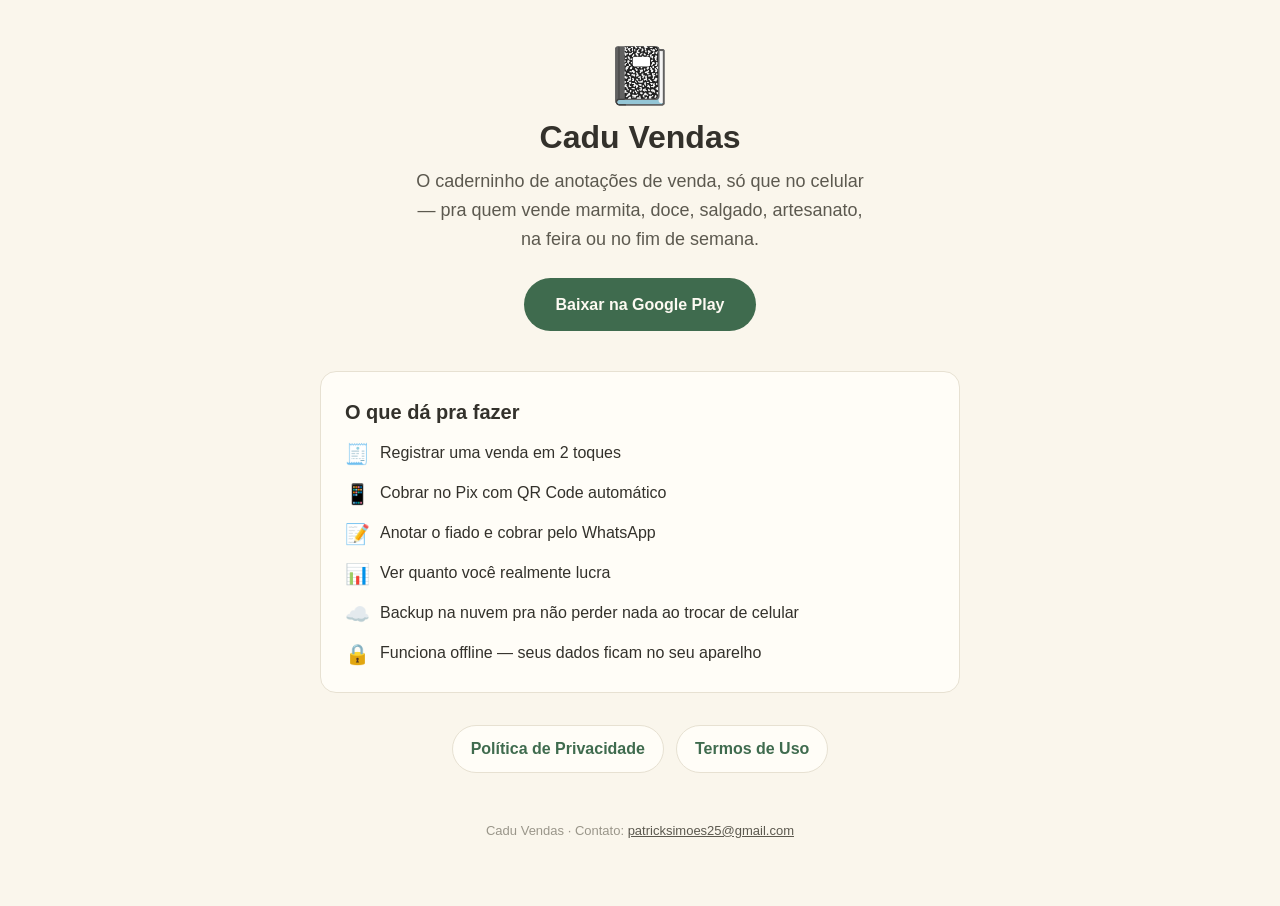
==== index.html @ 8919e21e "first commit" ====
<!doctype html>
<html lang="pt-BR">
  <head>
    <meta charset="utf-8" />
    <meta name="viewport" content="width=device-width, initial-scale=1" />
    <title>Cadu Vendas — o caderninho de vendas no celular</title>
    <meta
      name="description"
      content="Cadu Vendas: registre vendas em 2 toques, cobre no Pix com QR Code, controle o fiado e veja seu lucro — tudo offline, no seu celular."
    />
    <style>
      :root {
        --paper: #faf6ec;
        --surface: #fffdf7;
        --ink: #33312b;
        --ink-soft: #5c594f;
        --ink-mute: #9a968a;
        --green: #3f6b4e;
        --green-dark: #345a41;
        --ocre: #c77423;
        --border: #e7e1d2;
      }
      * {
        box-sizing: border-box;
      }
      body {
        margin: 0;
        font-family: -apple-system, "Segoe UI", Roboto, Helvetica, Arial, sans-serif;
        background: var(--paper);
        color: var(--ink);
        line-height: 1.6;
      }
      .wrap {
        max-width: 680px;
        margin: 0 auto;
        padding: 48px 20px 64px;
      }
      header {
        text-align: center;
        margin-bottom: 40px;
      }
      .logo {
        font-size: 56px;
        line-height: 1;
        margin-bottom: 8px;
      }
      h1 {
        font-size: 32px;
        margin: 8px 0 4px;
      }
      .tagline {
        color: var(--ink-soft);
        font-size: 18px;
        margin: 0 auto;
        max-width: 460px;
      }
      .cta {
        display: inline-block;
        margin-top: 24px;
        background: var(--green);
        color: #fdfaf2;
        text-decoration: none;
        font-weight: 700;
        font-size: 16px;
        padding: 14px 32px;
        border-radius: 999px;
      }
      .cta:hover {
        background: var(--green-dark);
      }
      .card {
        background: var(--surface);
        border: 1px solid var(--border);
        border-radius: 16px;
        padding: 24px;
        margin-top: 24px;
      }
      h2 {
        font-size: 20px;
        margin: 0 0 12px;
      }
      ul.features {
        list-style: none;
        padding: 0;
        margin: 0;
        display: grid;
        gap: 12px;
      }
      ul.features li {
        display: flex;
        gap: 10px;
        align-items: flex-start;
      }
      ul.features .emoji {
        font-size: 20px;
        line-height: 1.4;
      }
      .links {
        display: flex;
        flex-wrap: wrap;
        gap: 12px;
        justify-content: center;
        margin-top: 32px;
      }
      .links a {
        color: var(--green);
        text-decoration: none;
        font-weight: 600;
        border: 1px solid var(--border);
        background: var(--surface);
        padding: 10px 18px;
        border-radius: 999px;
      }
      .links a:hover {
        border-color: var(--green);
      }
      footer {
        text-align: center;
        color: var(--ink-mute);
        font-size: 13px;
        margin-top: 48px;
      }
      footer a {
        color: var(--ink-soft);
      }
    </style>
  </head>
  <body>
    <div class="wrap">
      <header>
        <div class="logo">📓</div>
        <h1>Cadu Vendas</h1>
        <p class="tagline">
          O caderninho de anotações de venda, só que no celular — pra quem vende marmita, doce,
          salgado, artesanato, na feira ou no fim de semana.
        </p>
        <a class="cta" href="https://play.google.com/store/apps/details?id=com.cadernodevendas">
          Baixar na Google Play
        </a>
      </header>

      <div class="card">
        <h2>O que dá pra fazer</h2>
        <ul class="features">
          <li><span class="emoji">🧾</span> Registrar uma venda em 2 toques</li>
          <li><span class="emoji">📱</span> Cobrar no Pix com QR Code automático</li>
          <li><span class="emoji">📝</span> Anotar o fiado e cobrar pelo WhatsApp</li>
          <li><span class="emoji">📊</span> Ver quanto você realmente lucra</li>
          <li><span class="emoji">☁️</span> Backup na nuvem pra não perder nada ao trocar de celular</li>
          <li><span class="emoji">🔒</span> Funciona offline — seus dados ficam no seu aparelho</li>
        </ul>
      </div>

      <div class="links">
        <a href="./privacy.html">Política de Privacidade</a>
        <a href="./terms.html">Termos de Uso</a>
      </div>

      <footer>
        Cadu Vendas · Contato:
        <a href="mailto:patricksimoes25@gmail.com">patricksimoes25@gmail.com</a>
      </footer>
    </div>
  </body>
</html>
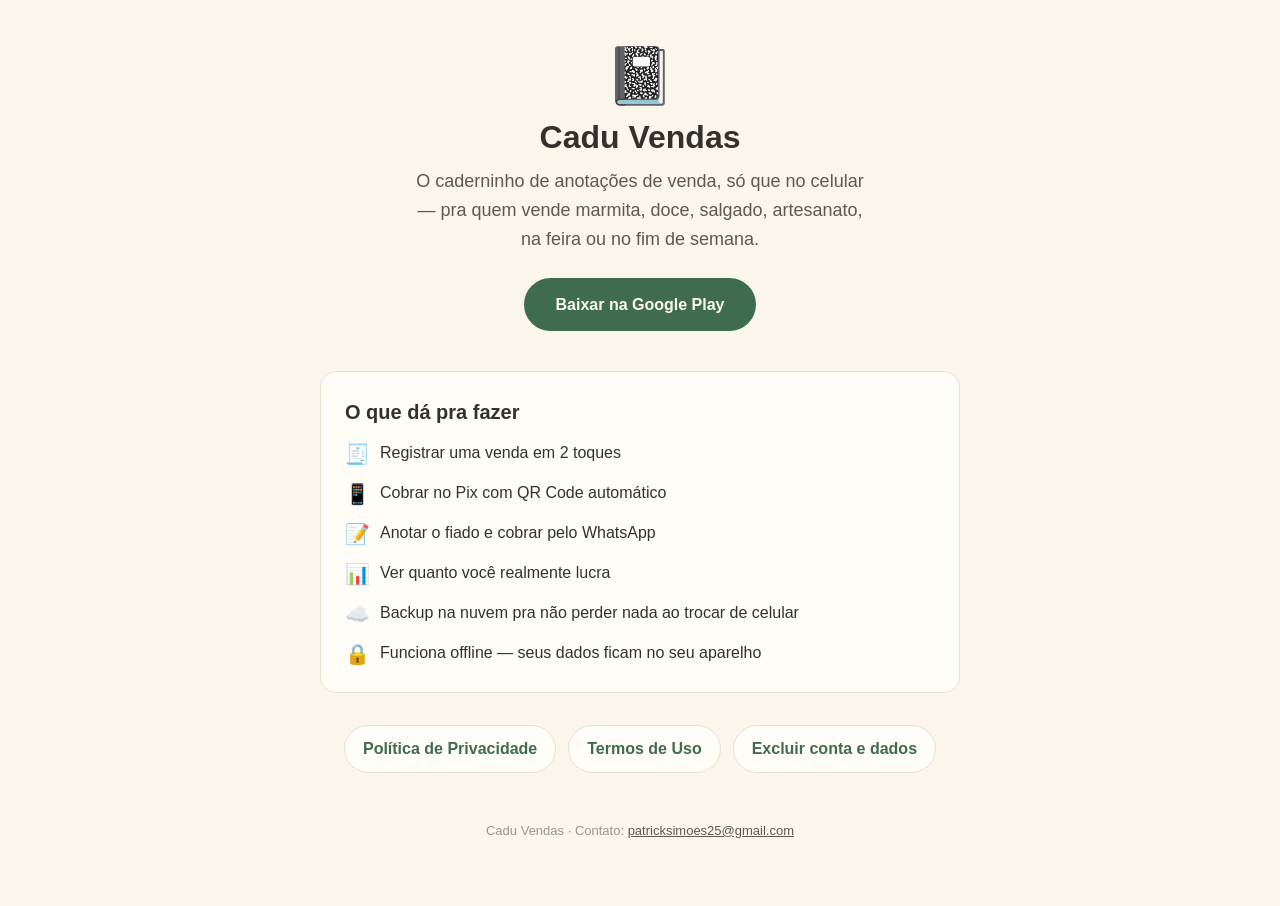
==== commit 7cb98b71: "fix(privacy): politica conforme a User Data policy da Play + pagina de exclusao de conta - privacy.h" ====
--- a/index.html
+++ b/index.html
@@ -154,6 +154,7 @@
       <div class="links">
         <a href="./privacy.html">Política de Privacidade</a>
         <a href="./terms.html">Termos de Uso</a>
+        <a href="./delete-account.html">Excluir conta e dados</a>
       </div>
 
       <footer>
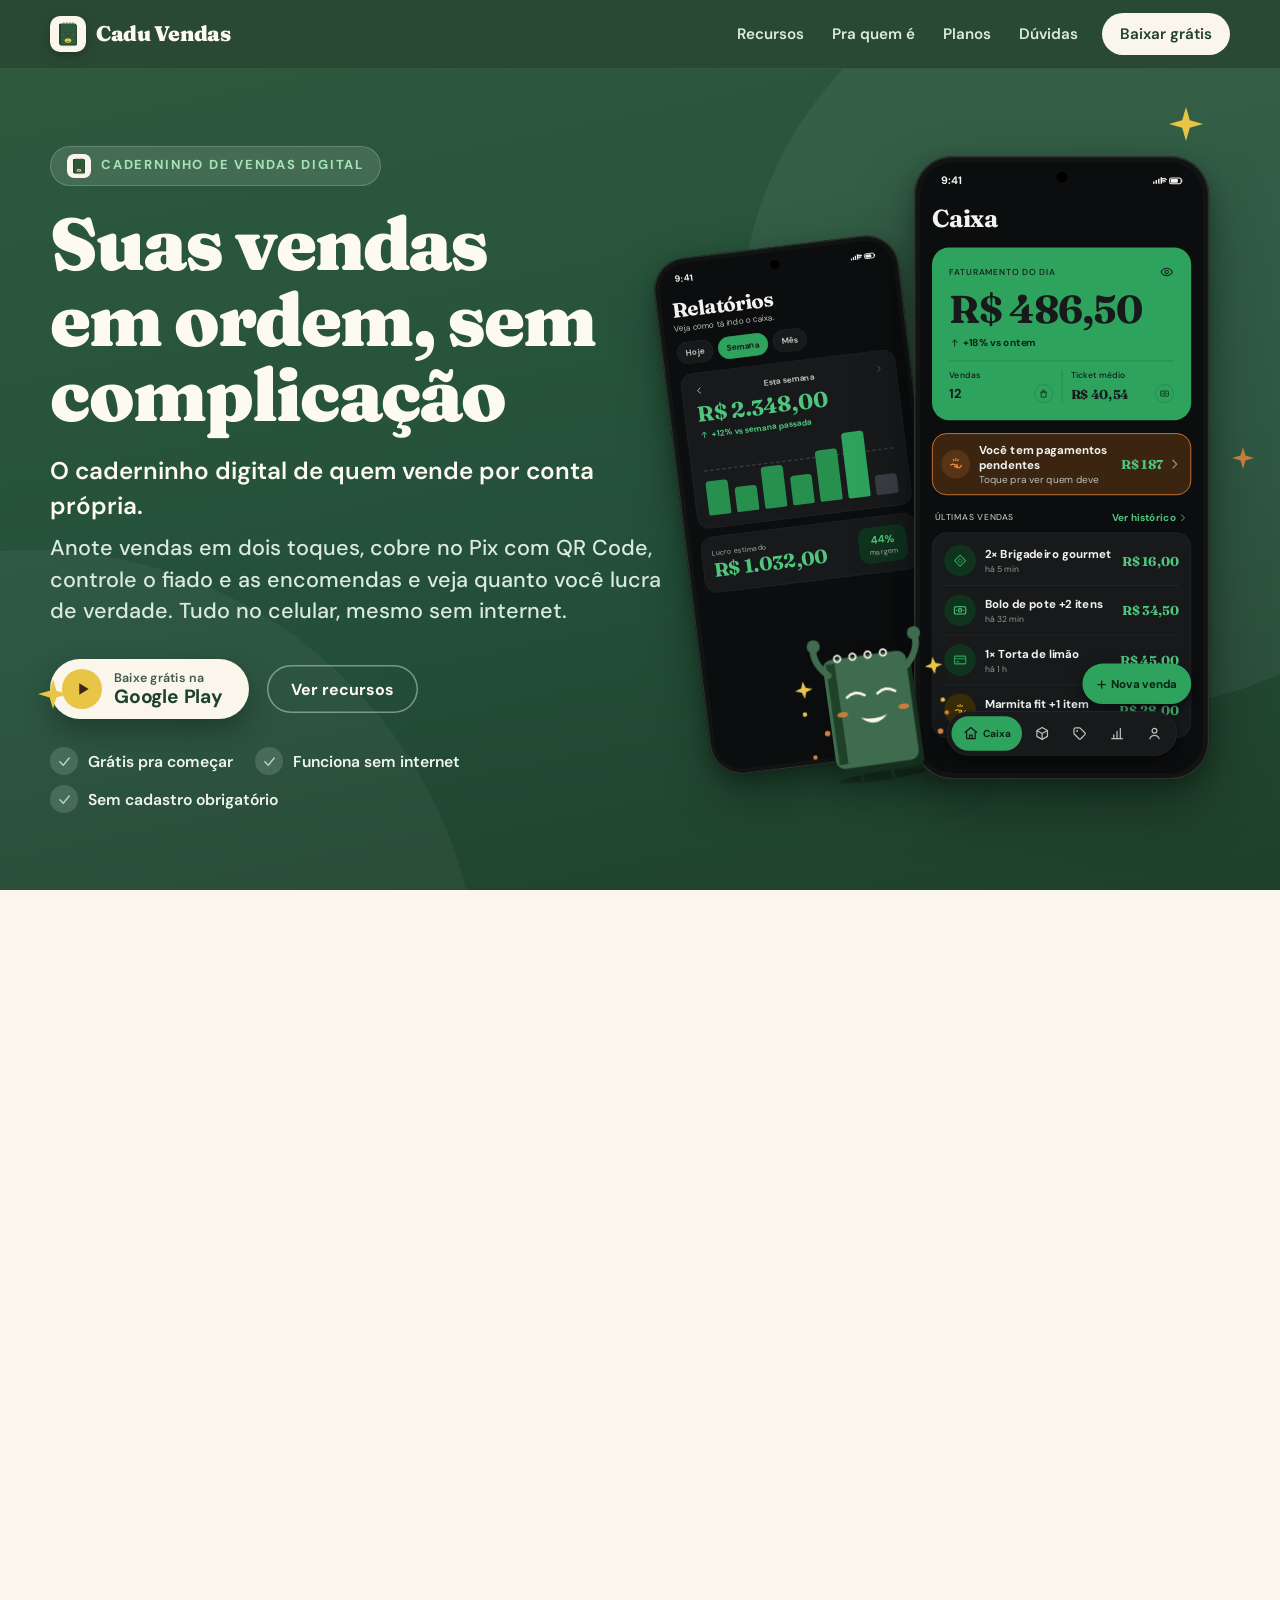
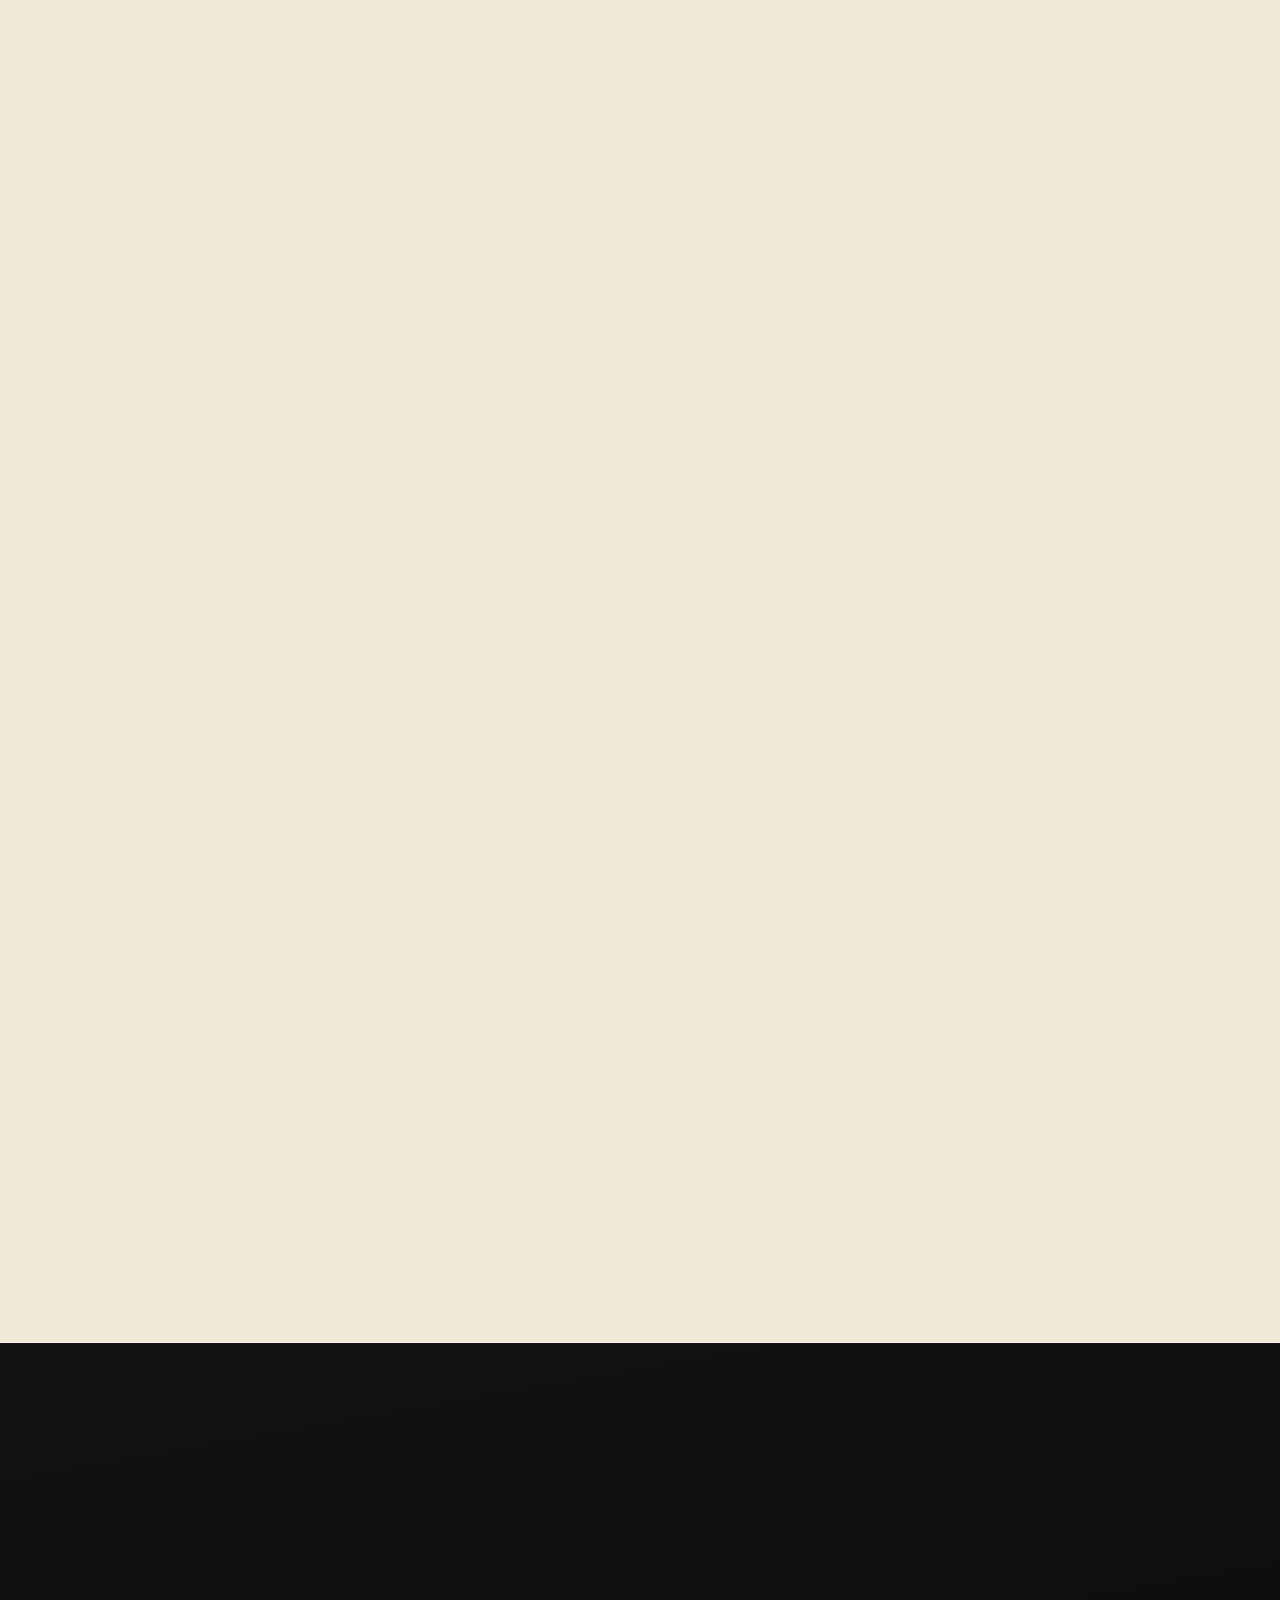
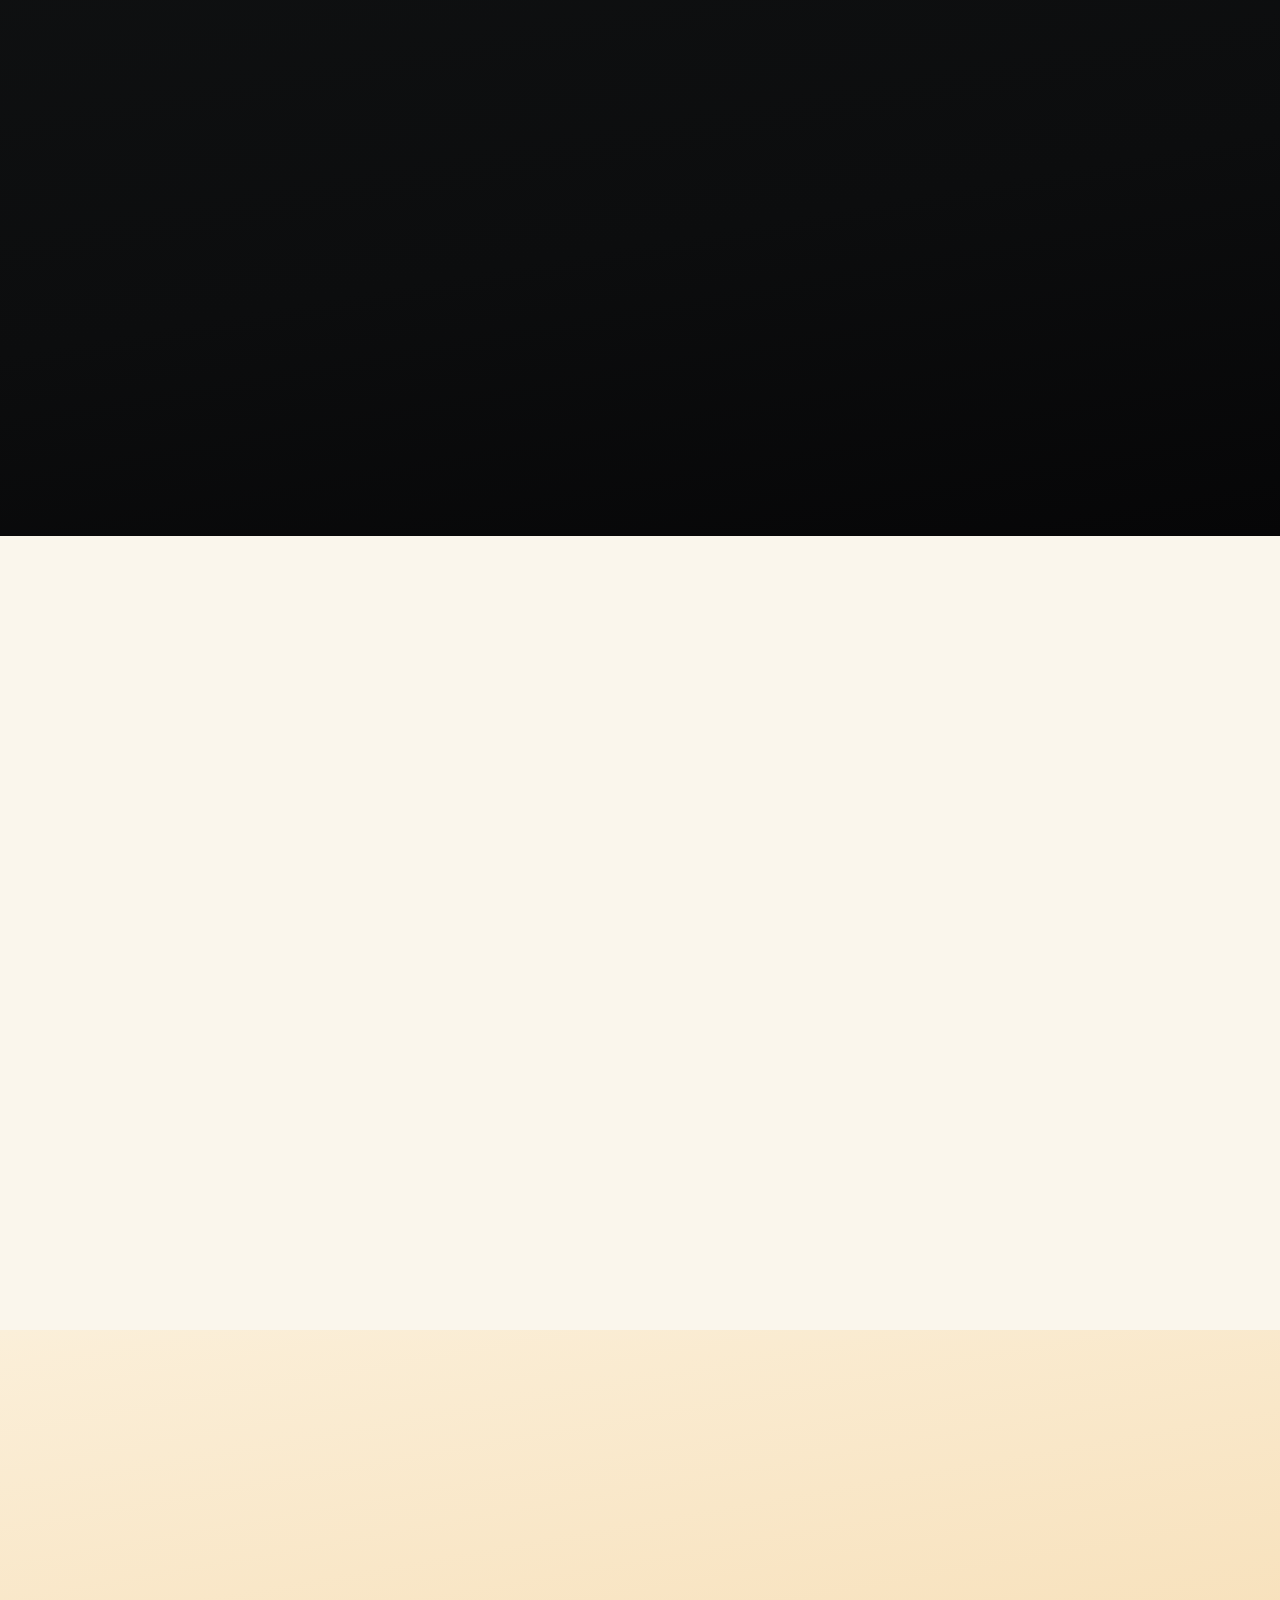
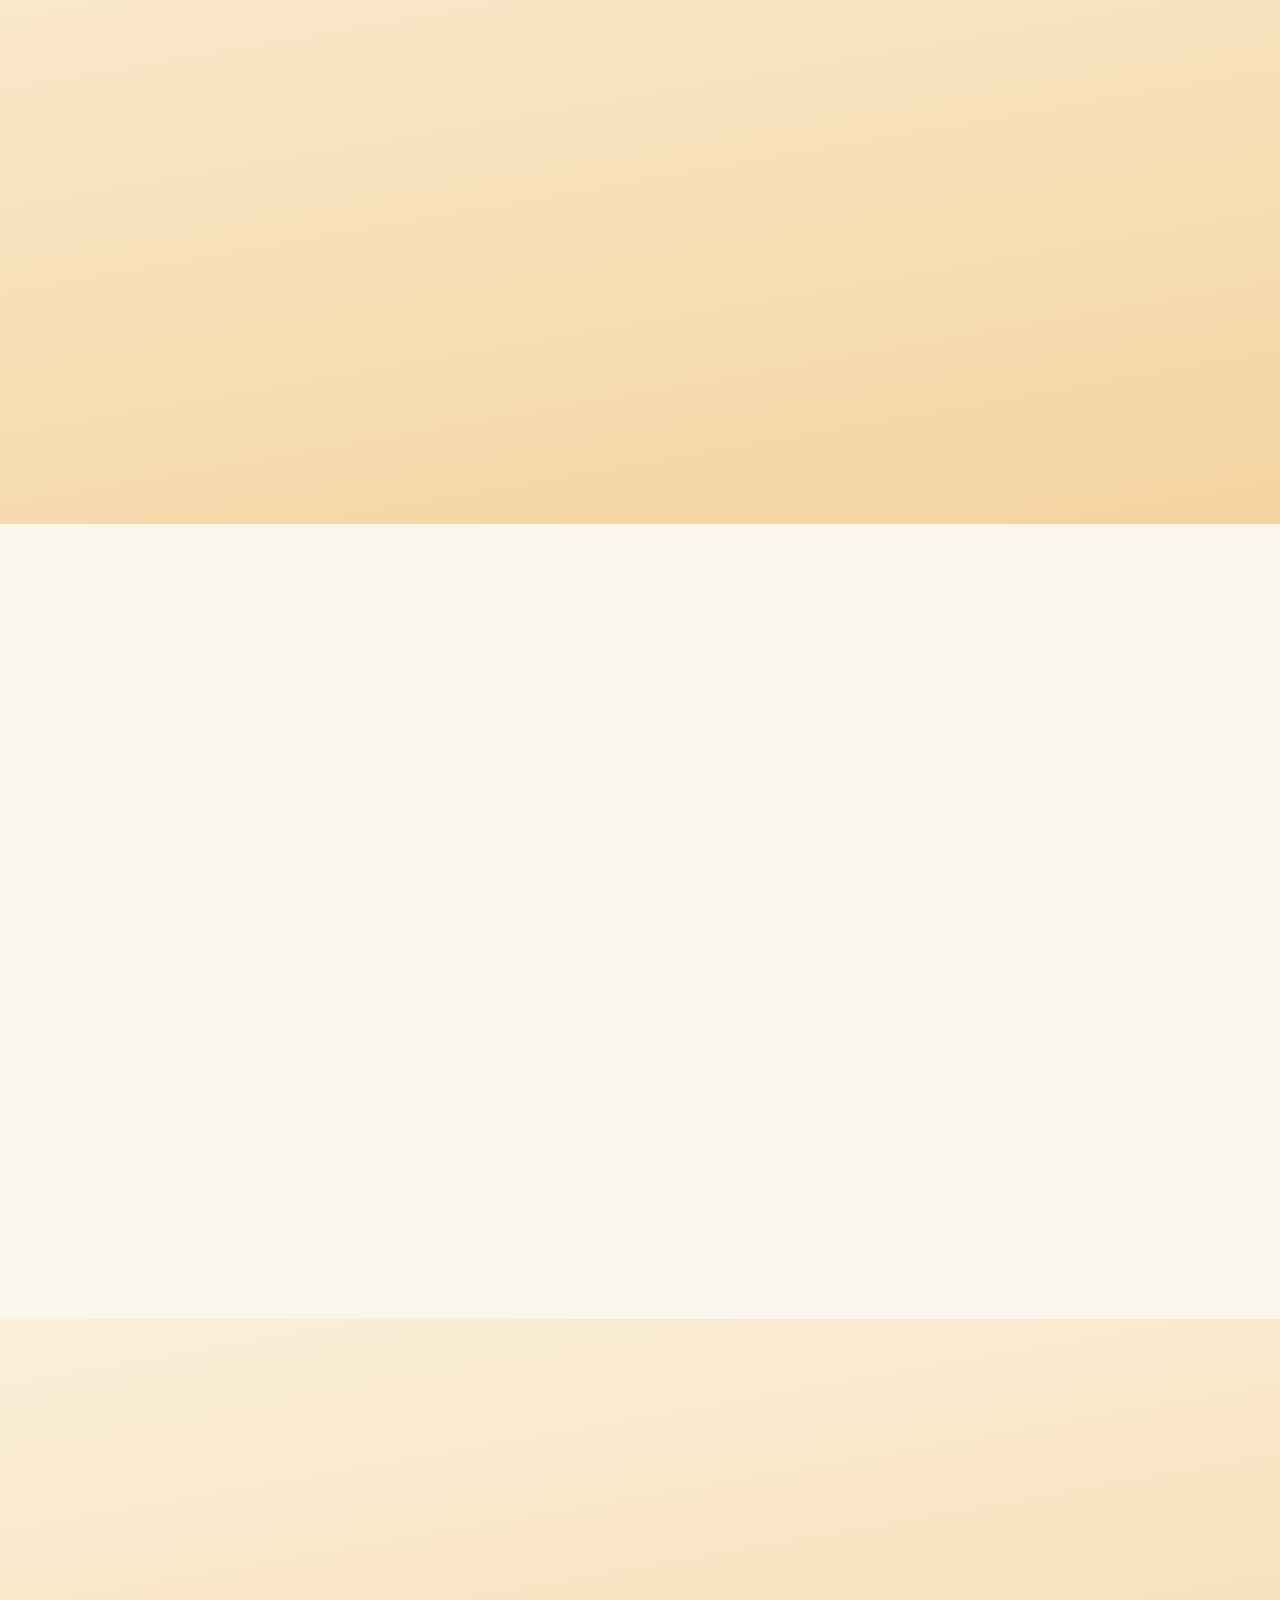
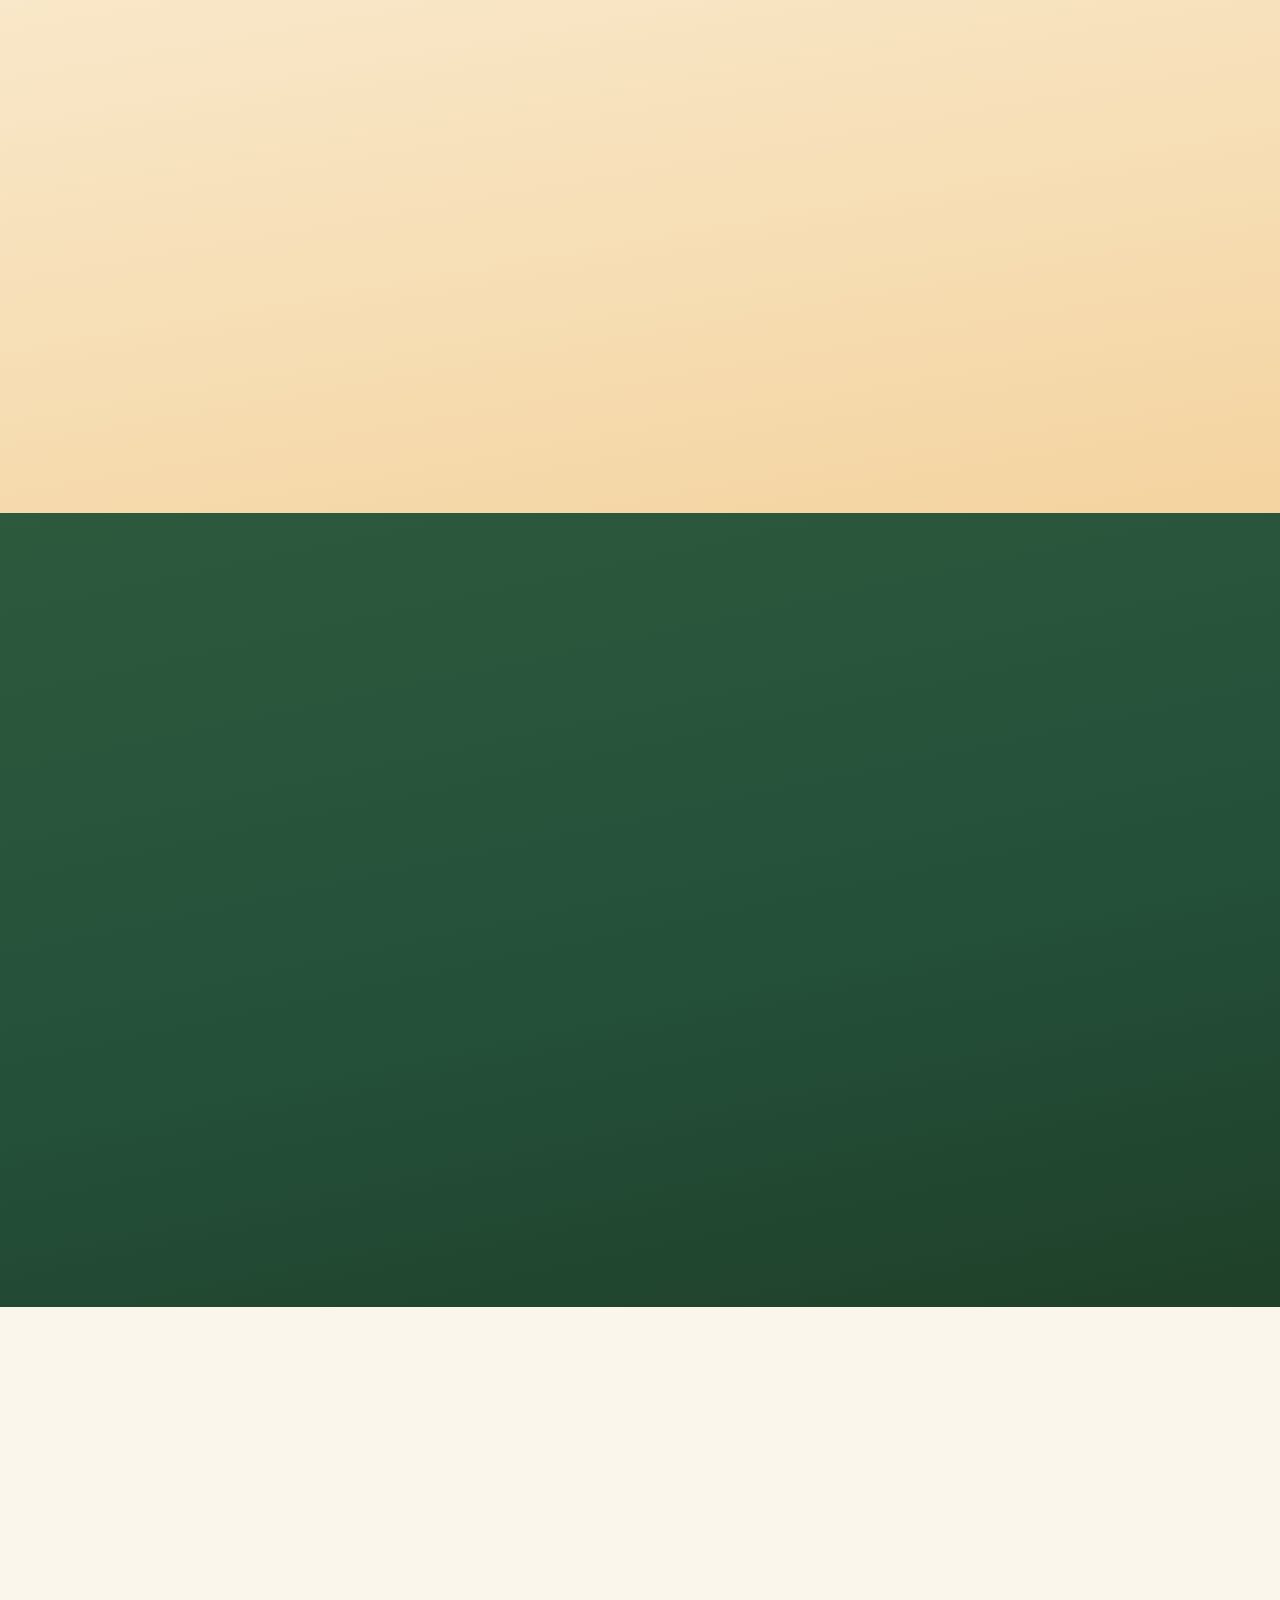
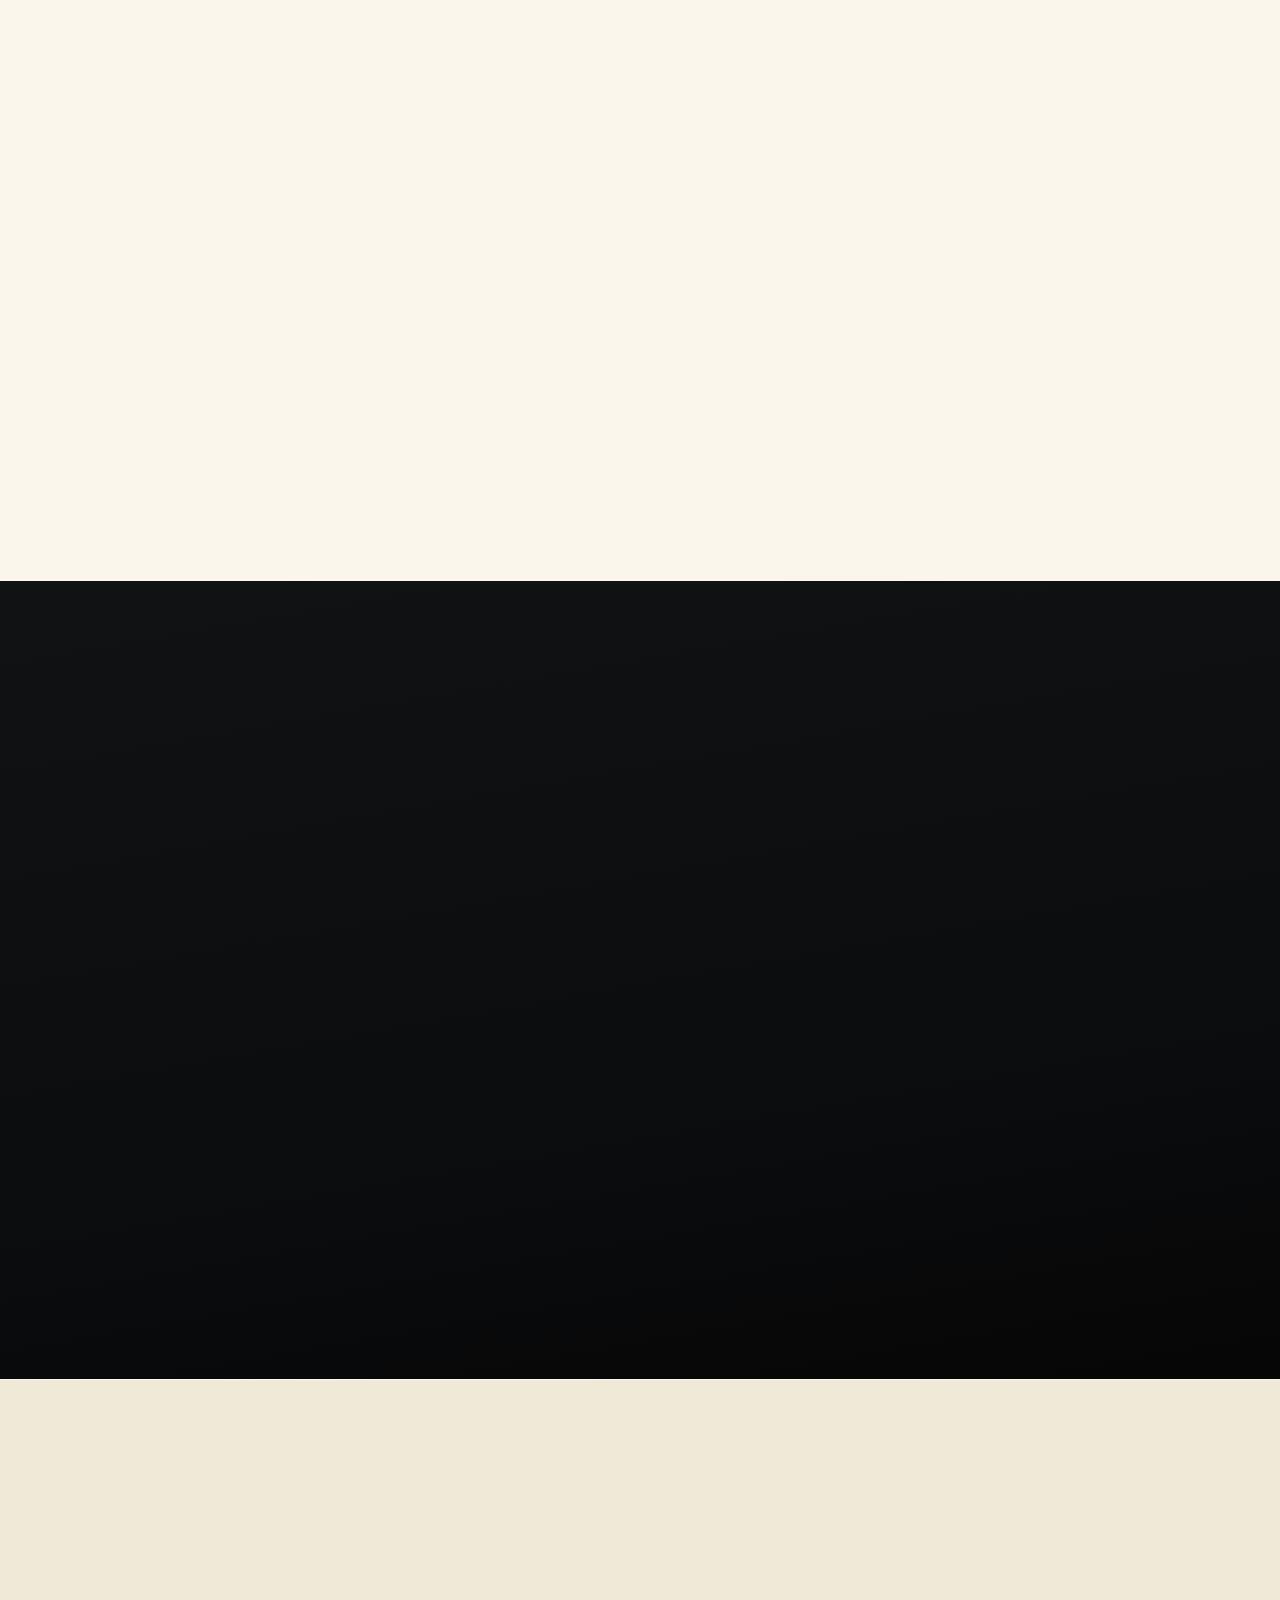
==== commit 0a1f9fa9: "site: nova identidade, páginas de recurso e SEO para caduvendas.com.br Landing no visual dos prints " ====
--- a/index.html
+++ b/index.html
@@ -1,166 +1,1287 @@
 <!doctype html>
 <html lang="pt-BR">
-  <head>
-    <meta charset="utf-8" />
-    <meta name="viewport" content="width=device-width, initial-scale=1" />
-    <title>Cadu Vendas — o caderninho de vendas no celular</title>
-    <meta
-      name="description"
-      content="Cadu Vendas: registre vendas em 2 toques, cobre no Pix com QR Code, controle o fiado e veja seu lucro — tudo offline, no seu celular."
-    />
-    <style>
-      :root {
-        --paper: #faf6ec;
-        --surface: #fffdf7;
-        --ink: #33312b;
-        --ink-soft: #5c594f;
-        --ink-mute: #9a968a;
-        --green: #3f6b4e;
-        --green-dark: #345a41;
-        --ocre: #c77423;
-        --border: #e7e1d2;
+<head>
+  <meta charset="utf-8">
+  <meta name="viewport" content="width=device-width, initial-scale=1">
+  <title>Cadu Vendas: app de controle de vendas, fiado e Pix</title>
+  <meta name="description" content="Anote vendas em dois toques, cobre no Pix com QR Code, controle fiado e encomendas e veja seu lucro de verdade. Grátis para Android e funciona sem internet.">
+  <link rel="canonical" href="https://caduvendas.com.br/">
+  <meta name="robots" content="index, follow, max-image-preview:large, max-snippet:-1">
+  <meta name="theme-color" content="#1f4029">
+  <meta name="color-scheme" content="light">
+  <meta name="format-detection" content="telephone=no">
+
+  <link rel="icon" href="favicon.svg" type="image/svg+xml">
+  <link rel="apple-touch-icon" href="apple-touch-icon.png">
+  <link rel="manifest" href="site.webmanifest">
+
+  <meta property="og:type" content="website">
+  <meta property="og:site_name" content="Cadu Vendas">
+  <meta property="og:locale" content="pt_BR">
+  <meta property="og:url" content="https://caduvendas.com.br/">
+  <meta property="og:title" content="Cadu Vendas — o caderninho de vendas digital">
+  <meta property="og:description" content="Vendas em dois toques, Pix com QR Code, fiado com cobrança pelo WhatsApp, pedidos e lucro de verdade. Grátis para Android.">
+  <meta property="og:image" content="https://caduvendas.com.br/assets/img/og/cadu-vendas.png">
+  <meta property="og:image:type" content="image/png">
+  <meta property="og:image:width" content="1200">
+  <meta property="og:image:height" content="627">
+  <meta property="og:image:alt" content="Cadu Vendas: vendas em dois toques, pedidos sob controle, fiado com cobrança pelo WhatsApp e relatórios de lucro, disponível na Google Play">
+  <meta name="twitter:card" content="summary_large_image">
+  <meta name="twitter:title" content="Cadu Vendas — o caderninho de vendas digital">
+  <meta name="twitter:description" content="Vendas em dois toques, Pix com QR Code, fiado com cobrança pelo WhatsApp, pedidos e lucro de verdade. Grátis para Android.">
+  <meta name="twitter:image" content="https://caduvendas.com.br/assets/img/og/cadu-vendas.png">
+  <meta name="twitter:image:alt" content="Cadu Vendas: vendas em dois toques, pedidos, fiado e relatórios de lucro">
+
+  <link rel="preload" href="assets/fonts/fraunces-latin-wght-normal.woff2" as="font" type="font/woff2" crossorigin>
+  <link rel="preload" href="assets/fonts/dm-sans-latin-wght-normal.woff2" as="font" type="font/woff2" crossorigin>
+  <link rel="stylesheet" href="assets/css/site.css?v=2">
+  <script src="assets/js/site.js?v=1" defer></script>
+
+  <script type="application/ld+json">
+  {
+    "@context": "https://schema.org",
+    "@graph": [
+      {
+        "@type": "Organization",
+        "@id": "https://caduvendas.com.br/#organizacao",
+        "name": "Cadu Vendas",
+        "url": "https://caduvendas.com.br/",
+        "logo": {
+          "@type": "ImageObject",
+          "url": "https://caduvendas.com.br/assets/img/cadu-vendas-icone.png",
+          "width": 1024,
+          "height": 1024
+        },
+        "email": "contato@caduvendas.com.br",
+        "founder": { "@type": "Person", "name": "Patrick Simões" },
+        "sameAs": ["https://play.google.com/store/apps/details?id=com.cadernodevendas"]
+      },
+      {
+        "@type": "WebSite",
+        "@id": "https://caduvendas.com.br/#site",
+        "url": "https://caduvendas.com.br/",
+        "name": "Cadu Vendas",
+        "inLanguage": "pt-BR",
+        "publisher": { "@id": "https://caduvendas.com.br/#organizacao" }
+      },
+      {
+        "@type": "WebPage",
+        "@id": "https://caduvendas.com.br/#pagina",
+        "url": "https://caduvendas.com.br/",
+        "name": "Cadu Vendas: app de controle de vendas, fiado e Pix",
+        "description": "Anote vendas em dois toques, cobre no Pix com QR Code, controle fiado e encomendas e veja seu lucro de verdade. Grátis para Android e funciona sem internet.",
+        "inLanguage": "pt-BR",
+        "isPartOf": { "@id": "https://caduvendas.com.br/#site" },
+        "about": { "@id": "https://caduvendas.com.br/#app" },
+        "primaryImageOfPage": { "@type": "ImageObject", "url": "https://caduvendas.com.br/assets/img/og/cadu-vendas.png" }
+      },
+      {
+        "@type": "MobileApplication",
+        "@id": "https://caduvendas.com.br/#app",
+        "name": "Cadu Vendas",
+        "alternateName": "Caderno de Vendas",
+        "description": "O caderninho de vendas digital de quem vende por conta própria: registre vendas em dois toques, gere QR Code Pix, controle fiado e encomendas, calcule o preço de venda e acompanhe o lucro. Funciona sem internet.",
+        "url": "https://caduvendas.com.br/",
+        "installUrl": "https://play.google.com/store/apps/details?id=com.cadernodevendas",
+        "downloadUrl": "https://play.google.com/store/apps/details?id=com.cadernodevendas",
+        "image": "https://caduvendas.com.br/assets/img/cadu-vendas-icone.png",
+        "screenshot": "https://caduvendas.com.br/assets/img/og/cadu-vendas.png",
+        "operatingSystem": "Android",
+        "applicationCategory": "BusinessApplication",
+        "inLanguage": "pt-BR",
+        "isAccessibleForFree": true,
+        "featureList": [
+          "Registro de vendas em dois toques",
+          "QR Code Pix no valor da venda",
+          "Controle de fiado com cobrança pelo WhatsApp",
+          "Pedidos e encomendas com data de entrega",
+          "Catálogo de produtos e cardápio para compartilhar",
+          "Calculadora de preço de venda por margem, lucro ou markup",
+          "Relatórios de faturamento, lucro e margem",
+          "Funciona sem internet"
+        ],
+        "offers": [
+          { "@type": "Offer", "name": "Grátis", "price": "0", "priceCurrency": "BRL" },
+          { "@type": "Offer", "name": "Sem anúncios (compra única)", "price": "9.99", "priceCurrency": "BRL" },
+          {
+            "@type": "Offer",
+            "name": "Premium mensal",
+            "price": "19.99",
+            "priceCurrency": "BRL",
+            "priceSpecification": { "@type": "UnitPriceSpecification", "price": "19.99", "priceCurrency": "BRL", "unitCode": "MON", "referenceQuantity": { "@type": "QuantitativeValue", "value": 1, "unitCode": "MON" } }
+          },
+          {
+            "@type": "Offer",
+            "name": "Premium anual",
+            "price": "199.99",
+            "priceCurrency": "BRL",
+            "priceSpecification": { "@type": "UnitPriceSpecification", "price": "199.99", "priceCurrency": "BRL", "unitCode": "ANN", "referenceQuantity": { "@type": "QuantitativeValue", "value": 1, "unitCode": "ANN" } }
+          }
+        ],
+        "author": { "@type": "Person", "name": "Patrick Simões" },
+        "publisher": { "@id": "https://caduvendas.com.br/#organizacao" }
+      },
+      {
+        "@type": "FAQPage",
+        "@id": "https://caduvendas.com.br/#duvidas",
+        "mainEntity": [
+          {
+            "@type": "Question",
+            "name": "O Cadu Vendas é grátis?",
+            "acceptedAnswer": { "@type": "Answer", "text": "Sim. Baixar e usar é grátis, com anúncios em telas secundárias — nunca durante uma venda. Se preferir, dá pra remover os anúncios com uma compra única ou assinar o Premium, que também libera recursos extras." }
+          },
+          {
+            "@type": "Question",
+            "name": "Precisa de internet pra usar?",
+            "acceptedAnswer": { "@type": "Answer", "text": "Não. O Cadu funciona sem internet: suas vendas, produtos e clientes ficam gravados no próprio celular. A internet só entra em recursos opcionais, como o backup e a sincronização na nuvem." }
+          },
+          {
+            "@type": "Question",
+            "name": "O dinheiro do Pix passa pelo Cadu?",
+            "acceptedAnswer": { "@type": "Answer", "text": "Não. O Cadu só monta o QR Code com a sua chave Pix e o valor da venda. O cliente paga direto pra conta dona da chave — o app não intermedeia o pagamento, não cobra taxa e não tem acesso ao seu dinheiro." }
+          },
+          {
+            "@type": "Question",
+            "name": "Serve pra quem vende serviço, e não produto?",
+            "acceptedAnswer": { "@type": "Answer", "text": "Serve. Você escolhe o seu ramo — comida e bebida, prestação de serviço, assistência técnica ou revenda — e o Cadu ajusta as palavras: fala em serviço em vez de produto e em agendado e concluído em vez de em preparo e entregue." }
+          },
+          {
+            "@type": "Question",
+            "name": "Troquei de celular. Perco minhas vendas?",
+            "acceptedAnswer": { "@type": "Answer", "text": "Não precisa perder nada. Você pode exportar um arquivo de backup e importar no celular novo ou, no Premium, guardar o caderno na nuvem e trazer tudo de volta entrando na sua conta." }
+          },
+          {
+            "@type": "Question",
+            "name": "Funciona no iPhone?",
+            "acceptedAnswer": { "@type": "Answer", "text": "No momento, o Cadu Vendas está disponível para celulares Android, pela Google Play." }
+          },
+          {
+            "@type": "Question",
+            "name": "O Cadu emite nota fiscal?",
+            "acceptedAnswer": { "@type": "Answer", "text": "Não. O Cadu é um caderno de vendas: organiza vendas, pedidos e fiado, mas não emite nota fiscal nem substitui o contador." }
+          },
+          {
+            "@type": "Question",
+            "name": "Alguém consegue ver as minhas vendas?",
+            "acceptedAnswer": { "@type": "Answer", "text": "Não. Sem conta, suas vendas ficam só no seu aparelho e não vão pra nenhum servidor nosso. Se você usar o backup na nuvem, a cópia fica guardada no Google Firebase e é acessível somente pela sua conta. A gente não vende seus dados, nunca." }
+          },
+          {
+            "@type": "Question",
+            "name": "Como cancelo o Premium?",
+            "acceptedAnswer": { "@type": "Answer", "text": "A assinatura é cobrada e gerenciada pela Google Play. Pra cancelar ou trocar de plano, abra a Google Play, toque na sua foto e vá em Pagamentos e assinaturas, depois em Assinaturas." }
+          },
+          {
+            "@type": "Question",
+            "name": "Como excluo minha conta e meus dados?",
+            "acceptedAnswer": { "@type": "Answer", "text": "Dentro do app, em Perfil, Conta, Excluir conta e dados. Se você já desinstalou o app, dá pra pedir por e-mail — o passo a passo está na página Excluir conta e dados, em caduvendas.com.br/delete-account.html." }
+          }
+        ]
       }
-      * {
-        box-sizing: border-box;
-      }
-      body {
-        margin: 0;
-        font-family: -apple-system, "Segoe UI", Roboto, Helvetica, Arial, sans-serif;
-        background: var(--paper);
-        color: var(--ink);
-        line-height: 1.6;
-      }
-      .wrap {
-        max-width: 680px;
-        margin: 0 auto;
-        padding: 48px 20px 64px;
-      }
-      header {
-        text-align: center;
-        margin-bottom: 40px;
-      }
-      .logo {
-        font-size: 56px;
-        line-height: 1;
-        margin-bottom: 8px;
-      }
-      h1 {
-        font-size: 32px;
-        margin: 8px 0 4px;
-      }
-      .tagline {
-        color: var(--ink-soft);
-        font-size: 18px;
-        margin: 0 auto;
-        max-width: 460px;
-      }
-      .cta {
-        display: inline-block;
-        margin-top: 24px;
-        background: var(--green);
-        color: #fdfaf2;
-        text-decoration: none;
-        font-weight: 700;
-        font-size: 16px;
-        padding: 14px 32px;
-        border-radius: 999px;
-      }
-      .cta:hover {
-        background: var(--green-dark);
-      }
-      .card {
-        background: var(--surface);
-        border: 1px solid var(--border);
-        border-radius: 16px;
-        padding: 24px;
-        margin-top: 24px;
-      }
-      h2 {
-        font-size: 20px;
-        margin: 0 0 12px;
-      }
-      ul.features {
-        list-style: none;
-        padding: 0;
-        margin: 0;
-        display: grid;
-        gap: 12px;
-      }
-      ul.features li {
-        display: flex;
-        gap: 10px;
-        align-items: flex-start;
-      }
-      ul.features .emoji {
-        font-size: 20px;
-        line-height: 1.4;
-      }
-      .links {
-        display: flex;
-        flex-wrap: wrap;
-        gap: 12px;
-        justify-content: center;
-        margin-top: 32px;
-      }
-      .links a {
-        color: var(--green);
-        text-decoration: none;
-        font-weight: 600;
-        border: 1px solid var(--border);
-        background: var(--surface);
-        padding: 10px 18px;
-        border-radius: 999px;
-      }
-      .links a:hover {
-        border-color: var(--green);
-      }
-      footer {
-        text-align: center;
-        color: var(--ink-mute);
-        font-size: 13px;
-        margin-top: 48px;
-      }
-      footer a {
-        color: var(--ink-soft);
-      }
-    </style>
-  </head>
-  <body>
+    ]
+  }
+  </script>
+</head>
+<body>
+  <!-- ícones do site e dos mockups — o mesmo bloco em todas as páginas -->
+  <svg xmlns="http://www.w3.org/2000/svg" width="0" height="0" style="position:absolute" aria-hidden="true">
+    <symbol id="ic-home" viewBox="0 0 24 24"><path d="M3 10.5 12 3l9 7.5" fill="none" stroke-width="1.9" stroke-linecap="round" stroke-linejoin="round"/><path d="M5.5 9.5V20h13V9.5" fill="none" stroke-width="1.9" stroke-linecap="round" stroke-linejoin="round"/><path d="M10 20v-5.5h4V20" fill="none" stroke-width="1.9" stroke-linecap="round" stroke-linejoin="round"/></symbol>
+    <symbol id="ic-orders" viewBox="0 0 24 24"><path d="M4 7.5 12 3l8 4.5v9L12 21l-8-4.5z" fill="none" stroke-width="1.9" stroke-linejoin="round"/><path d="M4 7.5 12 12l8-4.5M12 12v9" fill="none" stroke-width="1.9" stroke-linejoin="round"/></symbol>
+    <symbol id="ic-catalog" viewBox="0 0 24 24"><path d="M3.5 12.5 11 20a2 2 0 0 0 2.8 0l6.2-6.2a2 2 0 0 0 0-2.8L12.5 3.5H6a2.5 2.5 0 0 0-2.5 2.5z" fill="none" stroke-width="1.9" stroke-linejoin="round"/><circle cx="8.3" cy="8.3" r="1.4" fill="currentColor" stroke="none"/></symbol>
+    <symbol id="ic-reports" viewBox="0 0 24 24"><path d="M4 20h16" stroke-width="1.9" stroke-linecap="round"/><path d="M7 20v-6M12 20V9M17 20V4.5" stroke-width="1.9" stroke-linecap="round"/></symbol>
+    <symbol id="ic-profile" viewBox="0 0 24 24"><circle cx="12" cy="8" r="3.6" fill="none" stroke-width="1.9"/><path d="M5 20c1.2-3.4 3.9-5 7-5s5.8 1.6 7 5" fill="none" stroke-width="1.9" stroke-linecap="round"/></symbol>
+    <symbol id="ic-eye" viewBox="0 0 24 24"><path d="M2.5 12S6 5.8 12 5.8 21.5 12 21.5 12 18 18.2 12 18.2 2.5 12 2.5 12z" fill="none" stroke-width="1.8"/><circle cx="12" cy="12" r="2.8" fill="none" stroke-width="1.8"/></symbol>
+    <symbol id="ic-bag" viewBox="0 0 24 24"><path d="M5.5 8h13l-1 12.5h-11z" fill="none" stroke-width="1.8" stroke-linejoin="round"/><path d="M9 10.5V6.5a3 3 0 0 1 6 0v4" fill="none" stroke-width="1.8" stroke-linecap="round"/></symbol>
+    <symbol id="ic-cash" viewBox="0 0 24 24"><rect x="2.5" y="6" width="19" height="12" rx="2" fill="none" stroke-width="1.8"/><circle cx="12" cy="12" r="2.8" fill="none" stroke-width="1.8"/><path d="M6 12h.01M18 12h.01" stroke-width="2.2" stroke-linecap="round"/></symbol>
+    <symbol id="ic-pix" viewBox="0 0 24 24"><path d="M12 2.8 21.2 12 12 21.2 2.8 12z" fill="none" stroke-width="1.8" stroke-linejoin="round"/><path d="M8.5 12 12 8.5l3.5 3.5L12 15.5z" fill="none" stroke-width="1.6" stroke-linejoin="round"/></symbol>
+    <symbol id="ic-card" viewBox="0 0 24 24"><rect x="2.5" y="5.5" width="19" height="13" rx="2.2" fill="none" stroke-width="1.8"/><path d="M2.5 9.8h19" stroke-width="1.8"/><path d="M6 15h4" stroke-width="1.8" stroke-linecap="round"/></symbol>
+    <symbol id="ic-fiado" viewBox="0 0 24 24"><path d="M12 6.5v-3M8 5l1.2 1.8M16 5l-1.2 1.8" stroke-width="1.7" stroke-linecap="round"/><path d="M4 13.5c2.5-2 4.5-2 6.5-.5h3a1.4 1.4 0 0 1 0 2.8h-3.4" fill="none" stroke-width="1.7" stroke-linecap="round" stroke-linejoin="round"/><path d="M13 17.5h4.2c1.9-1 2.8-2.4 3.3-3.8" fill="none" stroke-width="1.7" stroke-linecap="round"/></symbol>
+    <symbol id="ic-check" viewBox="0 0 24 24"><path d="M4.5 12.5 10 18 19.5 6.5" fill="none" stroke-width="2.2" stroke-linecap="round" stroke-linejoin="round"/></symbol>
+    <symbol id="ic-fwd" viewBox="0 0 24 24"><path d="M9 5.5 15.5 12 9 18.5" fill="none" stroke-width="2" stroke-linecap="round" stroke-linejoin="round"/></symbol>
+    <symbol id="ic-back" viewBox="0 0 24 24"><path d="M15 5.5 8.5 12 15 18.5" fill="none" stroke-width="2" stroke-linecap="round" stroke-linejoin="round"/></symbol>
+    <symbol id="ic-clock" viewBox="0 0 24 24"><circle cx="12" cy="12" r="8.5" fill="none" stroke-width="1.8"/><path d="M12 7.5V12l3 2" fill="none" stroke-width="1.8" stroke-linecap="round"/></symbol>
+    <symbol id="ic-share" viewBox="0 0 24 24"><circle cx="6" cy="12" r="2.6" fill="none" stroke-width="1.8"/><circle cx="17.5" cy="5.5" r="2.6" fill="none" stroke-width="1.8"/><circle cx="17.5" cy="18.5" r="2.6" fill="none" stroke-width="1.8"/><path d="m8.4 10.8 6.8-4M8.4 13.2l6.8 4" stroke-width="1.8"/></symbol>
+    <symbol id="ic-trophy" viewBox="0 0 24 24"><path d="M8 4h8v5a4 4 0 0 1-8 0z" fill="none" stroke-width="1.8" stroke-linejoin="round"/><path d="M8 5.5H4.5v1A3.5 3.5 0 0 0 8 10M16 5.5h3.5v1A3.5 3.5 0 0 1 16 10" fill="none" stroke-width="1.8"/><path d="M12 13v3.5M8.5 20h7M12 16.5c-1.4 0-2 1.2-2.4 3.5h4.8c-.4-2.3-1-3.5-2.4-3.5z" fill="none" stroke-width="1.8" stroke-linejoin="round"/></symbol>
+    <symbol id="ic-whats" viewBox="0 0 24 24"><path d="M12 3.5a8.5 8.5 0 0 0-7.3 12.8L3.5 20.5l4.3-1.1A8.5 8.5 0 1 0 12 3.5z" fill="none" stroke-width="1.8" stroke-linejoin="round"/><path d="M9 8.8c-.4 2.5 3.7 6.6 6.2 6.2l.4-1.7-2-.9-.9.7c-1-.5-1.6-1.1-2-2l.7-.9-.9-2z" fill="currentColor" stroke="none"/></symbol>
+    <symbol id="ic-arrowup" viewBox="0 0 24 24"><path d="M12 19V5.5M6.5 11 12 5.5 17.5 11" fill="none" stroke-width="2.1" stroke-linecap="round" stroke-linejoin="round"/></symbol>
+    <symbol id="ic-cart" viewBox="0 0 24 24"><path d="M3 4h2.2l2.3 11.5h10.6L21 7.5H6" fill="none" stroke-width="1.9" stroke-linecap="round" stroke-linejoin="round"/><circle cx="9.5" cy="19.5" r="1.6" fill="currentColor" stroke="none"/><circle cx="16.5" cy="19.5" r="1.6" fill="currentColor" stroke="none"/></symbol>
+    <symbol id="ic-close" viewBox="0 0 24 24"><path d="M6 6l12 12M18 6 6 18" stroke-width="2.1" stroke-linecap="round"/></symbol>
+    <symbol id="ic-lock" viewBox="0 0 24 24"><rect x="5" y="10.5" width="14" height="10" rx="2.2" fill="none" stroke-width="1.9"/><path d="M8.5 10.5V7.5a3.5 3.5 0 0 1 7 0v3" fill="none" stroke-width="1.9" stroke-linecap="round"/></symbol>
+    <symbol id="sb" viewBox="0 0 42 15"><path d="M1 8.5h2v3H1zM4.5 6.5h2v5h-2zM8 4.5h2v7H8zM11.5 2.5h2v9h-2z" fill="currentColor" stroke="none"/><path d="M20.5 5.2a7.4 7.4 0 0 0-9 0l1.2 1.5a5.5 5.5 0 0 1 6.6 0zM19 7.6a4.4 4.4 0 0 0-6 0l1.2 1.5a2.5 2.5 0 0 1 3.6 0zM16 10.4l1-1.2a1.6 1.6 0 0 0-2 0z" fill="currentColor" stroke="none"/><rect x="24" y="3.5" width="16" height="8" rx="2.4" fill="none" stroke="currentColor" stroke-width="1.4"/><rect x="25.5" y="5" width="10" height="5" rx="1.2" fill="currentColor" stroke="none"/><path d="M41 6v3" stroke="currentColor" stroke-width="1.6" stroke-linecap="round"/></symbol>
+    <symbol id="star4" viewBox="0 0 40 40"><path d="M20 0l4.5 15.5L40 20l-15.5 4.5L20 40l-4.5-15.5L0 20l15.5-4.5z" fill="currentColor" stroke="none"/></symbol>
+    <symbol id="i-play" viewBox="0 0 24 24"><path d="M7 4.2 19.5 12 7 19.8z" fill="currentColor" stroke="none"/></symbol>
+    <symbol id="i-arrow" viewBox="0 0 24 24"><path d="M4.5 12h14.5M13.5 6.5 19 12l-5.5 5.5" fill="none" stroke-width="2" stroke-linecap="round" stroke-linejoin="round"/></symbol>
+    <symbol id="i-menu" viewBox="0 0 24 24"><path d="M4 7h16M4 12h16M4 17h16" stroke-width="2" stroke-linecap="round"/></symbol>
+    <symbol id="i-cake" viewBox="0 0 24 24"><g fill="none" stroke-width="1.9" stroke-linecap="round" stroke-linejoin="round"><path d="M4 20.5h16"/><path d="M5.5 20.5v-7a2 2 0 0 1 2-2h9a2 2 0 0 1 2 2v7"/><path d="M5.5 15.5c1.1.9 2.2.9 3.3 0s2.2-.9 3.2 0 2.2.9 3.2 0 2.2-.9 3.3 0"/><path d="M12 11.5V8"/><path d="M12 5.8c.9-.8 1.1-1.6 0-2.8-1.1 1.2-.9 2 0 2.8z"/></g></symbol>
+    <symbol id="i-scissors" viewBox="0 0 24 24"><g fill="none" stroke-width="1.9" stroke-linecap="round" stroke-linejoin="round"><circle cx="6" cy="6.5" r="2.8"/><circle cx="6" cy="17.5" r="2.8"/><path d="M20 4.5 8.2 15.8M14.3 13.7 20 19.5M8.2 8.2 11.5 11.5"/></g></symbol>
+    <symbol id="i-wrench" viewBox="0 0 24 24"><path d="M14.8 6.2a4.4 4.4 0 0 0-5.9 5.5L3.8 16.8a2 2 0 0 0 2.8 2.8l5.1-5.1a4.4 4.4 0 0 0 5.5-5.9l-2.7 2.7-2.4-.4-.4-2.4z" fill="none" stroke-width="1.9" stroke-linejoin="round"/></symbol>
+    <symbol id="i-offline" viewBox="0 0 24 24"><g fill="none" stroke-width="1.9" stroke-linecap="round" stroke-linejoin="round"><path d="M3 3l18 18"/><path d="M8.8 16.3a4.6 4.6 0 0 1 6.4 0"/><path d="M5.3 12.8a9.5 9.5 0 0 1 4.3-2.4"/><path d="M18.7 12.8a9.5 9.5 0 0 0-1.9-1.4"/><path d="M2 9.2a14.4 14.4 0 0 1 3.8-2.5"/><path d="M22 9.2A14.4 14.4 0 0 0 10.8 5.5"/></g><circle cx="12" cy="19.6" r="1.3" fill="currentColor" stroke="none"/></symbol>
+    <symbol id="i-cloud" viewBox="0 0 24 24"><path d="M17.5 19H7.8a5.3 5.3 0 1 1 1.5-10.4A6.3 6.3 0 0 1 21 11.3 3.9 3.9 0 0 1 17.5 19z" fill="none" stroke-width="1.9" stroke-linejoin="round"/></symbol>
+    <symbol id="i-heart" viewBox="0 0 24 24"><path d="M12 20s-7.8-4.7-7.8-10.3A4.3 4.3 0 0 1 12 7.2a4.3 4.3 0 0 1 7.8 2.5C19.8 15.3 12 20 12 20z" fill="none" stroke-width="1.9" stroke-linejoin="round"/></symbol>
+    <symbol id="i-image" viewBox="0 0 24 24"><g fill="none" stroke-width="1.9" stroke-linecap="round" stroke-linejoin="round"><rect x="3.5" y="4.5" width="17" height="15" rx="2.5"/><circle cx="9" cy="10" r="1.8"/><path d="m20.5 16-4.5-4.5L6 19.5"/></g></symbol>
+    <symbol id="i-receipt" viewBox="0 0 24 24"><g fill="none" stroke-width="1.9" stroke-linecap="round" stroke-linejoin="round"><path d="M6 3.5h12v17l-2.4-1.5-2 1.5-1.6-1.5-1.6 1.5-2-1.5L6 20.5z"/><path d="M9 8h6M9 11.5h6M9 15h3.5"/></g></symbol>
+    <symbol id="i-bell" viewBox="0 0 24 24"><g fill="none" stroke-width="1.9" stroke-linecap="round" stroke-linejoin="round"><path d="M6 16.5V11a6 6 0 0 1 12 0v5.5l1.5 2h-15z"/><path d="M10 21h4"/></g></symbol>
+    <symbol id="i-calendar" viewBox="0 0 24 24"><g fill="none" stroke-width="1.9" stroke-linecap="round" stroke-linejoin="round"><rect x="3.5" y="5" width="17" height="15.5" rx="2.5"/><path d="M3.5 10h17M8 3v4M16 3v4"/></g></symbol>
+    <symbol id="i-repeat" viewBox="0 0 24 24"><g fill="none" stroke-width="1.9" stroke-linecap="round" stroke-linejoin="round"><path d="M17 2.5 20.5 6 17 9.5"/><path d="M3.5 11.5V10a4 4 0 0 1 4-4h13"/><path d="M7 21.5 3.5 18 7 14.5"/><path d="M20.5 12.5V14a4 4 0 0 1-4 4h-13"/></g></symbol>
+    <symbol id="i-users" viewBox="0 0 24 24"><g fill="none" stroke-width="1.9" stroke-linecap="round" stroke-linejoin="round"><circle cx="9" cy="8" r="3.5"/><path d="M2.5 20c.9-3.3 3.4-5 6.5-5s5.6 1.7 6.5 5"/><path d="M16 4.8a3.5 3.5 0 0 1 0 6.4M18.5 15.3c1.4.8 2.4 2.4 3 4.7"/></g></symbol>
+    <symbol id="i-sync" viewBox="0 0 24 24"><g fill="none" stroke-width="1.9" stroke-linecap="round" stroke-linejoin="round"><path d="M20 11a8 8 0 0 0-14.3-4.9L4 8"/><path d="M4 3.5V8h4.5"/><path d="M4 13a8 8 0 0 0 14.3 4.9L20 16"/><path d="M20 20.5V16h-4.5"/></g></symbol>
+    <symbol id="i-calc" viewBox="0 0 24 24"><g fill="none" stroke-width="1.9" stroke-linecap="round" stroke-linejoin="round"><rect x="5" y="2.5" width="14" height="19" rx="2.5"/><path d="M8.5 6.5h7v3h-7z"/></g><path d="M8.7 13.2h.01M12 13.2h.01M15.3 13.2h.01M8.7 16.8h.01M12 16.8h.01M15.3 16.8h.01" fill="none" stroke-width="2.4" stroke-linecap="round"/></symbol>
+    <symbol id="i-qr" viewBox="0 0 24 24"><g fill="none" stroke-width="1.9" stroke-linecap="round" stroke-linejoin="round"><rect x="3.5" y="3.5" width="6" height="6" rx="1"/><rect x="14.5" y="3.5" width="6" height="6" rx="1"/><rect x="3.5" y="14.5" width="6" height="6" rx="1"/><path d="M14.5 14.5h2.5v2.5M20.5 14.5v.01M14.5 20.5h.01M17.5 17.5h3v3h-3z"/></g></symbol>
+    <symbol id="i-percent" viewBox="0 0 24 24"><g fill="none" stroke-width="1.9" stroke-linecap="round" stroke-linejoin="round"><path d="M19 5 5 19"/><circle cx="6.5" cy="6.5" r="2.5"/><circle cx="17.5" cy="17.5" r="2.5"/></g></symbol>
+    <symbol id="i-mail" viewBox="0 0 24 24"><g fill="none" stroke-width="1.9" stroke-linecap="round" stroke-linejoin="round"><rect x="3" y="5" width="18" height="14" rx="2.5"/><path d="m3.5 6.5 8.5 6.5 8.5-6.5"/></g></symbol>
+    <symbol id="i-download" viewBox="0 0 24 24"><g fill="none" stroke-width="1.9" stroke-linecap="round" stroke-linejoin="round"><path d="M12 3.5v11.5M7 10l5 5 5-5"/><path d="M4.5 20h15"/></g></symbol>
+    <symbol id="i-box-edit" viewBox="0 0 24 24"><g fill="none" stroke-width="1.9" stroke-linecap="round" stroke-linejoin="round"><path d="M4 20.5h4L19 9.5a2.8 2.8 0 0 0-4-4L4 16.5z"/><path d="M13.5 7 17 10.5"/></g></symbol>
+    <symbol id="i-tap" viewBox="0 0 24 24"><g fill="none" stroke-width="1.9" stroke-linecap="round" stroke-linejoin="round"><path d="M9 11.5V5a1.8 1.8 0 0 1 3.6 0v5.5"/><path d="M12.6 10V8.8a1.8 1.8 0 0 1 3.6 0v2"/><path d="M16.2 10.8a1.8 1.8 0 0 1 3.3 1V15a6.5 6.5 0 0 1-6.5 6.5h-.6a6.5 6.5 0 0 1-5.2-2.6L4 14.6a1.8 1.8 0 0 1 2.7-2.3L9 14.5"/></g></symbol>
+  </svg>
+
+  <a class="skip-link" href="#conteudo">Pular para o conteúdo</a>
+
+  <header class="site-header">
+    <div class="wrap site-header__in">
+      <a class="brand" href="./" aria-label="Cadu Vendas — página inicial">
+        <img src="favicon.svg" alt="" width="36" height="36">
+        <span>Cadu Vendas</span>
+      </a>
+      <button class="nav-toggle" type="button" aria-expanded="false" aria-controls="menu" aria-label="Abrir menu">
+        <svg class="i i-open" aria-hidden="true"><use href="#i-menu"/></svg>
+        <svg class="i i-close" aria-hidden="true"><use href="#ic-close"/></svg>
+      </button>
+      <nav class="nav" id="menu" aria-label="Principal" data-open="false">
+        <a href="#recursos">Recursos</a>
+        <a href="#pra-quem-e">Pra quem é</a>
+        <a href="#planos">Planos</a>
+        <a href="#duvidas">Dúvidas</a>
+        <a class="btn" href="https://play.google.com/store/apps/details?id=com.cadernodevendas&amp;referrer=utm_source%3Dcaduvendas.com.br%26utm_medium%3Dsite%26utm_campaign%3Dhome" target="_blank" rel="noopener">Baixar grátis<span class="sr-only"> (abre em nova aba)</span></a>
+      </nav>
+    </div>
+  </header>
+
+  <main id="conteudo">
+    <!-- ═══════════ HERO ═══════════ -->
+    <section class="hero bg-green" aria-labelledby="titulo">
+      <div class="blob" style="width:760px;height:760px;right:-220px;top:-120px;background:rgba(255,255,255,.05)"></div>
+      <div class="blob" style="width:900px;height:900px;left:-420px;bottom:-560px;background:rgba(255,255,255,.04)"></div>
+      <svg class="spark" style="top:38px;right:6%;color:#e8c547" width="34" height="34" aria-hidden="true"><use href="#star4"/></svg>
+      <svg class="spark" style="top:46%;right:2%;color:#d4823a;opacity:.9" width="22" height="22" aria-hidden="true"><use href="#star4"/></svg>
+      <svg class="spark" style="bottom:22%;left:3%;color:#e8c547" width="30" height="30" aria-hidden="true"><use href="#star4"/></svg>
+
+      <div class="wrap hero__grid">
+        <div class="hero__text">
+          <p class="eyebrow"><img src="favicon.svg" alt="" width="24" height="24"> Caderninho de vendas digital</p>
+          <h1 id="titulo" class="h1">Suas vendas em ordem, sem complicação</h1>
+          <p class="lead">
+            <span class="hero__lead-strong">O caderninho digital de quem vende por conta própria.</span>
+            Anote vendas em dois toques, cobre no Pix com QR Code, controle o fiado e as encomendas e veja
+            quanto você lucra de verdade. Tudo no celular, mesmo sem internet.
+          </p>
+          <div class="cta-row">
+            <a class="btn-play" href="https://play.google.com/store/apps/details?id=com.cadernodevendas&amp;referrer=utm_source%3Dcaduvendas.com.br%26utm_medium%3Dsite%26utm_campaign%3Dhome" target="_blank" rel="noopener">
+              <span class="btn-play__ic"><svg class="i" aria-hidden="true"><use href="#i-play"/></svg></span>
+              <span class="btn-play__txt"><small>Baixe grátis na</small><b>Google Play</b></span>
+            <span class="sr-only"> (abre em nova aba)</span></a>
+            <a class="btn btn--ghost" href="#recursos">Ver recursos</a>
+          </div>
+          <ul class="trust">
+            <li><span class="check-dot"><svg class="i" aria-hidden="true"><use href="#ic-check"/></svg></span>Grátis pra começar</li>
+            <li><span class="check-dot"><svg class="i" aria-hidden="true"><use href="#ic-check"/></svg></span>Funciona sem internet</li>
+            <li><span class="check-dot"><svg class="i" aria-hidden="true"><use href="#ic-check"/></svg></span>Sem cadastro obrigatório</li>
+          </ul>
+        </div>
+
+        <div class="hero__media">
+          <div class="hero__phones">
+            <!-- celular de trás: Relatórios -->
+            <div class="device device--back" role="img" aria-label="Tela Relatórios do Cadu Vendas com o faturamento da semana e o lucro estimado" data-nosnippet>
+              <div class="phone" aria-hidden="true"><div class="m-screen">
+                <span class="m-punch"></span>
+                <div class="m-sb"><span>9:41</span><svg><use href="#sb"/></svg></div>
+                <div class="m-pad" style="padding-top:12px">
+                  <div class="m-title" style="font-size:34px">Relatórios</div>
+                  <div class="m-sub">Veja como tá indo o caixa.</div>
+                </div>
+                <div class="m-pad m-chips" style="margin-top:14px">
+                  <span class="m-chip">Hoje</span><span class="m-chip is-sel">Semana</span><span class="m-chip">Mês</span>
+                </div>
+                <div class="m-pad" style="margin-top:16px">
+                  <div class="m-card" style="padding:20px">
+                    <div class="m-row m-between">
+                      <svg class="i c-text2" width="16" height="16"><use href="#ic-back"/></svg>
+                      <span style="font-size:14px;font-weight:700;color:var(--d-text2)">Esta semana</span>
+                      <svg class="i" width="16" height="16" style="color:#545955"><use href="#ic-fwd"/></svg>
+                    </div>
+                    <div class="m-money c-money" style="font-size:36px;margin-top:8px">R$ 2.348,00</div>
+                    <div class="m-row c-ok" style="gap:5px;margin-top:4px">
+                      <svg class="i" width="16" height="16"><use href="#ic-arrowup"/></svg>
+                      <span style="font-size:14px;font-weight:700">+12% vs semana passada</span>
+                    </div>
+                    <div class="m-bars">
+                      <div class="m-bars__avg"></div>
+                      <div class="m-bars__cols"><span style="height:52%"></span><span style="height:38%"></span><span style="height:64%"></span><span style="height:45%"></span><span style="height:78%"></span><span class="is-top" style="height:100%"></span><span class="is-off" style="height:30%"></span></div>
+                    </div>
+                  </div>
+                </div>
+                <div class="m-pad" style="margin-top:14px">
+                  <div class="m-card m-row" style="padding:16px">
+                    <div style="flex:1">
+                      <div class="m-cap c-muted">Lucro estimado</div>
+                      <div class="m-money c-money" style="font-size:32px">R$ 1.032,00</div>
+                    </div>
+                    <div style="background:#10331e;border-radius:16px;padding:10px 16px;text-align:center">
+                      <div style="font-size:18px;font-weight:700;color:var(--d-money)">44%</div>
+                      <div class="m-cap c-muted">margem</div>
+                    </div>
+                  </div>
+                </div>
+              </div></div>
+            </div>
+
+            <!-- celular da frente: Caixa -->
+            <div class="device device--front" role="img" aria-label="Tela Caixa do Cadu Vendas: faturamento do dia de R$ 486,50, aviso de pagamentos pendentes e a lista das últimas vendas" data-nosnippet>
+              <div class="phone" aria-hidden="true"><div class="m-screen">
+                <span class="m-punch"></span>
+                <div class="m-sb"><span>9:41</span><svg><use href="#sb"/></svg></div>
+                <div class="m-pad" style="padding-top:12px"><div class="m-title" style="font-size:34px">Caixa</div></div>
+                <div class="m-pad" style="margin-top:20px">
+                  <div class="m-hero-card">
+                    <div class="m-row m-between">
+                      <span class="m-cap" style="letter-spacing:1.2px">FATURAMENTO DO DIA</span>
+                      <svg class="i" width="20" height="20" style="opacity:.9"><use href="#ic-eye"/></svg>
+                    </div>
+                    <div class="m-money" style="font-size:54px;letter-spacing:-1.5px;margin-top:8px">R$ 486,50</div>
+                    <div class="m-row" style="gap:4px;margin-top:4px;color:var(--d-on-brand)">
+                      <svg class="i" width="15" height="15"><use href="#ic-arrowup"/></svg>
+                      <span style="font-size:14px;font-weight:700">+18% vs ontem</span>
+                    </div>
+                    <div class="m-row m-hero-card__foot">
+                      <div style="flex:1">
+                        <div class="m-cap">Vendas</div>
+                        <div class="m-row m-between" style="margin-top:4px">
+                          <span style="font-size:18px;font-weight:700">12</span>
+                          <span class="m-ring"><svg class="i" width="14" height="14"><use href="#ic-bag"/></svg></span>
+                        </div>
+                      </div>
+                      <div class="m-vr"></div>
+                      <div style="flex:1">
+                        <div class="m-cap">Ticket médio</div>
+                        <div class="m-row m-between" style="margin-top:4px">
+                          <span class="m-money" style="font-size:18px">R$ 40,54</span>
+                          <span class="m-ring"><svg class="i" width="14" height="14"><use href="#ic-cash"/></svg></span>
+                        </div>
+                      </div>
+                    </div>
+                  </div>
+                </div>
+                <div class="m-pad" style="margin-top:18px">
+                  <div class="m-alert m-row">
+                    <span class="m-alert__ic"><svg class="i" width="22" height="22"><use href="#ic-fiado"/></svg></span>
+                    <div style="flex:1;margin-left:12px">
+                      <div style="font-size:16px;font-weight:700">Você tem pagamentos pendentes</div>
+                      <div class="m-sub">Toque pra ver quem deve</div>
+                    </div>
+                    <span class="m-money c-money" style="font-size:18px">R$ 187</span>
+                    <svg class="i c-muted" width="20" height="20" style="margin-left:6px"><use href="#ic-fwd"/></svg>
+                  </div>
+                </div>
+                <div class="m-pad" style="margin-top:22px">
+                  <div class="m-row m-between" style="padding:0 4px;margin-bottom:12px">
+                    <span class="m-sec">ÚLTIMAS VENDAS</span>
+                    <span class="m-row m-see" style="gap:2px">Ver histórico<svg class="i" width="15" height="15"><use href="#ic-fwd"/></svg></span>
+                  </div>
+                  <div class="m-card" style="padding:4px 0">
+                    <div class="m-sale">
+                      <span class="m-sale__ic m-bg-brand"><svg class="i" width="20" height="20"><use href="#ic-pix"/></svg></span>
+                      <div class="m-sale__mid"><div class="m-sale__title">2× Brigadeiro gourmet</div><div class="m-sale__sub">há 5 min</div></div>
+                      <span class="m-money m-sale__val">R$ 16,00</span>
+                    </div>
+                    <div class="m-div"></div>
+                    <div class="m-sale">
+                      <span class="m-sale__ic m-bg-ok"><svg class="i" width="20" height="20"><use href="#ic-cash"/></svg></span>
+                      <div class="m-sale__mid"><div class="m-sale__title">Bolo de pote +2 itens</div><div class="m-sale__sub">há 32 min</div></div>
+                      <span class="m-money m-sale__val">R$ 34,50</span>
+                    </div>
+                    <div class="m-div"></div>
+                    <div class="m-sale">
+                      <span class="m-sale__ic m-bg-brand"><svg class="i" width="20" height="20"><use href="#ic-card"/></svg></span>
+                      <div class="m-sale__mid"><div class="m-sale__title">1× Torta de limão</div><div class="m-sale__sub">há 1 h</div></div>
+                      <span class="m-money m-sale__val">R$ 45,00</span>
+                    </div>
+                    <div class="m-div"></div>
+                    <div class="m-sale">
+                      <span class="m-sale__ic m-bg-warn"><svg class="i" width="20" height="20"><use href="#ic-fiado"/></svg></span>
+                      <div class="m-sale__mid"><div class="m-sale__title">Marmita fit +1 item</div><div class="m-sale__sub">ontem</div></div>
+                      <span class="m-money m-sale__val">R$ 28,00</span>
+                    </div>
+                  </div>
+                </div>
+                <div class="m-fab"><span class="plus">+</span> Nova venda</div>
+                <div class="m-tabbar-wrap"><div class="m-tabbar">
+                  <div class="m-tab is-active"><svg class="i"><use href="#ic-home"/></svg><span>Caixa</span></div>
+                  <div class="m-tab"><svg class="i"><use href="#ic-orders"/></svg></div>
+                  <div class="m-tab"><svg class="i"><use href="#ic-catalog"/></svg></div>
+                  <div class="m-tab"><svg class="i"><use href="#ic-reports"/></svg></div>
+                  <div class="m-tab"><svg class="i"><use href="#ic-profile"/></svg></div>
+                </div></div>
+              </div></div>
+            </div>
+          </div>
+          <img class="hero__cadu" src="assets/img/cadu-verde.svg" alt="" width="170" height="194">
+        </div>
+      </div>
+    </section>
+
+    <!-- ═══════════ RECURSOS (resumo) ═══════════ -->
+    <section class="sec bg-paper" id="recursos" aria-labelledby="t-recursos">
+      <div class="wrap">
+        <div class="sec-head">
+          <p class="eyebrow">Recursos</p>
+          <h2 id="t-recursos" class="h2">Um caderno que <span class="hl">faz as contas</span> por você</h2>
+          <p class="lead">Vendas, pedidos, fiado e lucro num lugar só — o caderninho digital de quem vende por conta própria.</p>
+        </div>
+        <ul class="benefits">
+          <li>
+            <a class="benefit" href="#venda-rapida">
+              <span class="ic-tile"><svg class="i" aria-hidden="true"><use href="#i-tap"/></svg></span>
+              <div><b>Vendas anotadas em dois toques</b><span>Toque no produto, confira o total e finalize.</span></div>
+            </a>
+          </li>
+          <li>
+            <a class="benefit" href="#pedidos">
+              <span class="ic-tile"><svg class="i" aria-hidden="true"><use href="#ic-orders"/></svg></span>
+              <div><b>Pedidos e encomendas sob controle</b><span>Atrasados, em andamento e entregues num olhar.</span></div>
+            </a>
+          </li>
+          <li>
+            <a class="benefit" href="#fiado">
+              <span class="ic-tile ic-tile--ocre"><svg class="i" aria-hidden="true"><use href="#ic-whats"/></svg></span>
+              <div><b>Fiado com cobrança pelo WhatsApp</b><span>Saiba quem ficou de pagar e cobre com um toque.</span></div>
+            </a>
+          </li>
+          <li>
+            <a class="benefit" href="#relatorios">
+              <span class="ic-tile ic-tile--gold"><svg class="i" aria-hidden="true"><use href="#ic-reports"/></svg></span>
+              <div><b>Preço, lucro, metas e relatórios</b><span>Saiba quanto cobrar e quanto sobra de verdade.</span></div>
+            </a>
+          </li>
+        </ul>
+      </div>
+    </section>
+
+    <!-- ═══════════ PRA QUEM É ═══════════ -->
+    <section class="sec bg-paper-2" id="pra-quem-e" aria-labelledby="t-quem">
+      <div class="wrap">
+        <div class="sec-head">
+          <p class="eyebrow">Pra quem é</p>
+          <h2 id="t-quem" class="h2">Feito pra quem vende <span class="hl">por conta própria</span></h2>
+          <p class="lead">Na feira, no delivery, na porta de casa ou no fim de semana. Escolha o seu ramo e o Cadu fala a sua língua.</p>
+        </div>
+        <ul class="segments">
+          <li class="segment">
+            <span class="ic-tile ic-tile--ocre"><svg class="i" aria-hidden="true"><use href="#i-cake"/></svg></span>
+            <h3>Comida e bebida</h3>
+            <p class="kinds">Doces, salgados, marmitas e bolos.</p>
+            <p>Cardápio pronto pro WhatsApp e encomendas de recebido a entregue.</p>
+          </li>
+          <li class="segment">
+            <span class="ic-tile"><svg class="i" aria-hidden="true"><use href="#i-scissors"/></svg></span>
+            <h3>Prestação de serviço</h3>
+            <p class="kinds">Cabelo, unha, estética, faxina e aulas.</p>
+            <p>Tabela de preços e atendimentos de agendado a concluído.</p>
+          </li>
+          <li class="segment">
+            <span class="ic-tile ic-tile--gold"><svg class="i" aria-hidden="true"><use href="#i-wrench"/></svg></span>
+            <h3>Assistência técnica</h3>
+            <p class="kinds">Informática, celular, eletro e conserto.</p>
+            <p>Tabela de serviços e aparelhos de recebido a devolvido.</p>
+          </li>
+          <li class="segment">
+            <span class="ic-tile"><svg class="i" aria-hidden="true"><use href="#ic-bag"/></svg></span>
+            <h3>Revenda e comércio</h3>
+            <p class="kinds">Roupas, cosméticos e acessórios.</p>
+            <p>Catálogo de preços e pedidos de separando a entregue.</p>
+          </li>
+        </ul>
+        <p class="segments-note">Trocar de ramo muda só as palavras do app — suas vendas e seus dados continuam os mesmos.</p>
+      </div>
+    </section>
+
+    <!-- ═══════════ VENDA RÁPIDA ═══════════ -->
+    <section class="sec bg-dark" id="venda-rapida" aria-labelledby="t-venda">
+      <div class="wrap split">
+        <div class="split__text">
+          <p class="eyebrow">Venda rápida</p>
+          <h2 id="t-venda" class="h2">Dois toques e a venda <span class="hl">tá anotada</span></h2>
+          <p class="lead">Toque no produto, confira o total e finalize. Pronto.</p>
+          <ul class="checks">
+            <li><span class="check-dot"><svg class="i" aria-hidden="true"><use href="#ic-check"/></svg></span><span><b>Pix com QR Code na hora</b>, já no valor da venda — o cliente escaneia e paga.</span></li>
+            <li><span class="check-dot"><svg class="i" aria-hidden="true"><use href="#ic-check"/></svg></span><span><b>Dinheiro com troco calculado</b> e cartão só pra registro — a maquininha continua sendo a sua.</span></li>
+            <li><span class="check-dot"><svg class="i" aria-hidden="true"><use href="#ic-check"/></svg></span><span><b>Venda fiado</b> fica anotada pra receber depois.</span></li>
+            <li><span class="check-dot"><svg class="i" aria-hidden="true"><use href="#ic-check"/></svg></span><span><b>Item avulso</b> e venda de outro dia, quando precisar.</span></li>
+          </ul>
+          <a class="link-arrow" href="pix/">Veja como funciona o Pix no Cadu <svg class="i" aria-hidden="true"><use href="#i-arrow"/></svg></a>
+        </div>
+        <div class="split__media">
+          <svg class="spark" style="top:30px;left:6%;color:#4fc57e;opacity:.9" width="34" height="34" aria-hidden="true"><use href="#star4"/></svg>
+          <svg class="spark" style="top:120px;right:6%;color:#fb923c;opacity:.9" width="24" height="24" aria-hidden="true"><use href="#star4"/></svg>
+          <div class="device" role="img" aria-label="Tela Nova venda do Cadu Vendas: produtos em grade, dois selecionados e o total de R$ 28,00 pronto para finalizar" data-nosnippet>
+            <div class="phone" aria-hidden="true"><div class="m-screen">
+              <span class="m-punch"></span>
+              <div class="m-sb"><span>9:41</span><svg><use href="#sb"/></svg></div>
+              <div class="m-pad m-row" style="padding-top:12px;gap:12px">
+                <svg class="i" width="20" height="20"><use href="#ic-close"/></svg>
+                <div class="m-title" style="font-size:24px">Nova venda</div>
+              </div>
+              <div class="m-pad m-chips" style="margin-top:16px">
+                <span class="m-chip is-sel">Tudo</span><span class="m-chip">Bolos</span><span class="m-chip">Doces</span><span class="m-chip">Salgados</span>
+              </div>
+              <div class="m-pad" style="margin-top:16px;display:flex;flex-direction:column;gap:12px">
+                <div class="m-row" style="gap:12px;align-items:stretch">
+                  <div class="m-prod is-sel"><span class="m-qty">2</span><div class="m-prod__name">Brigadeiro gourmet</div><div class="m-money">R$ 8,00</div><div class="m-steppers"><span>−</span><span>+</span></div></div>
+                  <div class="m-prod is-sel"><span class="m-qty">1</span><div class="m-prod__name">Bolo de pote</div><div class="m-money">R$ 12,00</div><div class="m-steppers"><span>−</span><span>+</span></div></div>
+                </div>
+                <div class="m-row" style="gap:12px;align-items:stretch">
+                  <div class="m-prod"><div class="m-prod__name">Beijinho</div><div class="m-money">R$ 7,00</div></div>
+                  <div class="m-prod"><div class="m-prod__name">Torta de limão</div><div class="m-money">R$ 45,00</div></div>
+                </div>
+                <div class="m-row" style="gap:12px;align-items:stretch">
+                  <div class="m-prod"><div class="m-prod__name">Pudim (fatia)</div><div class="m-money">R$ 10,00</div></div>
+                  <div class="m-prod"><div class="m-prod__name">Bolo caseiro (fatia)</div><div class="m-money">R$ 8,00</div></div>
+                </div>
+                <div class="m-row" style="height:56px;border:1.5px dashed var(--d-primary);border-radius:20px;justify-content:center;gap:8px;color:var(--d-primary)">
+                  <span style="font-size:20px;font-weight:600">＋</span><span style="font-size:16px;font-weight:700">Adicionar item avulso</span>
+                </div>
+              </div>
+              <div class="m-cartbar">
+                <div class="m-row" style="gap:12px">
+                  <span style="position:relative;width:44px;height:44px;display:flex;align-items:center;justify-content:center">
+                    <svg class="i" width="26" height="26"><use href="#ic-cart"/></svg>
+                    <span class="m-cartbar__count">3</span>
+                  </span>
+                  <div style="flex:1">
+                    <div class="m-cap">TOTAL · tocar pra ver</div>
+                    <div class="m-money" style="font-size:22px">R$ 28,00</div>
+                  </div>
+                  <div class="m-finalizar">Finalizar <svg class="i" width="18" height="18"><use href="#ic-fwd"/></svg></div>
+                </div>
+              </div>
+            </div></div>
+          </div>
+        </div>
+      </div>
+    </section>
+
+    <!-- ═══════════ PEDIDOS ═══════════ -->
+    <section class="sec bg-paper" id="pedidos" aria-labelledby="t-pedidos">
+      <div class="wrap split split--rev">
+        <div class="split__text">
+          <p class="eyebrow">Encomendas</p>
+          <h2 id="t-pedidos" class="h2">Pedidos sob controle, <span class="hl">num olhar</span></h2>
+          <p class="lead">Atrasados, em andamento e entregues — sem caderno rasurado.</p>
+          <ul class="checks">
+            <li><span class="check-dot"><svg class="i" aria-hidden="true"><use href="#ic-check"/></svg></span><span><b>Data e hora de entrega</b> de cada encomenda, com o que já foi pago e o que falta receber.</span></li>
+            <li><span class="check-dot"><svg class="i" aria-hidden="true"><use href="#ic-check"/></svg></span><span><b>O andamento de cada pedido</b>: recebido, em preparo, pronto, saiu pra entrega e entregue.</span></li>
+            <li><span class="check-dot"><svg class="i" aria-hidden="true"><use href="#ic-check"/></svg></span><span><b>Entregou, virou venda:</b> o pedido entregue entra sozinho no caixa.</span></li>
+            <li><span class="check-dot"><svg class="i" aria-hidden="true"><use href="#ic-check"/></svg></span><span><b>Lembretes no celular</b> pra não esquecer nenhuma entrega.</span></li>
+          </ul>
+          <a class="link-arrow" href="pedidos/">Tudo sobre o controle de pedidos <svg class="i" aria-hidden="true"><use href="#i-arrow"/></svg></a>
+        </div>
+        <div class="split__media">
+          <div class="blob" style="background:#f0e9d8"></div>
+          <svg class="spark" style="top:24px;left:4%;color:#d4823a;opacity:.8" width="32" height="32" aria-hidden="true"><use href="#star4"/></svg>
+          <svg class="spark" style="top:110px;right:6%;color:#e8c547" width="24" height="24" aria-hidden="true"><use href="#star4"/></svg>
+          <div class="device" role="img" aria-label="Tela Pedidos do Cadu Vendas: 1 atrasado, 3 em andamento e 6 entregues, com os últimos pedidos e o total pendente" data-nosnippet>
+            <div class="phone" aria-hidden="true"><div class="m-screen">
+              <span class="m-punch"></span>
+              <div class="m-sb"><span>9:41</span><svg><use href="#sb"/></svg></div>
+              <div class="m-pad" style="padding-top:12px">
+                <div class="m-title" style="font-size:28px">Pedidos</div>
+                <div class="m-sub">Acompanhe e gerencie seus pedidos.</div>
+              </div>
+              <div class="m-pad m-row" style="gap:8px;margin-top:16px">
+                <div class="m-stat m-stat--danger"><div class="m-title">1</div><b>Atrasados</b></div>
+                <div class="m-stat m-stat--warn"><div class="m-title">3</div><b>Em andamento</b></div>
+                <div class="m-stat m-stat--ok"><div class="m-title">6</div><b>Entregues</b></div>
+              </div>
+              <div class="m-pad m-chips" style="margin-top:16px">
+                <span class="m-chip is-sel">Todos</span>
+                <span class="m-chip">Atrasados <span class="m-badge m-badge--red">1</span></span>
+                <span class="m-chip">Pendentes <span class="m-badge">4</span></span>
+                <span class="m-chip">Entregues</span>
+              </div>
+              <div class="m-pad m-row" style="gap:12px;margin-top:16px">
+                <div class="m-box"><div class="m-cap c-text2">Total pendente</div><div class="m-money c-money" style="font-size:20px;margin-top:2px">R$ 312,00</div></div>
+                <div class="m-box"><div class="m-cap c-text2">Pedidos de hoje</div><div class="m-title" style="font-size:22px;margin-top:2px">5</div></div>
+              </div>
+              <div class="m-row m-between" style="margin-top:18px;padding:0 20px">
+                <span class="m-sec">ÚLTIMOS PEDIDOS</span>
+                <span class="m-row m-see" style="gap:2px">Ver histórico<svg class="i" width="15" height="15"><use href="#ic-fwd"/></svg></span>
+              </div>
+              <div class="m-pad" style="margin-top:12px">
+                <div class="m-card" style="padding:16px">
+                  <div class="m-row" style="gap:12px">
+                    <span class="m-avatar">M</span>
+                    <div style="flex:1">
+                      <div style="font-size:16px;font-weight:700">Maria Souza</div>
+                      <div class="m-row m-cap c-muted" style="gap:5px;margin-top:3px">
+                        <span>#42</span>
+                        <svg class="i" width="12" height="12"><use href="#ic-clock"/></svg><span>14:00</span>
+                        <svg class="i" width="12" height="12"><use href="#ic-bag"/></svg>
+                        <svg class="i c-ok" width="12" height="12"><use href="#ic-pix"/></svg><span class="c-ok">Pago</span>
+                      </div>
+                    </div>
+                    <span class="m-money c-money" style="font-size:18px">R$ 96,00</span>
+                  </div>
+                  <div class="m-row" style="gap:8px;margin-top:12px">
+                    <div class="m-progress"><span class="is-warn"></span><span class="is-warn"></span><span></span><span></span></div>
+                    <span class="m-cap c-warn">Em preparo</span>
+                  </div>
+                  <div class="m-btn" style="margin-top:12px">Marcar como pronto</div>
+                </div>
+              </div>
+              <div class="m-pad" style="margin-top:12px">
+                <div class="m-card" style="padding:16px">
+                  <div class="m-row" style="gap:12px">
+                    <span class="m-avatar m-avatar--danger">J</span>
+                    <div style="flex:1">
+                      <div style="font-size:16px;font-weight:700">João Pereira</div>
+                      <div class="m-row m-cap c-muted" style="gap:5px;margin-top:3px">
+                        <span>#41</span>
+                        <svg class="i c-danger" width="12" height="12"><use href="#ic-clock"/></svg><span class="c-danger">11:30</span>
+                        <svg class="i c-warn" width="12" height="12"><use href="#ic-cash"/></svg><span class="c-warn">Pendente</span>
+                      </div>
+                    </div>
+                    <span class="m-money c-money" style="font-size:18px">R$ 58,00</span>
+                  </div>
+                  <div class="m-row" style="gap:8px;margin-top:12px">
+                    <div class="m-progress"><span class="is-danger"></span><span></span><span></span><span></span></div>
+                    <span class="m-cap c-danger">Atrasado</span>
+                  </div>
+                </div>
+              </div>
+              <div class="m-fab"><span class="plus">+</span> Novo pedido</div>
+              <div class="m-tabbar-wrap"><div class="m-tabbar">
+                <div class="m-tab"><svg class="i"><use href="#ic-home"/></svg></div>
+                <div class="m-tab is-active"><svg class="i"><use href="#ic-orders"/></svg><span>Pedidos</span></div>
+                <div class="m-tab"><svg class="i"><use href="#ic-catalog"/></svg></div>
+                <div class="m-tab"><svg class="i"><use href="#ic-reports"/></svg></div>
+                <div class="m-tab"><svg class="i"><use href="#ic-profile"/></svg></div>
+              </div></div>
+            </div></div>
+          </div>
+        </div>
+      </div>
+    </section>
+
+    <!-- ═══════════ FIADO ═══════════ -->
+    <section class="sec bg-ocre" id="fiado" aria-labelledby="t-fiado">
+      <div class="wrap split">
+        <div class="split__text">
+          <p class="eyebrow">Fiado</p>
+          <h2 id="t-fiado" class="h2">Fiado anotado, sem constrangimento</h2>
+          <p class="lead">Saiba quem ficou de pagar e cobre pelo WhatsApp com um toque.</p>
+          <ul class="checks">
+            <li><span class="check-dot"><svg class="i" aria-hidden="true"><use href="#ic-check"/></svg></span><span><b>Quem deve, quanto e desde quando</b>, agrupado por cliente.</span></li>
+            <li><span class="check-dot"><svg class="i" aria-hidden="true"><use href="#ic-check"/></svg></span><span><b>Cobrança pronta no WhatsApp</b>, já com a sua chave Pix na mensagem.</span></li>
+            <li><span class="check-dot"><svg class="i" aria-hidden="true"><use href="#ic-check"/></svg></span><span><b>Recebeu?</b> Marque o valor inteiro ou só uma parte.</span></li>
+            <li><span class="check-dot"><svg class="i" aria-hidden="true"><use href="#ic-check"/></svg></span><span><b>Venda parcelada</b> com cada parcela e o seu vencimento.</span></li>
+          </ul>
+          <a class="link-arrow" href="fiado/">Como controlar o fiado no celular <svg class="i" aria-hidden="true"><use href="#i-arrow"/></svg></a>
+        </div>
+        <div class="split__media">
+          <div class="blob" style="background:rgba(255,255,255,.5)"></div>
+          <svg class="spark" style="top:28px;left:6%;color:#c77423" width="34" height="34" aria-hidden="true"><use href="#star4"/></svg>
+          <svg class="spark" style="top:120px;right:6%;color:#2d5a3d;opacity:.7" width="24" height="24" aria-hidden="true"><use href="#star4"/></svg>
+          <div class="device" role="img" aria-label="Tela Pagamentos pendentes do Cadu Vendas: total de R$ 319,00 em fiado, clientes com botões de WhatsApp e Receber, e uma venda parcelada" data-nosnippet>
+            <div class="phone" aria-hidden="true"><div class="m-screen">
+              <span class="m-punch"></span>
+              <div class="m-sb"><span>9:41</span><svg><use href="#sb"/></svg></div>
+              <div class="m-pad m-row" style="padding-top:12px;gap:12px">
+                <svg class="i" width="22" height="22"><use href="#ic-back"/></svg>
+                <div class="m-title" style="font-size:24px">Pagamentos pendentes</div>
+              </div>
+              <div class="m-pad" style="margin-top:18px">
+                <div class="m-row" style="background:#3b2410;border:1px solid var(--d-accent);border-radius:20px;padding:16px;gap:12px">
+                  <span style="font-size:36px;line-height:1">📝</span>
+                  <div style="flex:1">
+                    <div class="m-cap c-muted" style="letter-spacing:1px">TOTAL PENDENTE</div>
+                    <div class="m-money c-money" style="font-size:32px">R$ 319,00</div>
+                    <div class="m-sub">R$ 139,00 pendente · R$ 180,00 parcelado</div>
+                  </div>
+                </div>
+              </div>
+              <div class="m-pad" style="margin-top:16px;display:flex;flex-direction:column;gap:8px">
+                <div class="m-sec" style="padding:0 8px;margin-bottom:2px">PENDENTES</div>
+                <div class="m-card" style="padding:16px">
+                  <div class="m-row" style="gap:12px">
+                    <span class="m-avatar m-avatar--sm">C</span>
+                    <div style="flex:1"><div style="font-size:16px;font-weight:700">Carla Mendes</div><div class="m-cap c-muted">2 vendas · desde 5 ago</div></div>
+                    <span class="m-money c-money" style="font-size:18px">R$ 74,00</span>
+                  </div>
+                  <div class="m-row" style="gap:8px;margin-top:14px">
+                    <div class="m-btn m-btn--outline" style="flex:1"><svg class="i" width="18" height="18"><use href="#ic-whats"/></svg> WhatsApp</div>
+                    <div class="m-btn" style="flex:1">Receber</div>
+                  </div>
+                </div>
+                <div class="m-card" style="padding:16px">
+                  <div class="m-row" style="gap:12px">
+                    <span class="m-avatar m-avatar--sm">R</span>
+                    <div style="flex:1"><div style="font-size:16px;font-weight:700">Rafael Lima</div><div class="m-cap c-muted">1 venda · desde 12 ago</div></div>
+                    <span class="m-money c-money" style="font-size:18px">R$ 65,00</span>
+                  </div>
+                  <div class="m-row" style="gap:8px;margin-top:14px">
+                    <div class="m-btn m-btn--outline" style="flex:1"><svg class="i" width="18" height="18"><use href="#ic-whats"/></svg> WhatsApp</div>
+                    <div class="m-btn" style="flex:1">Receber</div>
+                  </div>
+                </div>
+                <div class="m-sec" style="padding:0 8px;margin-top:10px;margin-bottom:2px">PARCELADOS</div>
+                <div class="m-card" style="padding:16px">
+                  <div class="m-row" style="gap:12px">
+                    <span class="m-avatar m-avatar--sm">A</span>
+                    <div style="flex:1"><div style="font-size:16px;font-weight:700">Ana Beatriz</div><div class="m-cap c-muted">Bolo de casamento · 4×</div></div>
+                    <span class="m-money c-money" style="font-size:18px">R$ 180,00</span>
+                  </div>
+                  <div class="m-row m-between" style="margin-top:12px;background:var(--d-sunken);border-radius:12px;padding:10px 12px">
+                    <span style="font-size:14px;font-weight:700">Parcela 2 de 4</span>
+                    <span class="m-cap c-muted">vence 20 ago</span>
+                    <span class="m-money c-money" style="font-size:16px">R$ 45,00</span>
+                  </div>
+                  <div class="m-row" style="gap:8px;margin-top:12px">
+                    <div class="m-btn m-btn--outline" style="flex:1"><svg class="i" width="18" height="18"><use href="#ic-whats"/></svg> WhatsApp</div>
+                    <div class="m-btn" style="flex:1">Receber parcela</div>
+                  </div>
+                </div>
+              </div>
+            </div></div>
+          </div>
+        </div>
+      </div>
+    </section>
+
+    <!-- ═══════════ CATÁLOGO ═══════════ -->
+    <section class="sec bg-paper" id="catalogo" aria-labelledby="t-catalogo">
+      <div class="wrap split split--rev">
+        <div class="split__text">
+          <p class="eyebrow">Catálogo</p>
+          <h2 id="t-catalogo" class="h2">Cadastre uma vez, venda em <span class="hl">dois toques</span></h2>
+          <p class="lead">E gere um cardápio bonito, pronto pra mandar no WhatsApp.</p>
+          <ul class="checks">
+            <li><span class="check-dot"><svg class="i" aria-hidden="true"><use href="#ic-check"/></svg></span><span><b>Produtos por categoria</b>, com preço e custo.</span></li>
+            <li><span class="check-dot"><svg class="i" aria-hidden="true"><use href="#ic-check"/></svg></span><span><b>A margem de cada produto</b> à vista, pra saber o que vale a pena vender.</span></li>
+            <li><span class="check-dot"><svg class="i" aria-hidden="true"><use href="#ic-check"/></svg></span><span><b>Cardápio ou tabela de preços</b> pra compartilhar com os clientes.</span></li>
+            <li><span class="check-dot"><svg class="i" aria-hidden="true"><use href="#ic-check"/></svg></span><span><b>Disponível pra encomenda:</b> você escolhe o que aparece na hora de anotar um pedido.</span></li>
+          </ul>
+          <a class="link-arrow" href="precificacao/">Descubra quanto cobrar por produto <svg class="i" aria-hidden="true"><use href="#i-arrow"/></svg></a>
+        </div>
+        <div class="split__media">
+          <div class="blob" style="background:#deebe2"></div>
+          <svg class="spark" style="top:26px;right:6%;color:#e8c547" width="34" height="34" aria-hidden="true"><use href="#star4"/></svg>
+          <svg class="spark" style="top:130px;left:6%;color:#2d5a3d;opacity:.65" width="22" height="22" aria-hidden="true"><use href="#star4"/></svg>
+          <div class="device" role="img" aria-label="Tela Catálogo do Cadu Vendas: produtos por categoria com preço e selo de margem, e o botão Cardápio para compartilhar" data-nosnippet>
+            <div class="phone" aria-hidden="true"><div class="m-screen">
+              <span class="m-punch"></span>
+              <div class="m-sb"><span>9:41</span><svg><use href="#sb"/></svg></div>
+              <div class="m-pad m-row m-between" style="padding-top:12px;align-items:flex-start">
+                <div><div class="m-title" style="font-size:34px">Catálogo</div><div class="m-sub">9 produtos</div></div>
+                <div class="m-row" style="gap:6px;height:38px;padding:0 14px;border-radius:999px;background:var(--d-sunken)">
+                  <svg class="i" width="18" height="18"><use href="#ic-share"/></svg>
+                  <span style="font-size:14px;font-weight:700;color:var(--d-text2)">Cardápio</span>
+                </div>
+              </div>
+              <div class="m-pad m-chips" style="margin-top:16px">
+                <span class="m-chip is-sel">Tudo</span><span class="m-chip">Bolos</span><span class="m-chip">Doces</span><span class="m-chip">Salgados</span>
+              </div>
+              <div class="m-pad" style="margin-top:20px">
+                <div class="m-sec" style="padding:0 8px;margin-bottom:8px">BOLOS</div>
+                <div class="m-card" style="overflow:hidden">
+                  <div class="m-sale" style="padding:14px 16px">
+                    <div class="m-sale__mid"><div class="m-sale__title">Bolo de pote</div><span class="m-margin">65% margem</span></div>
+                    <span class="m-money m-sale__val">R$ 12,00</span>
+                    <svg class="i c-muted" width="18" height="18"><use href="#ic-fwd"/></svg>
+                  </div>
+                  <div class="m-div"></div>
+                  <div class="m-sale" style="padding:14px 16px">
+                    <div class="m-sale__mid"><div class="m-sale__title">Bolo caseiro (fatia)</div><span class="m-margin">58% margem</span></div>
+                    <span class="m-money m-sale__val">R$ 8,00</span>
+                    <svg class="i c-muted" width="18" height="18"><use href="#ic-fwd"/></svg>
+                  </div>
+                  <div class="m-div"></div>
+                  <div class="m-sale" style="padding:14px 16px">
+                    <div class="m-sale__mid"><div class="m-sale__title">Torta de limão</div><span class="m-margin m-margin--warn">18% margem</span></div>
+                    <span class="m-money m-sale__val">R$ 45,00</span>
+                    <svg class="i c-muted" width="18" height="18"><use href="#ic-fwd"/></svg>
+                  </div>
+                </div>
+              </div>
+              <div class="m-pad" style="margin-top:20px">
+                <div class="m-sec" style="padding:0 8px;margin-bottom:8px">DOCES</div>
+                <div class="m-card" style="overflow:hidden">
+                  <div class="m-sale" style="padding:14px 16px">
+                    <div class="m-sale__mid"><div class="m-sale__title">Brigadeiro gourmet</div><span class="m-margin">72% margem</span></div>
+                    <span class="m-money m-sale__val">R$ 8,00</span>
+                    <svg class="i c-muted" width="18" height="18"><use href="#ic-fwd"/></svg>
+                  </div>
+                  <div class="m-div"></div>
+                  <div class="m-sale" style="padding:14px 16px">
+                    <div class="m-sale__mid"><div class="m-sale__title">Beijinho</div><span class="m-margin">70% margem</span></div>
+                    <span class="m-money m-sale__val">R$ 7,00</span>
+                    <svg class="i c-muted" width="18" height="18"><use href="#ic-fwd"/></svg>
+                  </div>
+                  <div class="m-div"></div>
+                  <div class="m-sale" style="padding:14px 16px">
+                    <div class="m-sale__mid"><div class="m-sale__title">Pudim (fatia)</div><span class="m-margin">61% margem</span></div>
+                    <span class="m-money m-sale__val">R$ 10,00</span>
+                    <svg class="i c-muted" width="18" height="18"><use href="#ic-fwd"/></svg>
+                  </div>
+                </div>
+              </div>
+              <div class="m-fab m-fab--circle"><span class="plus">+</span></div>
+              <div class="m-tabbar-wrap"><div class="m-tabbar">
+                <div class="m-tab"><svg class="i"><use href="#ic-home"/></svg></div>
+                <div class="m-tab"><svg class="i"><use href="#ic-orders"/></svg></div>
+                <div class="m-tab is-active"><svg class="i"><use href="#ic-catalog"/></svg><span>Catálogo</span></div>
+                <div class="m-tab"><svg class="i"><use href="#ic-reports"/></svg></div>
+                <div class="m-tab"><svg class="i"><use href="#ic-profile"/></svg></div>
+              </div></div>
+            </div></div>
+          </div>
+        </div>
+      </div>
+    </section>
+
+    <!-- ═══════════ PRECIFICAÇÃO ═══════════ -->
+    <section class="sec bg-ocre" id="precificacao" aria-labelledby="t-preco">
+      <div class="wrap split">
+        <div class="split__text">
+          <p class="eyebrow">Precificação</p>
+          <h2 id="t-preco" class="h2">Quanto cobrar? <span class="hl">O Cadu calcula</span></h2>
+          <p class="lead">Diga o gasto e o rendimento — sai o preço com a margem certa.</p>
+          <ul class="checks">
+            <li><span class="check-dot"><svg class="i" aria-hidden="true"><use href="#ic-check"/></svg></span><span><b>Três jeitos de pensar o preço:</b> margem, lucro por unidade ou markup.</span></li>
+            <li><span class="check-dot"><svg class="i" aria-hidden="true"><use href="#ic-check"/></svg></span><span><b>Custo real pela receita</b><span class="tag-premium">Premium</span> — cadastre os ingredientes e o Cadu calcula quanto custa cada unidade.</span></li>
+            <li><span class="check-dot"><svg class="i" aria-hidden="true"><use href="#ic-check"/></svg></span><span><b>Salve direto no catálogo</b> e veja a diferença pro preço de hoje.</span></li>
+          </ul>
+          <a class="link-arrow" href="precificacao/">Use a calculadora de preço grátis <svg class="i" aria-hidden="true"><use href="#i-arrow"/></svg></a>
+        </div>
+        <div class="split__media">
+          <div class="blob" style="background:rgba(255,255,255,.5)"></div>
+          <svg class="spark" style="top:28px;left:6%;color:#c77423" width="34" height="34" aria-hidden="true"><use href="#star4"/></svg>
+          <svg class="spark" style="top:130px;right:6%;color:#2d5a3d;opacity:.7" width="24" height="24" aria-hidden="true"><use href="#star4"/></svg>
+          <div class="device" role="img" aria-label="Tela Resultado da precificação no Cadu Vendas: preço sugerido de R$ 4,50 por unidade, com gasto de R$ 54,00, rendimento de 30 unidades e margem de 60%" data-nosnippet>
+            <div class="phone" aria-hidden="true"><div class="m-screen">
+              <span class="m-punch"></span>
+              <div class="m-sb"><span>9:41</span><svg><use href="#sb"/></svg></div>
+              <div class="m-pad m-row" style="padding-top:12px;gap:12px">
+                <svg class="i" width="22" height="22"><use href="#ic-back"/></svg>
+                <div class="m-title" style="font-size:24px">Resultado</div>
+              </div>
+              <div style="text-align:center;padding:28px 16px 12px">
+                <div class="m-cap c-muted" style="letter-spacing:1px">PREÇO SUGERIDO</div>
+                <div class="m-money c-money" style="font-size:56px;letter-spacing:-1.5px;margin-top:4px">R$ 4,50</div>
+                <div class="m-sub">por unidade</div>
+              </div>
+              <div class="m-pad" style="margin-top:12px">
+                <div class="m-card" style="padding:16px;font-size:14px">
+                  <div class="m-cap c-muted" style="margin-bottom:12px">RESUMO DA CONTA</div>
+                  <div class="m-row m-between" style="margin-bottom:8px"><span class="c-text2">Gasto total</span><b>R$ 54,00</b></div>
+                  <div class="m-row m-between" style="margin-bottom:8px"><span class="c-text2">Rendimento</span><b>30 unidades</b></div>
+                  <div class="m-row m-between" style="margin-bottom:8px"><span class="c-text2">Custo por unidade</span><b>R$ 1,80</b></div>
+                  <div class="m-row m-between" style="margin-bottom:8px"><span class="c-text2">Margem de lucro</span><b class="c-money">60%</b></div>
+                  <div class="m-row m-between"><span class="c-text2">Lucro por unidade</span><b class="c-money">R$ 2,70</b></div>
+                </div>
+              </div>
+              <div class="m-row" style="gap:8px;margin-top:14px;align-items:flex-start;padding:0 20px">
+                <span style="font-size:14px;line-height:16px">⚠️</span>
+                <span class="m-cap c-muted" style="flex:1">Conta feita com os valores que você informou. Se o gasto mudar, refaça.</span>
+              </div>
+              <div class="m-pad" style="margin-top:14px">
+                <div style="background:var(--d-sunken);border-radius:20px;padding:12px;font-size:14px;color:var(--d-text2)">Hoje esse produto está <b style="color:var(--d-text)">R$ 4,00</b>. Salvar troca para <b style="color:var(--d-text)">R$ 4,50</b>.</div>
+              </div>
+              <div style="position:absolute;left:0;right:0;bottom:0;border-top:1px solid var(--d-border);padding:12px 16px 16px;background:var(--d-bg)">
+                <div class="m-btn m-btn--lg"><svg class="i" width="18" height="18"><use href="#ic-check"/></svg> Salvar no catálogo</div>
+                <div class="m-row" style="height:48px;justify-content:center;font-size:16px;font-weight:700;color:var(--d-primary);margin-top:4px">Refazer cálculo</div>
+              </div>
+            </div></div>
+          </div>
+        </div>
+      </div>
+    </section>
+
+    <!-- ═══════════ RELATÓRIOS ═══════════ -->
+    <section class="sec bg-green" id="relatorios" aria-labelledby="t-relatorios">
+      <div class="blob" style="width:900px;height:900px;right:-300px;bottom:-240px;background:rgba(255,255,255,.05)"></div>
+      <div class="wrap split split--rev">
+        <div class="split__text">
+          <p class="eyebrow">Relatórios</p>
+          <h2 id="t-relatorios" class="h2">Veja o lucro <span class="hl">de verdade</span></h2>
+          <p class="lead">Faturamento, margem, metas e os produtos que mais dão dinheiro.</p>
+          <ul class="checks">
+            <li><span class="check-dot"><svg class="i" aria-hidden="true"><use href="#ic-check"/></svg></span><span><b>Hoje, semana e mês</b>, com a comparação com o período anterior.</span></li>
+            <li><span class="check-dot"><svg class="i" aria-hidden="true"><use href="#ic-check"/></svg></span><span><b>Lucro estimado e margem</b> — não só o quanto entrou.</span></li>
+            <li><span class="check-dot"><svg class="i" aria-hidden="true"><use href="#ic-check"/></svg></span><span><b>Mais vendidos e mais lucrativos</b>, pra saber onde está o dinheiro.</span></li>
+            <li><span class="check-dot"><svg class="i" aria-hidden="true"><use href="#ic-check"/></svg></span><span><b>Metas e resultado por evento</b><span class="tag-premium">Premium</span> pra acompanhar cada feira e cada mês.</span></li>
+          </ul>
+          <a class="link-arrow" href="relatorios/">Entenda os relatórios do Cadu <svg class="i" aria-hidden="true"><use href="#i-arrow"/></svg></a>
+        </div>
+        <div class="split__media">
+          <svg class="spark" style="top:26px;left:6%;color:#e8c547" width="34" height="34" aria-hidden="true"><use href="#star4"/></svg>
+          <svg class="spark" style="top:130px;right:6%;color:#a6e3b7;opacity:.9" width="24" height="24" aria-hidden="true"><use href="#star4"/></svg>
+          <div class="device" role="img" aria-label="Tela Relatórios do Cadu Vendas: faturamento da semana de R$ 2.348,00 com gráfico por dia, metas do mês e lucro estimado de R$ 1.032,00 com 44% de margem" data-nosnippet>
+            <div class="phone" aria-hidden="true"><div class="m-screen">
+              <span class="m-punch"></span>
+              <div class="m-sb"><span>9:41</span><svg><use href="#sb"/></svg></div>
+              <div class="m-pad" style="padding-top:12px">
+                <div class="m-title" style="font-size:34px">Relatórios</div>
+                <div class="m-sub">Veja como tá indo o caixa.</div>
+              </div>
+              <div class="m-pad m-chips" style="margin-top:14px">
+                <span class="m-chip">Hoje</span><span class="m-chip is-sel">Semana</span><span class="m-chip">Mês</span>
+                <span class="m-chip">Por evento <svg class="i" width="14" height="14" style="color:var(--d-warning)"><use href="#ic-lock"/></svg></span>
+              </div>
+              <div class="m-pad" style="margin-top:16px">
+                <div class="m-card" style="padding:20px">
+                  <div class="m-row m-between">
+                    <svg class="i c-text2" width="16" height="16"><use href="#ic-back"/></svg>
+                    <span style="font-size:14px;font-weight:700;color:var(--d-text2)">Esta semana</span>
+                    <svg class="i" width="16" height="16" style="color:#545955"><use href="#ic-fwd"/></svg>
+                  </div>
+                  <div class="m-money c-money" style="font-size:36px;margin-top:8px">R$ 2.348,00</div>
+                  <div class="m-row c-ok" style="gap:5px;margin-top:4px">
+                    <svg class="i" width="16" height="16"><use href="#ic-arrowup"/></svg>
+                    <span style="font-size:14px;font-weight:700">+12% vs semana passada</span>
+                  </div>
+                  <div class="m-bars">
+                    <div class="m-bars__avg"></div>
+                    <div class="m-bars__cols"><span style="height:52%"></span><span style="height:38%"></span><span style="height:64%"></span><span style="height:45%"></span><span style="height:78%"></span><span class="is-top" style="height:100%"></span><span class="is-off" style="height:30%"></span></div>
+                  </div>
+                  <div class="m-days"><span>S</span><span>T</span><span>Q</span><span>Q</span><span>S</span><span>S</span><span>D</span></div>
+                </div>
+              </div>
+              <div class="m-pad" style="margin-top:14px">
+                <div class="m-card" style="padding:16px">
+                  <div class="m-row" style="gap:8px">
+                    <svg class="i" width="18" height="18" style="color:var(--gold)"><use href="#ic-trophy"/></svg>
+                    <span style="flex:1;font-size:14px;font-weight:700">Metas do mês</span>
+                    <span class="m-see">Ver todas</span>
+                  </div>
+                  <div style="margin-top:14px">
+                    <div class="m-row m-between"><span style="font-size:14px;font-weight:700">Faturamento</span><span class="m-cap c-muted">R$ 7.230 / R$ 9.000</span></div>
+                    <div class="m-meter"><span style="width:80%"></span></div>
+                  </div>
+                  <div style="margin-top:12px">
+                    <div class="m-row m-between"><span style="font-size:14px;font-weight:700">Pedidos entregues</span><span class="m-cap c-muted">23 / 25</span></div>
+                    <div class="m-meter"><span class="is-ok" style="width:92%"></span></div>
+                  </div>
+                </div>
+              </div>
+              <div class="m-pad" style="margin-top:14px">
+                <div class="m-card m-row" style="padding:16px">
+                  <div style="flex:1">
+                    <div class="m-cap c-muted">Lucro estimado</div>
+                    <div class="m-money c-money" style="font-size:32px">R$ 1.032,00</div>
+                  </div>
+                  <div style="background:#10331e;border-radius:16px;padding:10px 16px;text-align:center">
+                    <div style="font-size:18px;font-weight:700;color:var(--d-money)">44%</div>
+                    <div class="m-cap c-muted">margem</div>
+                  </div>
+                </div>
+              </div>
+              <div class="m-tabbar-wrap"><div class="m-tabbar">
+                <div class="m-tab"><svg class="i"><use href="#ic-home"/></svg></div>
+                <div class="m-tab"><svg class="i"><use href="#ic-orders"/></svg></div>
+                <div class="m-tab"><svg class="i"><use href="#ic-catalog"/></svg></div>
+                <div class="m-tab is-active"><svg class="i"><use href="#ic-reports"/></svg><span>Relatórios</span></div>
+                <div class="m-tab"><svg class="i"><use href="#ic-profile"/></svg></div>
+              </div></div>
+            </div></div>
+          </div>
+        </div>
+      </div>
+    </section>
+
+    <!-- ═══════════ E TEM MAIS ═══════════ -->
+    <section class="sec bg-paper" id="mais" aria-labelledby="t-mais">
+      <div class="wrap">
+        <div class="sec-head">
+          <p class="eyebrow">E tem mais</p>
+          <h2 id="t-mais" class="h2">O dia a dia de quem vende, <span class="hl">sem papel</span></h2>
+        </div>
+        <ul class="features">
+          <li class="feature">
+            <span class="ic-tile"><svg class="i" aria-hidden="true"><use href="#i-image"/></svg></span>
+            <div><h3>Resumo do dia</h3><p>Um card bonito com o fechamento, pronto pra postar no Instagram ou mandar no WhatsApp.</p></div>
+          </li>
+          <li class="feature">
+            <span class="ic-tile"><svg class="i" aria-hidden="true"><use href="#i-receipt"/></svg></span>
+            <div><h3>Recibo da venda</h3><p>Comprovante em imagem pra enviar ao cliente em um toque.</p></div>
+          </li>
+          <li class="feature">
+            <span class="ic-tile"><svg class="i" aria-hidden="true"><use href="#i-bell"/></svg></span>
+            <div><h3>Lembretes</h3><p>Avisos no celular pra não esquecer entrega nem cobrança.</p></div>
+          </li>
+          <li class="feature">
+            <span class="ic-tile"><svg class="i" aria-hidden="true"><use href="#i-download"/></svg></span>
+            <div><h3>Backup em arquivo</h3><p>Exporte o caderno quando quiser e guarde onde preferir.</p></div>
+          </li>
+          <li class="feature">
+            <span class="ic-tile ic-tile--gold"><svg class="i" aria-hidden="true"><use href="#i-sync"/></svg></span>
+            <div><h3>Nuvem e sincronização <span class="tag-premium">Premium</span></h3><p>Troque de celular sem perder um pedido e use o mesmo caderno em mais de um aparelho.</p></div>
+          </li>
+          <li class="feature">
+            <span class="ic-tile ic-tile--gold"><svg class="i" aria-hidden="true"><use href="#ic-trophy"/></svg></span>
+            <div><h3>Metas <span class="tag-premium">Premium</span></h3><p>Alvo diário, semanal, mensal ou anual, com o progresso nos relatórios.</p></div>
+          </li>
+          <li class="feature">
+            <span class="ic-tile ic-tile--gold"><svg class="i" aria-hidden="true"><use href="#i-calendar"/></svg></span>
+            <div><h3>Eventos <span class="tag-premium">Premium</span></h3><p>Feira, festa ou bazar com o resultado de cada um separado.</p></div>
+          </li>
+          <li class="feature">
+            <span class="ic-tile ic-tile--gold"><svg class="i" aria-hidden="true"><use href="#i-repeat"/></svg></span>
+            <div><h3>Assinantes <span class="tag-premium">Premium</span></h3><p>Planos recorrentes — marmita por dia, cesta por semana — com entregas e cobrança por ciclo.</p></div>
+          </li>
+          <li class="feature">
+            <span class="ic-tile ic-tile--gold"><svg class="i" aria-hidden="true"><use href="#i-users"/></svg></span>
+            <div><h3>Clientes salvos <span class="tag-premium">Premium</span></h3><p>Telefone, endereço e observação de quem compra sempre, num toque no novo pedido.</p></div>
+          </li>
+        </ul>
+      </div>
+    </section>
+
+    <!-- ═══════════ PRIVACIDADE ═══════════ -->
+    <section class="sec bg-dark" id="privacidade" aria-labelledby="t-privacidade">
+      <div class="wrap">
+        <div class="sec-head">
+          <p class="eyebrow">Seus dados, seu celular</p>
+          <h2 id="t-privacidade" class="h2">Funciona offline. <span class="hl">E as vendas são só suas.</span></h2>
+          <p class="lead">O Cadu guarda o caderno no próprio aparelho. Criar conta é opcional — e, sem conta, suas vendas não vão pra nenhum servidor nosso.</p>
+        </div>
+        <ul class="privacy-grid">
+          <li class="privacy-item">
+            <span class="ic-tile"><svg class="i" aria-hidden="true"><use href="#i-offline"/></svg></span>
+            <h3>Funciona sem internet</h3>
+            <p>Vendas, produtos, clientes e fiado ficam gravados no celular. Sem sinal, o caderno continua funcionando.</p>
+          </li>
+          <li class="privacy-item">
+            <span class="ic-tile"><svg class="i" aria-hidden="true"><use href="#ic-profile"/></svg></span>
+            <h3>Conta é opcional</h3>
+            <p>As funções principais funcionam sem cadastro. A conta só é necessária pro backup e a sincronização na nuvem.</p>
+          </li>
+          <li class="privacy-item">
+            <span class="ic-tile"><svg class="i" aria-hidden="true"><use href="#ic-lock"/></svg></span>
+            <h3>Nuvem com cadeado</h3>
+            <p>Com o backup ligado, a cópia viaja por conexão criptografada e fica acessível só pela sua conta.</p>
+          </li>
+          <li class="privacy-item">
+            <span class="ic-tile"><svg class="i" aria-hidden="true"><use href="#i-heart"/></svg></span>
+            <h3>Seus dados não estão à venda</h3>
+            <p>A gente não vende seus dados, não envia suas vendas pra ninguém e não mexe no seu Pix.</p>
+          </li>
+        </ul>
+        <p class="center" style="margin-top:32px"><a class="link-arrow" style="margin-top:0" href="privacy.html">Leia a Política de Privacidade <svg class="i" aria-hidden="true"><use href="#i-arrow"/></svg></a></p>
+      </div>
+    </section>
+
+    <!-- ═══════════ COMO COMEÇAR ═══════════ -->
+    <section class="sec bg-paper-2" id="como-comecar" aria-labelledby="t-comecar">
+      <div class="wrap">
+        <div class="sec-head">
+          <p class="eyebrow">Como começar</p>
+          <h2 id="t-comecar" class="h2">Do caderno de papel pro Cadu <span class="hl">em minutos</span></h2>
+        </div>
+        <ol class="steps">
+          <li class="step">
+            <h3>Baixe grátis</h3>
+            <p>Instale pela Google Play. Não precisa criar conta pra começar.</p>
+          </li>
+          <li class="step">
+            <h3>Cadastre o que você vende</h3>
+            <p>Produtos ou serviços, com preço e custo. É uma vez só.</p>
+          </li>
+          <li class="step">
+            <h3>Venda em dois toques</h3>
+            <p>Toque, confira e finalize. O Cadu soma, calcula o troco e mostra o lucro.</p>
+          </li>
+        </ol>
+      </div>
+    </section>
+
+    <!-- ═══════════ PLANOS ═══════════ -->
+    <section class="sec bg-paper" id="planos" aria-labelledby="t-planos">
+      <div class="wrap">
+        <div class="sec-head">
+          <p class="eyebrow">Planos</p>
+          <h2 id="t-planos" class="h2">Comece grátis. <span class="hl">Cresça quando quiser.</span></h2>
+          <p class="lead">O essencial pra vender e se organizar é grátis. Os extras ficam no Premium.</p>
+        </div>
+        <div class="plans">
+          <article class="plan" aria-labelledby="p-gratis">
+            <h3 class="plan__name" id="p-gratis">Grátis</h3>
+            <p class="plan__desc">Pra vender e se organizar desde o primeiro dia.</p>
+            <p class="plan__price"><span class="amount">R$ 0</span><span class="per">pra sempre</span></p>
+            <p class="plan__alt">Com anúncios em telas secundárias — nunca durante uma venda.</p>
+            <ul class="plan__list">
+              <li><svg class="i" aria-hidden="true"><use href="#ic-check"/></svg>Vendas com Pix, dinheiro, cartão e fiado</li>
+              <li><svg class="i" aria-hidden="true"><use href="#ic-check"/></svg>Pedidos e encomendas com lembretes</li>
+              <li><svg class="i" aria-hidden="true"><use href="#ic-check"/></svg>Fiado com cobrança pelo WhatsApp</li>
+              <li><svg class="i" aria-hidden="true"><use href="#ic-check"/></svg>Catálogo, cardápio e calculadora de preço</li>
+              <li><svg class="i" aria-hidden="true"><use href="#ic-check"/></svg>Relatórios de hoje, da semana e do mês</li>
+              <li><svg class="i" aria-hidden="true"><use href="#ic-check"/></svg>Backup em arquivo</li>
+            </ul>
+            <div class="plan__cta"><a class="btn btn--ghost" href="https://play.google.com/store/apps/details?id=com.cadernodevendas&amp;referrer=utm_source%3Dcaduvendas.com.br%26utm_medium%3Dsite%26utm_campaign%3Dhome" target="_blank" rel="noopener">Baixar grátis<span class="sr-only"> (abre em nova aba)</span></a></div>
+          </article>
+
+          <article class="plan" aria-labelledby="p-semanuncios">
+            <h3 class="plan__name" id="p-semanuncios">Sem anúncios</h3>
+            <p class="plan__desc">Tudo do grátis, sem nenhum anúncio.</p>
+            <p class="plan__price"><span class="amount">R$ 9,99</span><span class="per">compra única</span></p>
+            <p class="plan__alt">Pagou uma vez, é seu — sem mensalidade.</p>
+            <ul class="plan__list">
+              <li><svg class="i" aria-hidden="true"><use href="#ic-check"/></svg>Tudo do plano grátis</li>
+              <li><svg class="i" aria-hidden="true"><use href="#ic-check"/></svg>Nenhum anúncio, em nenhuma tela</li>
+              <li><svg class="i" aria-hidden="true"><use href="#ic-check"/></svg>Vale pra sempre na sua conta da Google Play</li>
+            </ul>
+            <div class="plan__cta"><a class="btn btn--ghost" href="https://play.google.com/store/apps/details?id=com.cadernodevendas&amp;referrer=utm_source%3Dcaduvendas.com.br%26utm_medium%3Dsite%26utm_campaign%3Dhome" target="_blank" rel="noopener">Baixar o app<span class="sr-only"> (abre em nova aba)</span></a></div>
+          </article>
+
+          <article class="plan plan--premium" aria-labelledby="p-premium">
+            <span class="plan__badge">Mais completo</span>
+            <h3 class="plan__name" id="p-premium">Premium</h3>
+            <p class="plan__desc">Tudo liberado, sem anúncios.</p>
+            <p class="plan__price"><span class="amount">R$ 19,99</span><span class="per">por mês</span></p>
+            <p class="plan__alt">ou R$ 199,99 por ano — sai por R$ 16,67 ao mês.</p>
+            <ul class="plan__list">
+              <li><svg class="i" aria-hidden="true"><use href="#ic-check"/></svg>Tudo do grátis, sem anúncios</li>
+              <li><svg class="i" aria-hidden="true"><use href="#ic-check"/></svg>Backup e restauração na nuvem</li>
+              <li><svg class="i" aria-hidden="true"><use href="#ic-check"/></svg>Sincronização entre aparelhos</li>
+              <li><svg class="i" aria-hidden="true"><use href="#ic-check"/></svg>Metas diárias, semanais, mensais ou anuais</li>
+              <li><svg class="i" aria-hidden="true"><use href="#ic-check"/></svg>Custo real pela receita</li>
+              <li><svg class="i" aria-hidden="true"><use href="#ic-check"/></svg>Clientes salvos e assinantes</li>
+              <li><svg class="i" aria-hidden="true"><use href="#ic-check"/></svg>Desconto e taxa de entrega na venda</li>
+              <li><svg class="i" aria-hidden="true"><use href="#ic-check"/></svg>Eventos com resultado separado</li>
+            </ul>
+            <div class="plan__cta"><a class="btn btn--primary" href="https://play.google.com/store/apps/details?id=com.cadernodevendas&amp;referrer=utm_source%3Dcaduvendas.com.br%26utm_medium%3Dsite%26utm_campaign%3Dhome" target="_blank" rel="noopener">Baixar e assinar no app<span class="sr-only"> (abre em nova aba)</span></a></div>
+          </article>
+        </div>
+        <p class="plans-note">Compras e assinaturas são feitas dentro do app e cobradas pela Google Play. Os valores podem variar: o que vale é o preço mostrado na loja. A assinatura se cancela direto na Google Play, quando você quiser.</p>
+      </div>
+    </section>
+
+    <!-- ═══════════ DÚVIDAS ═══════════ -->
+    <section class="sec bg-paper-2" id="duvidas" aria-labelledby="t-duvidas">
+      <div class="wrap">
+        <div class="sec-head">
+          <p class="eyebrow">Dúvidas</p>
+          <h2 id="t-duvidas" class="h2">Perguntas <span class="hl">frequentes</span></h2>
+        </div>
+        <div class="faq">
+          <details>
+            <summary>O Cadu Vendas é grátis?</summary>
+            <div class="faq__a"><p>Sim. Baixar e usar é grátis, com anúncios em telas secundárias — nunca durante uma venda. Se preferir, dá pra remover os anúncios com uma compra única ou assinar o <a href="#planos">Premium</a>, que também libera recursos extras.</p></div>
+          </details>
+          <details>
+            <summary>Precisa de internet pra usar?</summary>
+            <div class="faq__a"><p>Não. O Cadu funciona sem internet: suas vendas, produtos e clientes ficam gravados no próprio celular. A internet só entra em recursos opcionais, como o backup e a sincronização na nuvem.</p></div>
+          </details>
+          <details>
+            <summary>O dinheiro do Pix passa pelo Cadu?</summary>
+            <div class="faq__a"><p>Não. O Cadu só monta o QR Code com a sua chave Pix e o valor da venda. O cliente paga direto pra conta dona da chave — o app não intermedeia o pagamento, não cobra taxa e não tem acesso ao seu dinheiro. <a href="pix/">Veja como funciona</a>.</p></div>
+          </details>
+          <details>
+            <summary>Serve pra quem vende serviço, e não produto?</summary>
+            <div class="faq__a"><p>Serve. Você escolhe o seu ramo — comida e bebida, prestação de serviço, assistência técnica ou revenda — e o Cadu ajusta as palavras: fala em “serviço” em vez de “produto” e em “agendado” e “concluído” em vez de “em preparo” e “entregue”.</p></div>
+          </details>
+          <details>
+            <summary>Troquei de celular. Perco minhas vendas?</summary>
+            <div class="faq__a"><p>Não precisa perder nada. Você pode exportar um arquivo de backup e importar no celular novo ou, no Premium, guardar o caderno na nuvem e trazer tudo de volta entrando na sua conta.</p></div>
+          </details>
+          <details>
+            <summary>Funciona no iPhone?</summary>
+            <div class="faq__a"><p>No momento, o Cadu Vendas está disponível para celulares Android, pela Google Play.</p></div>
+          </details>
+          <details>
+            <summary>O Cadu emite nota fiscal?</summary>
+            <div class="faq__a"><p>Não. O Cadu é um caderno de vendas: organiza vendas, pedidos e fiado, mas não emite nota fiscal nem substitui o contador.</p></div>
+          </details>
+          <details>
+            <summary>Alguém consegue ver as minhas vendas?</summary>
+            <div class="faq__a"><p>Não. Sem conta, suas vendas ficam só no seu aparelho e não vão pra nenhum servidor nosso. Se você usar o backup na nuvem, a cópia fica guardada no Google Firebase e é acessível somente pela sua conta. A gente não vende seus dados, nunca. Os detalhes estão na <a href="privacy.html">Política de Privacidade</a>.</p></div>
+          </details>
+          <details>
+            <summary>Como cancelo o Premium?</summary>
+            <div class="faq__a"><p>A assinatura é cobrada e gerenciada pela Google Play. Pra cancelar ou trocar de plano, abra a Google Play, toque na sua foto e vá em <strong>Pagamentos e assinaturas › Assinaturas</strong>.</p></div>
+          </details>
+          <details>
+            <summary>Como excluo minha conta e meus dados?</summary>
+            <div class="faq__a"><p>Dentro do app, em <strong>Perfil › Conta › Excluir conta e dados</strong>. Se você já desinstalou o app, dá pra pedir por e-mail — o passo a passo está na página <a href="delete-account.html">Excluir conta e dados</a>.</p></div>
+          </details>
+        </div>
+      </div>
+    </section>
+
+    <!-- ═══════════ CTA FINAL ═══════════ -->
+    <section class="sec bg-green cta-final" id="baixar" aria-labelledby="t-baixar" style="padding-bottom:0">
+      <div class="blob" style="width:1100px;height:1100px;left:50%;margin-left:-550px;top:55%;background:rgba(255,255,255,.06)"></div>
+      <svg class="spark" style="top:18%;left:12%;color:#e8c547" width="44" height="44" aria-hidden="true"><use href="#star4"/></svg>
+      <svg class="spark" style="top:12%;right:14%;color:#e8c547;opacity:.85" width="30" height="30" aria-hidden="true"><use href="#star4"/></svg>
+      <svg class="spark" style="top:58%;left:18%;color:#d4823a" width="26" height="26" aria-hidden="true"><use href="#star4"/></svg>
+      <svg class="spark" style="top:64%;right:19%;color:#a6e3b7" width="22" height="22" aria-hidden="true"><use href="#star4"/></svg>
+      <div class="wrap">
+        <h2 id="t-baixar" class="h2">Comece hoje.<br><span class="hl">É grátis!</span></h2>
+        <p class="lead">Baixe o Cadu Vendas e deixe o caderno de papel descansar.</p>
+        <div class="cta-row">
+          <a class="btn-play" href="https://play.google.com/store/apps/details?id=com.cadernodevendas&amp;referrer=utm_source%3Dcaduvendas.com.br%26utm_medium%3Dsite%26utm_campaign%3Dhome" target="_blank" rel="noopener">
+            <span class="btn-play__ic"><svg class="i" aria-hidden="true"><use href="#i-play"/></svg></span>
+            <span class="btn-play__txt"><small>Baixe grátis na</small><b>Google Play</b></span>
+          <span class="sr-only"> (abre em nova aba)</span></a>
+        </div>
+        <img class="cta-final__cadu" src="assets/img/cadu-verde.svg" alt="Cadu, o mascote do app, comemorando de braços pra cima" width="250" height="286" loading="lazy">
+      </div>
+    </section>
+  </main>
+
+  <footer class="site-footer">
     <div class="wrap">
-      <header>
-        <div class="logo">📓</div>
-        <h1>Cadu Vendas</h1>
-        <p class="tagline">
-          O caderninho de anotações de venda, só que no celular — pra quem vende marmita, doce,
-          salgado, artesanato, na feira ou no fim de semana.
-        </p>
-        <a class="cta" href="https://play.google.com/store/apps/details?id=com.cadernodevendas">
-          Baixar na Google Play
-        </a>
-      </header>
-
-      <div class="card">
-        <h2>O que dá pra fazer</h2>
-        <ul class="features">
-          <li><span class="emoji">🧾</span> Registrar uma venda em 2 toques</li>
-          <li><span class="emoji">📱</span> Cobrar no Pix com QR Code automático</li>
-          <li><span class="emoji">📝</span> Anotar o fiado e cobrar pelo WhatsApp</li>
-          <li><span class="emoji">📊</span> Ver quanto você realmente lucra</li>
-          <li><span class="emoji">☁️</span> Backup na nuvem pra não perder nada ao trocar de celular</li>
-          <li><span class="emoji">🔒</span> Funciona offline — seus dados ficam no seu aparelho</li>
-        </ul>
-      </div>
-
-      <div class="links">
-        <a href="./privacy.html">Política de Privacidade</a>
-        <a href="./terms.html">Termos de Uso</a>
-        <a href="./delete-account.html">Excluir conta e dados</a>
-      </div>
-
-      <footer>
-        Cadu Vendas · Contato:
-        <a href="mailto:patricksimoes25@gmail.com">patricksimoes25@gmail.com</a>
-      </footer>
+      <div class="site-footer__grid">
+        <div class="site-footer__brand">
+          <a class="brand" href="./"><img src="favicon.svg" alt="" width="36" height="36"><span>Cadu Vendas</span></a>
+          <p class="site-footer__tag">Seu caderninho de vendas digital</p>
+          <p class="site-footer__about">Vendas, pedidos, fiado e lucro — o caderninho digital de quem vende por conta própria.</p>
+          <a class="btn-play" href="https://play.google.com/store/apps/details?id=com.cadernodevendas&amp;referrer=utm_source%3Dcaduvendas.com.br%26utm_medium%3Dsite%26utm_campaign%3Dhome" target="_blank" rel="noopener">
+            <span class="btn-play__ic"><svg class="i" aria-hidden="true"><use href="#i-play"/></svg></span>
+            <span class="btn-play__txt"><small>Baixe grátis na</small><b>Google Play</b></span>
+          <span class="sr-only"> (abre em nova aba)</span></a>
+        </div>
+        <nav aria-labelledby="f-recursos">
+          <h2 id="f-recursos">Recursos</h2>
+          <ul>
+            <li><a href="#venda-rapida">Venda rápida</a></li>
+            <li><a href="pix/">QR Code Pix</a></li>
+            <li><a href="fiado/">Controle de fiado</a></li>
+            <li><a href="pedidos/">Pedidos e encomendas</a></li>
+            <li><a href="precificacao/">Calculadora de preço</a></li>
+            <li><a href="relatorios/">Relatórios e lucro</a></li>
+          </ul>
+        </nav>
+        <nav aria-labelledby="f-cadu">
+          <h2 id="f-cadu">O Cadu</h2>
+          <ul>
+            <li><a href="#pra-quem-e">Pra quem é</a></li>
+            <li><a href="#planos">Planos</a></li>
+            <li><a href="#duvidas">Dúvidas frequentes</a></li>
+            <li><a href="mailto:contato@caduvendas.com.br">Fale com a gente</a></li>
+          </ul>
+        </nav>
+        <nav aria-labelledby="f-legal">
+          <h2 id="f-legal">Legal</h2>
+          <ul>
+            <li><a href="privacy.html">Política de Privacidade</a></li>
+            <li><a href="terms.html">Termos de Uso</a></li>
+            <li><a href="delete-account.html">Excluir conta e dados</a></li>
+          </ul>
+        </nav>
+      </div>
+      <div class="site-footer__bottom">
+        <p>© 2026 Cadu Vendas · Feito no Brasil por Patrick Simões</p>
+        <p>Google Play é uma marca da Google LLC.</p>
+      </div>
     </div>
-  </body>
+  </footer>
+</body>
 </html>
--- a/assets/css/site.css
+++ b/assets/css/site.css
@@ -0,0 +1,3071 @@
+/* =============================================================================
+   Cadu Vendas — site da marca (caduvendas.com.br)
+   Identidade: a mesma dos prints da Play (assets/store-assets/playstore-frames.html)
+   — papel manteiga, verde-musgo, ocre e dourado; Fraunces nos títulos, DM Sans
+   no texto. Os celulares são mockups em HTML/CSS no tema escuro do app.
+   ========================================================================== */
+
+/* ── Fontes ─────────────────────────────────────────────────────────────────
+   Hospedadas aqui (mesmos arquivos que o Google Fonts servia, recorte latino,
+   variáveis no peso). Sem ir a outro domínio, o texto aparece bem mais cedo no
+   celular. Licença: SIL OFL 1.1 — assets/fonts/OFL-*.txt. As páginas fazem
+   preload dos dois arquivos no <head>. */
+@font-face {
+  font-family: "Fraunces";
+  font-style: normal;
+  font-weight: 100 900;
+  font-display: swap;
+  src: url("../fonts/fraunces-latin-wght-normal.woff2") format("woff2");
+  unicode-range: U+0000-00FF, U+0131, U+0152-0153, U+02BB-02BC, U+02C6, U+02DA, U+02DC, U+0304,
+    U+0308, U+0329, U+2000-206F, U+20AC, U+2122, U+2191, U+2193, U+2212, U+2215, U+FEFF, U+FFFD;
+}
+
+@font-face {
+  font-family: "DM Sans";
+  font-style: normal;
+  font-weight: 100 1000;
+  font-display: swap;
+  src: url("../fonts/dm-sans-latin-wght-normal.woff2") format("woff2");
+  unicode-range: U+0000-00FF, U+0131, U+0152-0153, U+02BB-02BC, U+02C6, U+02DA, U+02DC, U+0304,
+    U+0308, U+0329, U+2000-206F, U+20AC, U+2122, U+2191, U+2193, U+2212, U+2215, U+FEFF, U+FFFD;
+}
+
+/* ── Tokens ─────────────────────────────────────────────────────────────── */
+:root {
+  /* papel */
+  --paper-50: #fdfaf2;
+  --paper-100: #faf6ec;
+  --paper-200: #f0e9d8;
+  --paper-300: #e8ddc3;
+  --paper-400: #d8cbaa;
+  /* tinta */
+  --ink-900: #3d2817;
+  --ink-700: #5c402a;
+  --ink-500: #7a5c42; /* um tom abaixo do #8A6B4F do app, pra passar no contraste AA */
+  /* verde da marca */
+  --brand-950: #16301f;
+  --brand-900: #1f4029;
+  --brand-800: #24503a;
+  --brand-700: #2d5a3d;
+  --brand-500: #3f6b4e;
+  --brand-100: #deebe2;
+  --brand-active: #2b7f47;
+  --mint: #a6e3b7;
+  --mint-soft: #dcebdf;
+  /* ocre e dourado */
+  --ocre-700: #c77423;
+  --ocre-500: #d4823a;
+  --ocre-100: #fbefd9;
+  --ocre-text: #9a5512; /* ocre legível em texto pequeno */
+  --gold: #e8c547;
+  /* tema escuro do app (mockups e seções escuras) */
+  --d-bg: #0c0d0e;
+  --d-raised: #17191b;
+  --d-sunken: #101214;
+  --d-border: #26292d;
+  --d-border-strong: #3a3e44;
+  --d-text: #f2f3f1;
+  --d-text2: #b9beba;
+  --d-muted: #929893; /* o #878D88 do app, um pouco mais claro: passa no AA sobre os cards tingidos */
+  --d-primary: #2ea35d;
+  --d-on-brand: #0b2415;
+  --d-money: #4fc57e;
+  --d-accent: #fb923c;
+  --d-warning: #fbbf24;
+  --d-danger: #e5484d;
+  --d-danger-text: #eb5b5f; /* vermelho como texto (contraste AA) */
+  --d-danger-strong: #d4383d; /* vermelho atrás de texto branco (contraste AA) */
+
+  --font-display: "Fraunces", Georgia, "Times New Roman", serif;
+  --font-body: "DM Sans", system-ui, -apple-system, "Segoe UI", Roboto, "Helvetica Neue", Arial, sans-serif;
+
+  --wrap: 1180px;
+  --gutter: 20px;
+  --header-h: 68px;
+  --pad-y: clamp(64px, 8vw, 112px);
+  --radius: 20px;
+  --radius-l: 28px;
+  --shadow-card: 0 1px 2px rgba(61, 40, 23, 0.06), 0 10px 30px rgba(61, 40, 23, 0.08);
+  --shadow-float: 0 18px 50px rgba(20, 30, 22, 0.28);
+
+  color-scheme: light;
+}
+
+/* ── Base ───────────────────────────────────────────────────────────────── */
+*,
+*::before,
+*::after {
+  box-sizing: border-box;
+}
+
+html {
+  -webkit-text-size-adjust: 100%;
+  text-size-adjust: 100%;
+  scroll-behavior: smooth;
+  scroll-padding-top: calc(var(--header-h) + 12px);
+}
+
+body {
+  margin: 0;
+  background: var(--paper-100);
+  color: var(--ink-900);
+  font-family: var(--font-body);
+  font-size: 1.0625rem;
+  line-height: 1.6;
+  -webkit-font-smoothing: antialiased;
+  -moz-osx-font-smoothing: grayscale;
+  text-rendering: optimizeLegibility;
+  overflow-x: hidden;
+}
+
+img,
+svg {
+  display: block;
+  max-width: 100%;
+}
+
+img {
+  height: auto;
+}
+
+a {
+  color: var(--brand-active);
+  text-decoration-thickness: 1px;
+  text-underline-offset: 3px;
+}
+
+a:hover {
+  color: var(--brand-700);
+}
+
+h1,
+h2,
+h3,
+h4 {
+  margin: 0;
+  font-family: var(--font-display);
+  font-weight: 700;
+  line-height: 1.1;
+  text-wrap: balance;
+}
+
+p {
+  margin: 0;
+}
+
+p + p {
+  margin-top: 1em;
+}
+
+b,
+strong {
+  font-weight: 700;
+}
+
+:focus-visible {
+  outline: 3px solid var(--gold);
+  outline-offset: 3px;
+  border-radius: 6px;
+}
+
+::selection {
+  background: var(--gold);
+  color: var(--ink-900);
+}
+
+.i {
+  flex: none;
+  fill: none;
+  stroke: currentColor;
+}
+
+.sr-only {
+  position: absolute !important;
+  width: 1px;
+  height: 1px;
+  padding: 0;
+  margin: -1px;
+  overflow: hidden;
+  clip: rect(0, 0, 0, 0);
+  white-space: nowrap;
+  border: 0;
+}
+
+.skip-link {
+  position: absolute;
+  left: 12px;
+  top: -60px;
+  z-index: 100;
+  padding: 10px 16px;
+  border-radius: 999px;
+  background: var(--gold);
+  color: var(--ink-900);
+  font-weight: 700;
+  text-decoration: none;
+  transition: top 0.15s;
+}
+
+.skip-link:focus {
+  top: 12px;
+}
+
+.wrap {
+  width: 100%;
+  max-width: calc(var(--wrap) + var(--gutter) * 2);
+  margin-inline: auto;
+  padding-inline: var(--gutter);
+}
+
+@media (max-width: 379px) {
+  :root {
+    --gutter: 16px;
+  }
+}
+
+/* ── Tipografia de seção ────────────────────────────────────────────────── */
+.eyebrow {
+  display: inline-flex;
+  align-items: center;
+  gap: 10px;
+  margin: 0 0 20px;
+  padding: 7px 16px;
+  border-radius: 999px;
+  font-family: var(--font-body);
+  font-size: 0.8125rem;
+  font-weight: 700;
+  letter-spacing: 0.14em;
+  line-height: 1.3;
+  text-transform: uppercase;
+  background: var(--brand-100);
+  color: var(--brand-900);
+}
+
+.eyebrow img {
+  width: 24px;
+  height: 24px;
+  border-radius: 7px;
+}
+
+.h1 {
+  font-size: clamp(2.45rem, 1.55rem + 3.9vw, 4.6rem);
+  font-weight: 900;
+  line-height: 1.03;
+  letter-spacing: -0.028em;
+}
+
+.h2 {
+  font-size: clamp(2.05rem, 1.4rem + 2.7vw, 3.5rem);
+  font-weight: 900;
+  line-height: 1.05;
+  letter-spacing: -0.025em;
+}
+
+.h3 {
+  font-size: 1.3rem;
+  font-weight: 700;
+  letter-spacing: -0.01em;
+  line-height: 1.2;
+}
+
+.lead {
+  margin-top: 20px;
+  font-size: clamp(1.1rem, 1rem + 0.45vw, 1.35rem);
+  font-weight: 500;
+  line-height: 1.45;
+  color: var(--ink-700);
+  max-width: 34em;
+}
+
+.hl {
+  color: var(--brand-700);
+}
+
+.muted {
+  color: var(--ink-700);
+}
+
+.center {
+  text-align: center;
+}
+
+.center .lead {
+  margin-inline: auto;
+}
+
+.sec-head {
+  max-width: 780px;
+  margin: 0 auto 48px;
+  text-align: center;
+}
+
+.sec-head .lead {
+  margin-inline: auto;
+}
+
+/* ── Seções e fundos (os mesmos dos prints da Play) ─────────────────────── */
+.sec {
+  position: relative;
+  padding-block: var(--pad-y);
+  overflow: hidden;
+}
+
+.sec > .wrap {
+  position: relative;
+  z-index: 2;
+}
+
+/* Seções fora da tela só são desenhadas quando chegam perto: o navegador pula
+   estilo, layout e pintura delas no carregamento — alivia bastante o celular
+   (a home tem 8 mockups). O texto continua no HTML pra busca e leitor de tela. */
+@supports (content-visibility: auto) {
+  .sec {
+    content-visibility: auto;
+    contain-intrinsic-size: auto 820px;
+  }
+}
+
+@media (max-width: 859px) {
+  .sec {
+    contain-intrinsic-size: auto 1150px;
+  }
+}
+
+.bg-paper {
+  background: var(--paper-100);
+}
+
+.bg-paper-2 {
+  background: var(--paper-200);
+}
+
+.bg-green {
+  background: linear-gradient(168deg, #2d5a3d 0%, #24503a 55%, #1f4029 100%);
+  color: var(--paper-50);
+}
+
+.bg-ocre {
+  background: linear-gradient(170deg, #fbefd9 0%, #f4d4a0 100%);
+}
+
+.bg-dark {
+  background: linear-gradient(170deg, #101213 0%, #0c0d0e 60%, #060607 100%);
+  color: var(--d-text);
+}
+
+.bg-green .lead {
+  color: var(--mint-soft);
+}
+
+.bg-green .eyebrow {
+  background: rgba(255, 255, 255, 0.12);
+  color: var(--mint);
+  border: 1px solid rgba(255, 255, 255, 0.18);
+}
+
+.bg-green .hl {
+  color: var(--gold);
+}
+
+.bg-green a:not(.btn):not(.btn-play) {
+  color: var(--mint);
+}
+
+.bg-ocre .eyebrow {
+  background: rgba(255, 255, 255, 0.75);
+  color: var(--ocre-text);
+}
+
+.bg-ocre .hl {
+  color: var(--brand-700);
+}
+
+.bg-dark .lead {
+  color: var(--d-text2);
+}
+
+.bg-dark .eyebrow {
+  background: #10331e;
+  color: var(--d-money);
+  border: 1px solid #1d4a2e;
+}
+
+.bg-dark .hl {
+  color: var(--d-money);
+}
+
+.bg-dark a:not(.btn):not(.btn-play) {
+  color: var(--d-money);
+}
+
+/* bolhas e brilhos decorativos */
+.blob {
+  position: absolute;
+  z-index: 1;
+  border-radius: 50%;
+  pointer-events: none;
+}
+
+.spark {
+  position: absolute;
+  z-index: 3;
+  pointer-events: none;
+}
+
+/* ── Botões ─────────────────────────────────────────────────────────────── */
+.btn {
+  display: inline-flex;
+  align-items: center;
+  justify-content: center;
+  gap: 10px;
+  min-height: 48px;
+  padding: 12px 24px;
+  border: 0;
+  border-radius: 999px;
+  font-family: var(--font-body);
+  font-size: 1rem;
+  font-weight: 700;
+  line-height: 1.2;
+  text-decoration: none;
+  cursor: pointer;
+  transition: transform 0.15s ease, background-color 0.15s ease, box-shadow 0.15s ease, color 0.15s ease;
+}
+
+.btn:hover {
+  transform: translateY(-1px);
+}
+
+.btn:active {
+  transform: translateY(0);
+}
+
+.btn--primary {
+  background: var(--brand-700);
+  color: var(--paper-50);
+  box-shadow: 0 8px 20px rgba(45, 90, 61, 0.25);
+}
+
+.btn--primary:hover {
+  background: var(--brand-900);
+  color: var(--paper-50);
+}
+
+.btn--ghost {
+  background: transparent;
+  color: var(--brand-700);
+  box-shadow: inset 0 0 0 1.5px var(--brand-700);
+}
+
+.btn--ghost:hover {
+  background: rgba(45, 90, 61, 0.08);
+  color: var(--brand-900);
+}
+
+.bg-green .btn--ghost {
+  color: var(--paper-50);
+  box-shadow: inset 0 0 0 1.5px rgba(255, 255, 255, 0.4);
+}
+
+.bg-green .btn--ghost:hover {
+  background: rgba(255, 255, 255, 0.1);
+}
+
+.bg-dark .btn--ghost {
+  color: var(--d-text);
+  box-shadow: inset 0 0 0 1.5px var(--d-border-strong);
+}
+
+.bg-dark .btn--ghost:hover {
+  background: rgba(255, 255, 255, 0.06);
+}
+
+/* botão da Google Play: 2 linhas, como um selo de loja */
+.btn-play {
+  display: inline-flex;
+  align-items: center;
+  gap: 12px;
+  min-height: 60px;
+  padding: 10px 26px 10px 12px;
+  border-radius: 999px;
+  background: var(--brand-700);
+  color: var(--paper-50);
+  text-decoration: none;
+  box-shadow: 0 10px 24px rgba(31, 64, 41, 0.28);
+  transition: transform 0.15s ease, box-shadow 0.15s ease, background-color 0.15s ease;
+}
+
+.btn-play:hover {
+  transform: translateY(-2px);
+  background: var(--brand-900);
+  color: var(--paper-50);
+  box-shadow: 0 14px 30px rgba(31, 64, 41, 0.34);
+}
+
+.btn-play__ic {
+  display: grid;
+  place-items: center;
+  width: 40px;
+  height: 40px;
+  border-radius: 50%;
+  background: var(--gold);
+  color: var(--ink-900);
+}
+
+.btn-play__ic .i {
+  width: 18px;
+  height: 18px;
+  margin-left: 2px;
+}
+
+.btn-play__txt {
+  display: flex;
+  flex-direction: column;
+  line-height: 1.1;
+  text-align: left;
+}
+
+.btn-play__txt small {
+  font-size: 0.78rem;
+  font-weight: 600;
+  letter-spacing: 0.02em;
+  opacity: 0.85;
+}
+
+.btn-play__txt b {
+  font-size: 1.2rem;
+  font-weight: 700;
+  letter-spacing: -0.01em;
+}
+
+.bg-green .btn-play,
+.bg-dark .btn-play,
+.site-footer .btn-play {
+  background: var(--paper-100);
+  color: var(--brand-900);
+  box-shadow: 0 12px 28px rgba(0, 0, 0, 0.28);
+}
+
+.bg-green .btn-play:hover,
+.bg-dark .btn-play:hover,
+.site-footer .btn-play:hover {
+  background: #fff;
+  color: var(--brand-900);
+}
+
+.cta-row {
+  display: flex;
+  flex-wrap: wrap;
+  align-items: center;
+  gap: 14px 18px;
+  margin-top: 32px;
+}
+
+.link-arrow {
+  display: inline-flex;
+  align-items: center;
+  gap: 8px;
+  margin-top: 28px;
+  font-weight: 700;
+  text-decoration: none;
+}
+
+.link-arrow .i {
+  width: 18px;
+  height: 18px;
+  transition: transform 0.15s ease;
+}
+
+.link-arrow:hover .i {
+  transform: translateX(3px);
+}
+
+/* ── Cabeçalho ──────────────────────────────────────────────────────────── */
+.site-header {
+  position: sticky;
+  top: 0;
+  z-index: 50;
+  background: rgba(31, 64, 41, 0.95);
+  -webkit-backdrop-filter: saturate(1.3) blur(12px);
+  backdrop-filter: saturate(1.3) blur(12px);
+  color: var(--paper-50);
+  border-bottom: 1px solid rgba(255, 255, 255, 0.07);
+  transition: box-shadow 0.2s ease;
+}
+
+.site-header.is-scrolled {
+  box-shadow: 0 8px 24px rgba(10, 20, 13, 0.25);
+}
+
+.site-header__in {
+  display: flex;
+  align-items: center;
+  gap: 16px;
+  height: var(--header-h);
+}
+
+.brand {
+  display: inline-flex;
+  align-items: center;
+  gap: 10px;
+  color: var(--paper-50);
+  font-family: var(--font-display);
+  font-size: 1.32rem;
+  font-weight: 900;
+  letter-spacing: -0.02em;
+  text-decoration: none;
+  white-space: nowrap;
+}
+
+.brand:hover {
+  color: #fff;
+}
+
+.brand img {
+  width: 36px;
+  height: 36px;
+  border-radius: 10px;
+  box-shadow: 0 4px 12px rgba(0, 0, 0, 0.25);
+}
+
+.nav {
+  display: flex;
+  align-items: center;
+  gap: 4px;
+  margin-left: auto;
+}
+
+.nav a {
+  padding: 8px 12px;
+  border-radius: 999px;
+  color: var(--mint-soft);
+  font-size: 0.95rem;
+  font-weight: 600;
+  text-decoration: none;
+  transition: background-color 0.15s ease, color 0.15s ease;
+}
+
+.nav a:hover,
+.nav a[aria-current="page"] {
+  background: rgba(255, 255, 255, 0.09);
+  color: #fff;
+}
+
+.nav .btn {
+  margin-left: 8px;
+  min-height: 42px;
+  padding: 9px 18px;
+  background: var(--paper-100);
+  color: var(--brand-900);
+}
+
+.nav .btn:hover {
+  background: #fff;
+  color: var(--brand-900);
+}
+
+.nav-toggle {
+  display: none;
+  place-items: center;
+  width: 44px;
+  height: 44px;
+  margin-left: auto;
+  padding: 0;
+  border: 0;
+  border-radius: 12px;
+  background: rgba(255, 255, 255, 0.08);
+  color: var(--paper-50);
+  cursor: pointer;
+}
+
+.nav-toggle .i {
+  width: 24px;
+  height: 24px;
+}
+
+.nav-toggle .i-close {
+  display: none;
+}
+
+.nav-toggle[aria-expanded="true"] .i-open {
+  display: none;
+}
+
+.nav-toggle[aria-expanded="true"] .i-close {
+  display: block;
+}
+
+@media (max-width: 919px) {
+  .nav-toggle {
+    display: grid;
+  }
+
+  .nav {
+    position: absolute;
+    top: var(--header-h);
+    left: 0;
+    right: 0;
+    flex-direction: column;
+    align-items: stretch;
+    gap: 2px;
+    margin: 0;
+    padding: 12px var(--gutter) 24px;
+    background: var(--brand-900);
+    border-bottom: 1px solid rgba(255, 255, 255, 0.08);
+    box-shadow: 0 20px 40px rgba(10, 20, 13, 0.35);
+    opacity: 0;
+    visibility: hidden;
+    transform: translateY(-8px);
+    transition: opacity 0.18s ease, transform 0.18s ease, visibility 0.18s;
+  }
+
+  .nav[data-open="true"] {
+    opacity: 1;
+    visibility: visible;
+    transform: none;
+  }
+
+  .nav a {
+    padding: 13px 14px;
+    font-size: 1.05rem;
+  }
+
+  .nav .btn {
+    margin: 10px 0 0;
+    min-height: 50px;
+  }
+}
+
+/* ── Hero ───────────────────────────────────────────────────────────────── */
+.hero {
+  position: relative;
+  overflow: hidden;
+  padding-block: clamp(40px, 6vw, 80px) clamp(48px, 6vw, 88px);
+}
+
+.hero > .wrap {
+  position: relative;
+  z-index: 2;
+}
+
+.hero__grid {
+  display: grid;
+  grid-template-columns: minmax(0, 1.08fr) minmax(0, 0.92fr);
+  gap: 32px;
+  align-items: center;
+}
+
+.hero__text .lead {
+  color: var(--mint-soft);
+}
+
+.hero__lead-strong {
+  display: block;
+  margin-bottom: 10px;
+  color: var(--paper-50);
+  font-size: 1.12em;
+  font-weight: 600;
+}
+
+.trust {
+  display: flex;
+  flex-wrap: wrap;
+  gap: 10px 22px;
+  margin: 28px 0 0;
+  padding: 0;
+  list-style: none;
+  font-size: 0.98rem;
+  font-weight: 600;
+  color: #f0f5f0;
+}
+
+.trust li {
+  display: inline-flex;
+  align-items: center;
+  gap: 10px;
+}
+
+.check-dot {
+  display: grid;
+  place-items: center;
+  width: 28px;
+  height: 28px;
+  border-radius: 50%;
+  background: rgba(255, 255, 255, 0.14);
+  color: var(--mint);
+  flex: none;
+}
+
+.check-dot .i {
+  width: 15px;
+  height: 15px;
+}
+
+/* o celular aparece inteiro: a altura sai da escala dele (--hero-s) */
+.hero__media {
+  --hero-s: 0.72;
+  position: relative;
+  height: calc(866px * var(--hero-s) + 24px);
+}
+
+.hero__phones {
+  position: absolute;
+  inset: 0;
+}
+
+.hero__phones .device--back {
+  --s: 0.6;
+  position: absolute;
+  left: 2%;
+  top: 72px;
+  transform: rotate(-7deg);
+  transform-origin: bottom right;
+}
+
+.hero__phones .device--front {
+  --s: var(--hero-s);
+  position: absolute;
+  right: 4%;
+  top: 0;
+}
+
+.hero__cadu {
+  position: absolute;
+  left: 18%;
+  bottom: 0;
+  z-index: 6;
+  width: clamp(120px, 12vw, 170px);
+  transform: rotate(-8deg);
+  filter: drop-shadow(0 10px 20px rgba(0, 0, 0, 0.25));
+}
+
+/* entre o tablet e o desktop não cabem os dois celulares lado a lado */
+@media (min-width: 860px) and (max-width: 1099px) {
+  .hero__media {
+    --hero-s: 0.66;
+  }
+
+  .hero__phones .device--back {
+    display: none;
+  }
+
+  .hero__phones .device--front {
+    left: 50%;
+    right: auto;
+    margin-left: calc(-205px * var(--s));
+  }
+
+  .hero__cadu {
+    left: 0;
+  }
+}
+
+@media (max-width: 859px) {
+  .hero__grid {
+    grid-template-columns: 1fr;
+    gap: 0;
+    text-align: center;
+  }
+
+  .hero__text {
+    padding-bottom: 36px;
+  }
+
+  .hero__text .lead {
+    margin-inline: auto;
+  }
+
+  .hero .cta-row,
+  .hero .trust {
+    justify-content: center;
+  }
+
+  .hero__media {
+    --hero-s: 0.6;
+    max-width: 440px;
+    width: 100%;
+    margin-inline: auto;
+  }
+
+  .hero__phones .device--back {
+    display: none;
+  }
+
+  .hero__phones .device--front {
+    left: 50%;
+    right: auto;
+    margin-left: calc(-205px * var(--s));
+  }
+
+  .hero__cadu {
+    left: 0;
+    width: 124px;
+  }
+}
+
+@media (max-width: 379px) {
+  .hero__media {
+    --hero-s: 0.54;
+  }
+
+  .hero__cadu {
+    width: 104px;
+  }
+}
+
+/* ── Faixa de benefícios ────────────────────────────────────────────────── */
+.benefits {
+  display: grid;
+  grid-template-columns: repeat(4, minmax(0, 1fr));
+  gap: 16px;
+  margin: 0;
+  padding: 0;
+  list-style: none;
+}
+
+.benefit {
+  display: flex;
+  flex-direction: column;
+  gap: 10px;
+  height: 100%;
+  padding: 22px;
+  border-radius: var(--radius);
+  background: var(--paper-50);
+  box-shadow: var(--shadow-card);
+  color: var(--ink-900);
+  text-decoration: none;
+  transition: transform 0.15s ease, box-shadow 0.15s ease;
+}
+
+a.benefit:hover {
+  transform: translateY(-3px);
+  color: var(--ink-900);
+  box-shadow: 0 1px 2px rgba(61, 40, 23, 0.06), 0 16px 40px rgba(61, 40, 23, 0.12);
+}
+
+.benefit > div {
+  display: flex;
+  flex-direction: column;
+  gap: 4px;
+}
+
+.benefit b {
+  font-size: 1.08rem;
+  line-height: 1.3;
+}
+
+.benefit > div > span {
+  color: var(--ink-700);
+  font-size: 0.97rem;
+  line-height: 1.5;
+}
+
+.ic-tile {
+  display: grid;
+  place-items: center;
+  width: 46px;
+  height: 46px;
+  border-radius: 14px;
+  background: var(--brand-100);
+  color: var(--brand-700);
+  flex: none;
+}
+
+.ic-tile .i {
+  width: 24px;
+  height: 24px;
+}
+
+.ic-tile--ocre {
+  background: var(--ocre-100);
+  color: var(--ocre-text);
+}
+
+.ic-tile--gold {
+  background: #fbf1c9;
+  color: #7a5d05;
+}
+
+@media (max-width: 979px) {
+  .benefits {
+    grid-template-columns: repeat(2, minmax(0, 1fr));
+  }
+}
+
+@media (max-width: 519px) {
+  .benefits {
+    grid-template-columns: 1fr;
+  }
+
+  .benefit {
+    flex-direction: row;
+    align-items: flex-start;
+    gap: 14px;
+    padding: 18px;
+  }
+}
+
+/* ── Seção dividida: texto + celular (as telas dos prints) ──────────────── */
+.split {
+  display: grid;
+  grid-template-columns: minmax(0, 1fr) minmax(0, 1fr);
+  gap: clamp(32px, 5vw, 72px);
+  align-items: center;
+}
+
+.split--rev .split__text {
+  order: 2;
+}
+
+/* o celular aparece inteiro, centralizado ao lado do texto */
+.split__media {
+  position: relative;
+  display: flex;
+  align-items: center;
+  justify-content: center;
+}
+
+.split__media .device {
+  --s: 0.68;
+}
+
+.split__media .blob {
+  width: 500px;
+  height: 500px;
+  left: 50%;
+  top: 50%;
+  margin: -250px 0 0 -250px;
+}
+
+.checks {
+  display: grid;
+  gap: 14px;
+  margin: 28px 0 0;
+  padding: 0;
+  list-style: none;
+}
+
+.checks li {
+  display: flex;
+  align-items: flex-start;
+  gap: 12px;
+  line-height: 1.5;
+}
+
+.checks .check-dot {
+  margin-top: -1px;
+  background: var(--brand-100);
+  color: var(--brand-700);
+}
+
+.checks b {
+  color: inherit;
+}
+
+.bg-green .checks .check-dot {
+  background: rgba(255, 255, 255, 0.14);
+  color: var(--mint);
+}
+
+.bg-dark .checks .check-dot {
+  background: #10331e;
+  color: var(--d-money);
+}
+
+.bg-ocre .checks .check-dot {
+  background: rgba(255, 255, 255, 0.7);
+  color: var(--brand-700);
+}
+
+.bg-green .checks li {
+  color: #eef4ef;
+}
+
+.bg-dark .checks li {
+  color: var(--d-text2);
+}
+
+.bg-dark .checks b {
+  color: var(--d-text);
+}
+
+.tag-premium {
+  display: inline-flex;
+  align-items: center;
+  margin-left: 6px;
+  padding: 2px 8px;
+  border-radius: 999px;
+  background: var(--gold);
+  color: var(--ink-900);
+  font-size: 0.68rem;
+  font-weight: 700;
+  letter-spacing: 0.08em;
+  line-height: 1.5;
+  text-transform: uppercase;
+  vertical-align: 2px;
+  white-space: nowrap;
+}
+
+@media (max-width: 859px) {
+  .split {
+    grid-template-columns: 1fr;
+    gap: 40px;
+  }
+
+  .split--rev .split__text {
+    order: 0;
+  }
+
+  .split__media .device {
+    --s: 0.62;
+  }
+
+  .split__media .blob {
+    width: 400px;
+    height: 400px;
+    margin: -200px 0 0 -200px;
+  }
+}
+
+@media (max-width: 379px) {
+  .split__media .device {
+    --s: 0.56;
+  }
+}
+
+/* ── Pra quem é ─────────────────────────────────────────────────────────── */
+.segments {
+  display: grid;
+  grid-template-columns: repeat(4, minmax(0, 1fr));
+  gap: 16px;
+  margin: 0;
+  padding: 0;
+  list-style: none;
+}
+
+.segment {
+  display: flex;
+  flex-direction: column;
+  gap: 12px;
+  padding: 26px 22px;
+  border-radius: var(--radius);
+  background: var(--paper-50);
+  box-shadow: var(--shadow-card);
+}
+
+.segment h3 {
+  font-size: 1.28rem;
+}
+
+.segment p {
+  margin: 0;
+}
+
+.segment .kinds {
+  color: var(--ink-900);
+  font-weight: 600;
+  line-height: 1.4;
+}
+
+.segment p:last-child {
+  color: var(--ink-700);
+  font-size: 0.97rem;
+}
+
+.segments-note {
+  margin: 28px auto 0;
+  max-width: 44em;
+  text-align: center;
+  color: var(--ink-700);
+}
+
+@media (max-width: 979px) {
+  .segments {
+    grid-template-columns: repeat(2, minmax(0, 1fr));
+  }
+}
+
+@media (max-width: 519px) {
+  .segments {
+    grid-template-columns: 1fr;
+  }
+}
+
+/* ── Grade de recursos extras ───────────────────────────────────────────── */
+.features {
+  display: grid;
+  grid-template-columns: repeat(3, minmax(0, 1fr));
+  gap: 16px;
+  margin: 0;
+  padding: 0;
+  list-style: none;
+}
+
+.feature {
+  display: flex;
+  gap: 16px;
+  padding: 22px;
+  border-radius: var(--radius);
+  background: var(--paper-50);
+  box-shadow: var(--shadow-card);
+}
+
+.feature h3 {
+  font-family: var(--font-body);
+  font-size: 1.05rem;
+  font-weight: 700;
+  letter-spacing: 0;
+  line-height: 1.35;
+}
+
+.feature p {
+  margin-top: 4px;
+  color: var(--ink-700);
+  font-size: 0.97rem;
+  line-height: 1.5;
+}
+
+@media (max-width: 979px) {
+  .features {
+    grid-template-columns: repeat(2, minmax(0, 1fr));
+  }
+}
+
+@media (max-width: 639px) {
+  .features {
+    grid-template-columns: 1fr;
+  }
+}
+
+/* ── Privacidade (seção escura) ─────────────────────────────────────────── */
+.privacy-grid {
+  display: grid;
+  grid-template-columns: repeat(4, minmax(0, 1fr));
+  gap: 16px;
+  margin: 0;
+  padding: 0;
+  list-style: none;
+}
+
+.privacy-item {
+  padding: 24px 22px;
+  border-radius: var(--radius);
+  background: var(--d-raised);
+  border: 1px solid var(--d-border);
+}
+
+.privacy-item .ic-tile {
+  background: #10331e;
+  color: var(--d-money);
+}
+
+.privacy-item h3 {
+  margin-top: 16px;
+  font-family: var(--font-body);
+  font-size: 1.08rem;
+  font-weight: 700;
+  letter-spacing: 0;
+  color: var(--d-text);
+}
+
+.privacy-item p {
+  margin-top: 6px;
+  color: var(--d-text2);
+  font-size: 0.97rem;
+  line-height: 1.55;
+}
+
+@media (max-width: 979px) {
+  .privacy-grid {
+    grid-template-columns: repeat(2, minmax(0, 1fr));
+  }
+}
+
+@media (max-width: 519px) {
+  .privacy-grid {
+    grid-template-columns: 1fr;
+  }
+}
+
+/* ── Passos (como começar) ──────────────────────────────────────────────── */
+.steps {
+  display: grid;
+  grid-template-columns: repeat(3, minmax(0, 1fr));
+  gap: 16px;
+  margin: 0;
+  padding: 0;
+  list-style: none;
+  counter-reset: passo;
+}
+
+.step {
+  position: relative;
+  padding: 28px 24px 26px;
+  border-radius: var(--radius);
+  background: var(--paper-50);
+  box-shadow: var(--shadow-card);
+  counter-increment: passo;
+}
+
+.step::before {
+  content: counter(passo);
+  display: block;
+  margin-bottom: 14px;
+  font-family: var(--font-display);
+  font-size: 3.2rem;
+  font-weight: 900;
+  line-height: 1;
+  color: var(--brand-700);
+}
+
+.step h3 {
+  font-size: 1.3rem;
+}
+
+.step p {
+  margin-top: 8px;
+  color: var(--ink-700);
+}
+
+@media (max-width: 859px) {
+  .steps {
+    grid-template-columns: 1fr;
+  }
+
+  .step {
+    display: grid;
+    grid-template-columns: auto 1fr;
+    column-gap: 18px;
+    padding: 22px;
+  }
+
+  .step::before {
+    grid-row: span 2;
+    margin: 0;
+    font-size: 2.6rem;
+  }
+}
+
+/* ── Planos ─────────────────────────────────────────────────────────────── */
+.plans {
+  display: grid;
+  grid-template-columns: repeat(3, minmax(0, 1fr));
+  gap: 18px;
+  align-items: stretch;
+}
+
+.plan {
+  position: relative;
+  display: flex;
+  flex-direction: column;
+  padding: 30px 26px 28px;
+  border-radius: var(--radius-l);
+  background: var(--paper-50);
+  box-shadow: var(--shadow-card);
+}
+
+.plan__name {
+  font-family: var(--font-display);
+  font-size: 1.5rem;
+  font-weight: 900;
+  letter-spacing: -0.015em;
+}
+
+.plan__desc {
+  margin-top: 6px;
+  color: var(--ink-700);
+  font-size: 0.97rem;
+}
+
+.plan__price {
+  display: flex;
+  align-items: baseline;
+  flex-wrap: wrap;
+  gap: 4px 8px;
+  margin-top: 22px;
+  font-family: var(--font-display);
+  font-weight: 900;
+  letter-spacing: -0.02em;
+}
+
+.plan__price .amount {
+  font-size: 2.6rem;
+  line-height: 1;
+}
+
+.plan__price .per {
+  font-family: var(--font-body);
+  font-size: 1rem;
+  font-weight: 600;
+  letter-spacing: 0;
+  color: var(--ink-700);
+}
+
+.plan__alt {
+  margin-top: 8px;
+  color: var(--ink-700);
+  font-size: 0.95rem;
+}
+
+.plan__list {
+  display: grid;
+  gap: 11px;
+  margin: 24px 0 0;
+  padding: 22px 0 0;
+  border-top: 1px solid var(--paper-300);
+  list-style: none;
+  font-size: 0.97rem;
+  line-height: 1.45;
+}
+
+.plan__list li {
+  display: flex;
+  gap: 10px;
+}
+
+.plan__list .i {
+  width: 18px;
+  height: 18px;
+  margin-top: 2px;
+  color: var(--brand-active);
+}
+
+.plan__cta {
+  padding-top: 26px;
+  margin-top: auto;
+}
+
+.plan__cta .btn {
+  width: 100%;
+}
+
+.plan--premium {
+  background: linear-gradient(168deg, #2d5a3d 0%, #24503a 55%, #1f4029 100%);
+  color: var(--paper-50);
+  box-shadow: var(--shadow-float);
+}
+
+.plan--premium .plan__desc,
+.plan--premium .plan__alt,
+.plan--premium .plan__price .per {
+  color: var(--mint-soft);
+}
+
+.plan--premium .plan__list {
+  border-top-color: rgba(255, 255, 255, 0.16);
+}
+
+.plan--premium .plan__list .i {
+  color: var(--gold);
+}
+
+.plan--premium .btn--primary {
+  background: var(--gold);
+  color: var(--ink-900);
+  box-shadow: 0 10px 24px rgba(0, 0, 0, 0.25);
+}
+
+.plan--premium .btn--primary:hover {
+  background: #f2d563;
+  color: var(--ink-900);
+}
+
+.plan__badge {
+  position: absolute;
+  top: -13px;
+  right: 22px;
+  padding: 5px 12px;
+  border-radius: 999px;
+  background: var(--gold);
+  color: var(--ink-900);
+  font-size: 0.75rem;
+  font-weight: 700;
+  letter-spacing: 0.1em;
+  text-transform: uppercase;
+  box-shadow: 0 6px 14px rgba(0, 0, 0, 0.18);
+}
+
+.plans-note {
+  max-width: 50em;
+  margin: 28px auto 0;
+  color: var(--ink-700);
+  font-size: 0.93rem;
+  text-align: center;
+}
+
+@media (max-width: 979px) {
+  .plans {
+    grid-template-columns: 1fr;
+    max-width: 520px;
+    margin-inline: auto;
+  }
+
+  .plan--premium {
+    order: -1;
+  }
+}
+
+/* ── Perguntas frequentes ───────────────────────────────────────────────── */
+.faq {
+  max-width: 860px;
+  margin-inline: auto;
+}
+
+.faq details {
+  border-radius: 18px;
+  background: var(--paper-50);
+  box-shadow: var(--shadow-card);
+}
+
+.faq details + details {
+  margin-top: 12px;
+}
+
+.faq summary {
+  position: relative;
+  display: block;
+  padding: 20px 60px 20px 24px;
+  font-size: 1.08rem;
+  font-weight: 700;
+  line-height: 1.4;
+  cursor: pointer;
+  list-style: none;
+}
+
+.faq summary::-webkit-details-marker {
+  display: none;
+}
+
+.faq summary::before,
+.faq summary::after {
+  content: "";
+  position: absolute;
+  right: 24px;
+  top: 50%;
+  width: 16px;
+  height: 2.5px;
+  margin-top: -1px;
+  border-radius: 2px;
+  background: var(--brand-700);
+  transition: transform 0.2s ease;
+}
+
+.faq summary::after {
+  transform: rotate(90deg);
+}
+
+.faq details[open] summary::after {
+  transform: rotate(0deg);
+}
+
+.faq summary:hover {
+  color: var(--brand-700);
+}
+
+.faq__a {
+  padding: 0 24px 22px;
+  color: var(--ink-700);
+}
+
+.faq__a a {
+  font-weight: 600;
+}
+
+/* ── CTA final ──────────────────────────────────────────────────────────── */
+.cta-final {
+  text-align: center;
+}
+
+.cta-final .h2 {
+  font-size: clamp(2.6rem, 1.6rem + 4vw, 4.8rem);
+}
+
+.cta-final .lead {
+  margin-inline: auto;
+}
+
+.cta-final .cta-row {
+  justify-content: center;
+}
+
+.cta-final__cadu {
+  width: clamp(170px, 20vw, 250px);
+  margin: 36px auto -20px;
+  filter: drop-shadow(0 14px 24px rgba(0, 0, 0, 0.25));
+}
+
+/* ── Rodapé ─────────────────────────────────────────────────────────────── */
+.site-footer {
+  background: var(--brand-950);
+  color: var(--mint-soft);
+  padding: 64px 0 28px;
+  font-size: 0.97rem;
+}
+
+.site-footer__grid {
+  display: grid;
+  grid-template-columns: 1.4fr repeat(3, 1fr);
+  gap: 36px;
+}
+
+.site-footer .brand {
+  font-size: 1.45rem;
+}
+
+.site-footer__tag {
+  margin-top: 12px;
+  color: var(--mint);
+  font-weight: 600;
+}
+
+.site-footer__about {
+  margin-top: 10px;
+  max-width: 24em;
+  color: #b7cdbd;
+}
+
+.site-footer .btn-play {
+  margin-top: 22px;
+}
+
+.site-footer h2 {
+  margin-bottom: 14px;
+  font-family: var(--font-body);
+  font-size: 0.8rem;
+  font-weight: 700;
+  letter-spacing: 0.14em;
+  text-transform: uppercase;
+  color: var(--paper-50);
+}
+
+.site-footer ul {
+  display: grid;
+  gap: 10px;
+  margin: 0;
+  padding: 0;
+  list-style: none;
+}
+
+.site-footer a:not(.btn-play):not(.brand) {
+  color: var(--mint-soft);
+  text-decoration: none;
+}
+
+.site-footer a:not(.btn-play):not(.brand):hover {
+  color: #fff;
+  text-decoration: underline;
+}
+
+.site-footer__bottom {
+  display: flex;
+  flex-wrap: wrap;
+  justify-content: space-between;
+  gap: 8px 24px;
+  margin-top: 48px;
+  padding-top: 22px;
+  border-top: 1px solid rgba(255, 255, 255, 0.1);
+  color: #9fb8a6;
+  font-size: 0.87rem;
+}
+
+.site-footer__bottom p {
+  margin: 0;
+}
+
+@media (max-width: 859px) {
+  .site-footer__grid {
+    grid-template-columns: 1fr 1fr;
+  }
+
+  .site-footer__brand {
+    grid-column: 1 / -1;
+  }
+}
+
+@media (max-width: 459px) {
+  .site-footer__grid {
+    grid-template-columns: 1fr;
+  }
+}
+
+/* ── Páginas de recurso ─────────────────────────────────────────────────── */
+.breadcrumb {
+  margin: 0 0 22px;
+  padding: 0;
+  list-style: none;
+  display: flex;
+  flex-wrap: wrap;
+  gap: 6px;
+  font-size: 0.9rem;
+  font-weight: 600;
+}
+
+.breadcrumb li + li::before {
+  content: "›";
+  margin-right: 6px;
+  opacity: 0.6;
+}
+
+.breadcrumb a {
+  text-decoration: none;
+}
+
+.breadcrumb [aria-current] {
+  opacity: 0.8;
+}
+
+.bg-paper .breadcrumb,
+.bg-ocre .breadcrumb {
+  color: var(--ink-700);
+}
+
+.bg-green .breadcrumb {
+  color: var(--mint-soft);
+}
+
+.bg-dark .breadcrumb {
+  color: var(--d-text2);
+}
+
+.page-hero {
+  padding-top: clamp(36px, 5vw, 64px);
+}
+
+.h1--page {
+  font-size: clamp(2.2rem, 1.45rem + 3vw, 3.9rem);
+}
+
+.page-hero .cta-row {
+  margin-top: 28px;
+}
+
+.table-wrap--wide table {
+  min-width: 620px;
+}
+
+.prose {
+  max-width: 760px;
+  margin-inline: auto;
+}
+
+.prose h2 {
+  margin-top: 56px;
+  font-size: clamp(1.7rem, 1.3rem + 1.4vw, 2.3rem);
+  font-weight: 900;
+  letter-spacing: -0.02em;
+}
+
+.prose h2:first-child {
+  margin-top: 0;
+}
+
+.prose h3 {
+  margin-top: 30px;
+  font-size: 1.25rem;
+}
+
+.prose p,
+.prose ul,
+.prose ol {
+  margin-top: 14px;
+  color: var(--ink-700);
+}
+
+.prose ul,
+.prose ol {
+  padding-left: 1.25em;
+}
+
+.prose li + li {
+  margin-top: 8px;
+}
+
+.prose strong {
+  color: var(--ink-900);
+}
+
+/* trilha e links dentro de .prose não herdam o recuo/espaço das listas do texto */
+.prose .breadcrumb {
+  margin: 0 0 22px;
+  padding: 0;
+}
+
+.prose .breadcrumb li + li {
+  margin-top: 0;
+}
+
+.bg-green .prose .breadcrumb {
+  color: var(--mint-soft);
+}
+
+.callout {
+  margin-top: 24px;
+  padding: 20px 22px;
+  border-radius: 18px;
+  background: var(--paper-50);
+  box-shadow: var(--shadow-card);
+  border-left: 4px solid var(--brand-700);
+}
+
+.callout--ocre {
+  border-left-color: var(--ocre-700);
+}
+
+.callout p {
+  margin: 0;
+  color: var(--ink-700);
+}
+
+.callout p + p {
+  margin-top: 8px;
+}
+
+.formula {
+  padding: 2px 8px;
+  border-radius: 8px;
+  background: var(--paper-200);
+  color: var(--ink-900);
+  font-weight: 700;
+  -webkit-box-decoration-break: clone;
+  box-decoration-break: clone;
+}
+
+.table-wrap {
+  margin-top: 18px;
+  overflow-x: auto;
+  border-radius: 16px;
+  background: var(--paper-50);
+  box-shadow: var(--shadow-card);
+}
+
+.table-wrap table {
+  width: 100%;
+  min-width: 480px;
+  border-collapse: collapse;
+  font-size: 0.97rem;
+}
+
+.table-wrap th,
+.table-wrap td {
+  padding: 12px 16px;
+  text-align: left;
+  vertical-align: top;
+  border-bottom: 1px solid var(--paper-300);
+}
+
+.table-wrap th {
+  background: var(--paper-200);
+  color: var(--ink-900);
+  font-weight: 700;
+}
+
+.table-wrap tr:last-child td {
+  border-bottom: 0;
+}
+
+.table-wrap td {
+  color: var(--ink-700);
+}
+
+.related {
+  display: grid;
+  grid-template-columns: repeat(4, minmax(0, 1fr));
+  gap: 14px;
+  margin: 0;
+  padding: 0;
+  list-style: none;
+}
+
+.related a {
+  display: flex;
+  flex-direction: column;
+  gap: 12px;
+  height: 100%;
+  padding: 20px;
+  border-radius: var(--radius);
+  background: var(--paper-50);
+  box-shadow: var(--shadow-card);
+  color: var(--ink-900);
+  text-decoration: none;
+  transition: transform 0.15s ease;
+}
+
+.related a:hover {
+  transform: translateY(-3px);
+  color: var(--ink-900);
+}
+
+.related b {
+  font-size: 1.02rem;
+  line-height: 1.35;
+}
+
+.related a > span:last-child {
+  color: var(--ink-700);
+  font-size: 0.93rem;
+  line-height: 1.45;
+}
+
+@media (max-width: 979px) {
+  .related {
+    grid-template-columns: repeat(2, minmax(0, 1fr));
+  }
+}
+
+@media (max-width: 459px) {
+  .related {
+    grid-template-columns: 1fr;
+  }
+}
+
+/* cartão flutuante do Pix (ilustração, página /pix/) */
+.pix-card {
+  position: absolute;
+  z-index: 7;
+  right: -4px;
+  bottom: 70px;
+  width: 196px;
+  padding: 16px;
+  border-radius: 22px;
+  background: var(--paper-50);
+  color: var(--ink-900);
+  box-shadow: var(--shadow-float);
+  text-align: center;
+}
+
+.pix-card__label {
+  display: flex;
+  align-items: center;
+  justify-content: center;
+  gap: 6px;
+  font-size: 0.8rem;
+  font-weight: 700;
+  letter-spacing: 0.08em;
+  text-transform: uppercase;
+  color: var(--brand-700);
+}
+
+.pix-card__label .i {
+  width: 16px;
+  height: 16px;
+}
+
+.pix-card__qr {
+  width: 118px;
+  height: 118px;
+  margin: 12px auto 10px;
+  color: var(--ink-900);
+}
+
+.pix-card__value {
+  font-family: var(--font-display);
+  font-size: 1.5rem;
+  font-weight: 900;
+  letter-spacing: -0.02em;
+}
+
+.pix-card__hint {
+  margin-top: 2px;
+  font-size: 0.8rem;
+  color: var(--ink-700);
+}
+
+@media (max-width: 859px) {
+  .pix-card {
+    right: 50%;
+    margin-right: -200px;
+    bottom: 40px;
+    width: 170px;
+  }
+
+  .pix-card__qr {
+    width: 100px;
+    height: 100px;
+  }
+}
+
+@media (max-width: 459px) {
+  .pix-card {
+    right: 8px;
+    margin-right: 0;
+  }
+}
+
+/* ── Calculadora de preço (/precificacao/) ──────────────────────────────── */
+.calc {
+  display: grid;
+  grid-template-columns: minmax(0, 1.1fr) minmax(0, 0.9fr);
+  gap: 0;
+  overflow: hidden;
+  border-radius: var(--radius-l);
+  background: var(--paper-50);
+  box-shadow: var(--shadow-float);
+}
+
+.calc__form {
+  padding: 30px 30px 32px;
+}
+
+.calc__form fieldset {
+  margin: 22px 0 0;
+  padding: 0;
+  border: 0;
+}
+
+.calc__form legend {
+  margin-bottom: 10px;
+  padding: 0;
+  font-weight: 700;
+}
+
+.field {
+  display: block;
+}
+
+.field + .field {
+  margin-top: 16px;
+}
+
+.field__label {
+  display: block;
+  margin-bottom: 7px;
+  font-weight: 700;
+  line-height: 1.35;
+}
+
+.field__hint {
+  display: block;
+  margin-top: 6px;
+  color: var(--ink-700);
+  font-size: 0.9rem;
+}
+
+.field__box {
+  display: flex;
+  align-items: center;
+  border-radius: 14px;
+  background: #fff;
+  box-shadow: inset 0 0 0 1.5px var(--paper-300);
+  transition: box-shadow 0.15s ease;
+}
+
+.field__box:focus-within {
+  box-shadow: inset 0 0 0 2px var(--brand-700);
+}
+
+.field__affix {
+  padding: 0 0 0 14px;
+  color: var(--ink-700);
+  font-weight: 700;
+}
+
+.field__affix--end {
+  padding: 0 14px 0 0;
+}
+
+.field input {
+  width: 100%;
+  min-width: 0;
+  height: 52px;
+  padding: 0 14px;
+  border: 0;
+  background: transparent;
+  color: var(--ink-900);
+  font: inherit;
+  font-size: 1.1rem;
+  font-weight: 700;
+  outline: none;
+}
+
+.modes {
+  display: grid;
+  grid-template-columns: repeat(3, minmax(0, 1fr));
+  gap: 8px;
+}
+
+.modes label {
+  position: relative;
+  cursor: pointer;
+}
+
+.modes input {
+  position: absolute;
+  opacity: 0;
+  inset: 0;
+  margin: 0;
+  cursor: pointer;
+}
+
+.modes span {
+  display: flex;
+  flex-direction: column;
+  gap: 2px;
+  height: 100%;
+  padding: 12px;
+  border-radius: 14px;
+  box-shadow: inset 0 0 0 1.5px var(--paper-300);
+  background: #fff;
+  font-weight: 700;
+  line-height: 1.25;
+  transition: box-shadow 0.15s ease, background-color 0.15s ease;
+}
+
+.modes small {
+  color: var(--ink-700);
+  font-size: 0.8rem;
+  font-weight: 500;
+}
+
+.modes input:checked + span {
+  background: var(--brand-100);
+  box-shadow: inset 0 0 0 2px var(--brand-700);
+}
+
+.modes input:focus-visible + span {
+  outline: 3px solid var(--gold);
+  outline-offset: 2px;
+}
+
+.calc__result {
+  display: flex;
+  flex-direction: column;
+  padding: 30px;
+  background: linear-gradient(170deg, #101213 0%, #0c0d0e 60%, #060607 100%);
+  color: var(--d-text);
+}
+
+.calc__eyebrow {
+  font-size: 0.78rem;
+  font-weight: 600;
+  letter-spacing: 0.12em;
+  text-transform: uppercase;
+  color: var(--d-muted);
+}
+
+.calc__price {
+  margin-top: 6px;
+  font-family: var(--font-display);
+  font-size: clamp(2.8rem, 2rem + 3vw, 4rem);
+  font-weight: 700;
+  line-height: 1;
+  letter-spacing: -0.03em;
+  color: var(--d-money);
+}
+
+.calc__unit {
+  margin-top: 6px;
+  color: var(--d-text2);
+}
+
+.calc__rows {
+  margin: 24px 0 0;
+  padding: 18px;
+  border-radius: 18px;
+  background: var(--d-raised);
+  border: 1px solid var(--d-border);
+}
+
+.calc__rows div {
+  display: flex;
+  justify-content: space-between;
+  gap: 12px;
+  font-size: 0.97rem;
+}
+
+.calc__rows div + div {
+  margin-top: 10px;
+}
+
+.calc__rows dt {
+  color: var(--d-text2);
+}
+
+.calc__rows dd {
+  margin: 0;
+  font-weight: 700;
+  color: var(--d-text);
+  text-align: right;
+}
+
+.calc__rows .is-money {
+  color: var(--d-money);
+}
+
+.calc__note {
+  margin-top: 16px;
+  color: var(--d-muted);
+  font-size: 0.88rem;
+  line-height: 1.5;
+}
+
+.calc__warn {
+  margin-top: 14px;
+  padding: 10px 12px;
+  border-radius: 12px;
+  background: #3a2c08;
+  color: var(--d-warning);
+  font-size: 0.9rem;
+  font-weight: 600;
+}
+
+.calc__warn[hidden] {
+  display: none;
+}
+
+@media (max-width: 859px) {
+  .calc {
+    grid-template-columns: 1fr;
+  }
+
+  .calc__form,
+  .calc__result {
+    padding: 24px 20px;
+  }
+}
+
+@media (max-width: 459px) {
+  .modes {
+    grid-template-columns: 1fr;
+  }
+}
+
+/* ── Páginas legais ─────────────────────────────────────────────────────── */
+.legal-hero {
+  padding-block: clamp(40px, 6vw, 72px) clamp(32px, 4vw, 48px);
+}
+
+.legal-hero .h1 {
+  font-size: clamp(2.2rem, 1.6rem + 2.6vw, 3.4rem);
+}
+
+.legal-hero .updated {
+  margin-top: 14px;
+  color: var(--mint-soft);
+  font-size: 0.97rem;
+}
+
+.legal {
+  padding-block: 48px 88px;
+}
+
+.legal .prose h2 {
+  margin-top: 44px;
+  font-size: clamp(1.35rem, 1.2rem + 0.6vw, 1.65rem);
+  font-weight: 700;
+  letter-spacing: -0.01em;
+}
+
+.legal .prose h3 {
+  margin-top: 26px;
+  font-size: 1.12rem;
+}
+
+.legal .prose > :first-child {
+  margin-top: 0;
+}
+
+.ident {
+  margin-top: 20px;
+  padding: 18px 22px;
+  border-radius: 16px;
+  background: var(--paper-50);
+  box-shadow: var(--shadow-card);
+}
+
+.ident p {
+  margin: 0;
+  font-size: 0.98rem;
+}
+
+.ident p + p {
+  margin-top: 4px;
+}
+
+.legal code {
+  padding: 1px 6px;
+  border-radius: 6px;
+  background: var(--paper-200);
+  font-size: 0.9em;
+}
+
+.legal-links,
+.prose .legal-links {
+  display: flex;
+  flex-wrap: wrap;
+  gap: 10px;
+  margin-top: 48px;
+  padding-top: 24px;
+  border-top: 1px solid var(--paper-300);
+}
+
+.legal-links a {
+  padding: 9px 16px;
+  border-radius: 999px;
+  background: var(--paper-50);
+  box-shadow: inset 0 0 0 1px var(--paper-300);
+  font-weight: 600;
+  font-size: 0.95rem;
+  text-decoration: none;
+}
+
+.legal-links a:hover {
+  box-shadow: inset 0 0 0 1.5px var(--brand-700);
+}
+
+/* ── 404 ────────────────────────────────────────────────────────────────── */
+.notfound {
+  min-height: calc(100vh - var(--header-h) - 200px);
+  display: grid;
+  place-items: center;
+  text-align: center;
+}
+
+.notfound img {
+  width: 170px;
+  margin: 0 auto 24px;
+}
+
+.notfound .cta-row {
+  justify-content: center;
+}
+
+.notfound .lead {
+  margin-inline: auto;
+}
+
+/* =============================================================================
+   Mockup do celular + telas do app (tema escuro do Cadu)
+   Unidades em px "lógicos" do app (tela de 392px); o tamanho final vem de --s.
+   ========================================================================== */
+.device {
+  --s: 0.7;
+  position: relative;
+  z-index: 4;
+  flex: none;
+  width: calc(410px * var(--s));
+  height: calc(866px * var(--s));
+}
+
+.phone {
+  position: absolute;
+  top: 0;
+  left: 0;
+  width: 410px;
+  height: 866px;
+  padding: 9px;
+  border-radius: 54px;
+  background: #111412;
+  box-shadow: inset 0 0 0 2px #2c322d, 0 36px 80px rgba(0, 0, 0, 0.34), 0 10px 26px rgba(0, 0, 0, 0.24);
+  transform: scale(var(--s));
+  transform-origin: 0 0;
+  color: var(--d-text);
+  font-family: var(--font-body);
+  font-size: 14px;
+  line-height: normal;
+  letter-spacing: normal;
+  text-align: left;
+  user-select: none;
+  -webkit-user-select: none;
+}
+
+.m-screen {
+  position: relative;
+  width: 392px;
+  height: 848px;
+  overflow: hidden;
+  border-radius: 45px;
+  background: var(--d-bg);
+}
+
+.m-punch {
+  position: absolute;
+  top: 13px;
+  left: 50%;
+  z-index: 40;
+  width: 15px;
+  height: 15px;
+  margin-left: -7.5px;
+  border-radius: 50%;
+  background: #000;
+}
+
+.m-sb {
+  display: flex;
+  align-items: center;
+  justify-content: space-between;
+  height: 44px;
+  padding: 6px 28px 0;
+  font-size: 15px;
+  font-weight: 700;
+}
+
+.m-sb svg {
+  width: 42px;
+  height: 15px;
+  color: var(--d-text);
+}
+
+.m-pad {
+  padding: 0 16px;
+}
+
+.m-row {
+  display: flex;
+  align-items: center;
+}
+
+.m-between {
+  justify-content: space-between;
+}
+
+.m-title {
+  font-family: var(--font-display);
+  font-weight: 700;
+  letter-spacing: -0.8px;
+  color: var(--d-text);
+}
+
+.m-sub {
+  font-size: 14px;
+  color: var(--d-text2);
+}
+
+.m-money {
+  font-family: var(--font-display);
+  font-weight: 700;
+  letter-spacing: -0.3px;
+}
+
+.m-cap {
+  font-size: 12px;
+  font-weight: 500;
+  letter-spacing: 0.2px;
+}
+
+.m-sec {
+  font-size: 12px;
+  font-weight: 500;
+  letter-spacing: 1px;
+  color: var(--d-text2);
+}
+
+.m-see {
+  font-size: 14px;
+  font-weight: 700;
+  color: var(--d-money);
+}
+
+.m-card {
+  border-radius: 20px;
+  background: var(--d-raised);
+  border: 1px solid var(--d-border);
+}
+
+.m-div {
+  height: 1px;
+  margin: 0 16px;
+  background: var(--d-border);
+}
+
+.m-chip {
+  display: inline-flex;
+  align-items: center;
+  gap: 5px;
+  padding: 9px 14px;
+  border-radius: 999px;
+  border: 1.5px solid var(--d-border);
+  background: var(--d-raised);
+  font-size: 14px;
+  font-weight: 700;
+  color: var(--d-text2);
+  white-space: nowrap;
+}
+
+.m-chip.is-sel {
+  background: var(--d-primary);
+  border-color: var(--d-primary);
+  color: var(--d-raised);
+}
+
+.m-badge {
+  display: inline-flex;
+  align-items: center;
+  justify-content: center;
+  min-width: 18px;
+  height: 18px;
+  padding: 0 5px;
+  border-radius: 999px;
+  background: var(--d-sunken);
+  color: var(--d-text2);
+  font-size: 11px;
+  font-weight: 700;
+}
+
+.m-badge--red {
+  background: var(--d-danger-strong);
+  color: #fff;
+}
+
+.m-chips {
+  display: flex;
+  gap: 8px;
+  overflow: hidden;
+}
+
+/* tab bar e botão flutuante */
+.m-tabbar-wrap {
+  position: absolute;
+  left: 0;
+  right: 0;
+  bottom: 24px;
+  z-index: 30;
+  display: flex;
+  justify-content: center;
+}
+
+.m-tabbar {
+  display: flex;
+  align-items: center;
+  gap: 4px;
+  padding: 6px;
+  border-radius: 999px;
+  background: var(--d-raised);
+  border: 1px solid var(--d-border);
+  box-shadow: 0 8px 20px rgba(0, 0, 0, 0.5);
+}
+
+.m-tab {
+  display: flex;
+  align-items: center;
+  justify-content: center;
+  width: 48px;
+  height: 48px;
+  border-radius: 999px;
+  color: var(--d-text2);
+}
+
+.m-tab svg {
+  width: 22px;
+  height: 22px;
+}
+
+.m-tab.is-active {
+  width: auto;
+  gap: 6px;
+  padding: 0 16px;
+  background: var(--d-primary);
+  color: var(--d-raised);
+}
+
+.m-tab.is-active span {
+  color: var(--d-on-brand);
+  font-size: 14px;
+  font-weight: 700;
+}
+
+.m-fab {
+  position: absolute;
+  right: 16px;
+  bottom: 96px;
+  z-index: 29;
+  display: flex;
+  align-items: center;
+  gap: 6px;
+  height: 56px;
+  padding: 0 20px;
+  border-radius: 999px;
+  background: var(--d-primary);
+  color: var(--d-on-brand);
+  font-size: 16px;
+  font-weight: 700;
+  box-shadow: 0 8px 20px rgba(0, 0, 0, 0.5);
+}
+
+.m-fab .plus {
+  margin-top: -3px;
+  font-size: 26px;
+  font-weight: 300;
+}
+
+.m-fab--circle {
+  justify-content: center;
+  width: 64px;
+  height: 64px;
+  padding: 0;
+}
+
+.m-fab--circle .plus {
+  margin: 0;
+}
+
+/* listas de venda */
+.m-sale {
+  display: flex;
+  align-items: center;
+  gap: 12px;
+  padding: 12px 16px;
+}
+
+.m-sale__ic {
+  display: flex;
+  align-items: center;
+  justify-content: center;
+  width: 44px;
+  height: 44px;
+  flex: none;
+  border-radius: 999px;
+}
+
+.m-sale__mid {
+  flex: 1;
+  min-width: 0;
+}
+
+.m-sale__title {
+  display: block;
+  overflow: hidden;
+  font-size: 16px;
+  font-weight: 700;
+  color: var(--d-text);
+  white-space: nowrap;
+}
+
+.m-sale__sub {
+  margin-top: 2px;
+  font-size: 12px;
+  color: var(--d-muted);
+}
+
+.m-sale__val {
+  font-size: 18px;
+  color: var(--d-money);
+}
+
+/* cores de apoio */
+.m-bg-brand {
+  background: #10331e;
+  color: var(--d-primary);
+}
+
+.m-bg-ok {
+  background: #10331e;
+  color: var(--d-money);
+}
+
+.m-bg-warn {
+  background: #3a2c08;
+  color: var(--d-warning);
+}
+
+.c-money {
+  color: var(--d-money);
+}
+
+.c-text2 {
+  color: var(--d-text2);
+}
+
+.c-muted {
+  color: var(--d-muted);
+}
+
+.c-warn {
+  color: var(--d-warning);
+}
+
+.c-danger {
+  color: var(--d-danger-text);
+}
+
+.c-ok {
+  color: var(--d-money);
+}
+
+/* caixa: cartão de faturamento */
+.m-hero-card {
+  padding: 24px;
+  border-radius: 24px;
+  background: var(--d-primary);
+  color: var(--d-raised);
+}
+
+.m-hero-card__foot {
+  margin-top: 16px;
+  padding-top: 12px;
+  border-top: 1px solid rgba(11, 36, 21, 0.25);
+}
+
+.m-ring {
+  display: flex;
+  align-items: center;
+  justify-content: center;
+  width: 26px;
+  height: 26px;
+  border-radius: 999px;
+  border: 1px solid rgba(11, 36, 21, 0.25);
+  color: var(--d-on-brand);
+}
+
+.m-vr {
+  width: 1px;
+  margin: 0 12px;
+  align-self: stretch;
+  background: rgba(11, 36, 21, 0.25);
+}
+
+.m-alert {
+  padding: 12px;
+  border-radius: 20px;
+  background: #3b2410;
+  border: 1px solid var(--d-accent);
+}
+
+.m-alert__ic {
+  display: flex;
+  align-items: center;
+  justify-content: center;
+  width: 40px;
+  height: 40px;
+  flex: none;
+  border-radius: 999px;
+  background: rgba(251, 146, 60, 0.14);
+  color: var(--d-accent);
+}
+
+/* pedidos */
+.m-stat {
+  flex: 1;
+  padding: 12px;
+  border-radius: 16px;
+  border: 1px solid var(--d-border);
+  text-align: center;
+}
+
+.m-stat b {
+  display: block;
+  font-size: 14px;
+}
+
+.m-stat--danger {
+  background: rgba(229, 72, 77, 0.14);
+  color: var(--d-danger-text);
+}
+
+.m-stat--warn {
+  background: rgba(251, 191, 36, 0.14);
+  color: var(--d-warning);
+}
+
+.m-stat--ok {
+  background: rgba(79, 197, 126, 0.14);
+  color: var(--d-money);
+}
+
+.m-stat .m-title {
+  font-size: 28px;
+  color: inherit;
+}
+
+.m-box {
+  flex: 1;
+  padding: 12px;
+  border-radius: 20px;
+  background: var(--d-sunken);
+}
+
+.m-avatar {
+  display: flex;
+  align-items: center;
+  justify-content: center;
+  width: 44px;
+  height: 44px;
+  flex: none;
+  border-radius: 999px;
+  background: var(--d-primary);
+  color: var(--d-raised);
+  font-size: 18px;
+  font-weight: 700;
+}
+
+.m-avatar--sm {
+  width: 40px;
+  height: 40px;
+  font-size: 16px;
+}
+
+.m-avatar--danger {
+  background: var(--d-danger-strong);
+  color: #fff;
+}
+
+.m-progress {
+  display: flex;
+  flex: 1;
+  gap: 3px;
+}
+
+.m-progress span {
+  flex: 1;
+  height: 4px;
+  border-radius: 999px;
+  background: var(--d-border-strong);
+}
+
+.m-progress .is-warn {
+  background: var(--d-warning);
+}
+
+.m-progress .is-danger {
+  background: var(--d-danger);
+}
+
+.m-btn {
+  display: flex;
+  align-items: center;
+  justify-content: center;
+  gap: 6px;
+  height: 40px;
+  border-radius: 999px;
+  background: var(--d-primary);
+  color: var(--d-raised);
+  font-size: 14px;
+  font-weight: 700;
+}
+
+.m-btn--outline {
+  background: transparent;
+  border: 1.5px solid var(--d-primary);
+  color: var(--d-primary);
+}
+
+.m-btn--lg {
+  height: 52px;
+  font-size: 16px;
+}
+
+.m-margin {
+  display: inline-block;
+  margin-top: 4px;
+  padding: 2px 8px;
+  border-radius: 8px;
+  background: #10331e;
+  color: var(--d-money);
+  font-size: 12px;
+  font-weight: 600;
+}
+
+.m-margin--warn {
+  background: #3a2c08;
+  color: var(--d-warning);
+}
+
+/* nova venda */
+.m-prod {
+  position: relative;
+  flex: 1;
+  min-height: 130px;
+  padding: 12px;
+  border-radius: 20px;
+  border: 1.5px solid var(--d-border);
+  background: var(--d-raised);
+}
+
+.m-prod.is-sel {
+  background: #10331e;
+  border-color: var(--d-primary);
+}
+
+.m-prod__name {
+  margin-top: 4px;
+  padding-right: 32px;
+  font-size: 16px;
+  font-weight: 700;
+  color: var(--d-text);
+}
+
+.m-prod .m-money {
+  margin-top: 4px;
+  font-size: 16px;
+  color: var(--d-money);
+}
+
+.m-qty {
+  position: absolute;
+  top: 8px;
+  right: 8px;
+  display: flex;
+  align-items: center;
+  justify-content: center;
+  min-width: 28px;
+  height: 28px;
+  padding: 0 8px;
+  border-radius: 999px;
+  background: var(--d-primary);
+  color: var(--d-raised);
+  font-size: 14px;
+  font-weight: 700;
+}
+
+.m-steppers {
+  position: absolute;
+  right: 8px;
+  bottom: 8px;
+  display: flex;
+  gap: 4px;
+}
+
+.m-steppers span {
+  display: flex;
+  align-items: center;
+  justify-content: center;
+  width: 32px;
+  height: 32px;
+  border-radius: 999px;
+  background: var(--d-primary);
+  color: var(--d-raised);
+  font-size: 18px;
+  font-weight: 600;
+}
+
+.m-cartbar {
+  position: absolute;
+  left: 16px;
+  right: 16px;
+  bottom: 24px;
+  padding: 12px 14px;
+  border-radius: 24px;
+  background: var(--d-primary);
+  box-shadow: 0 8px 20px rgba(0, 0, 0, 0.5);
+  color: var(--d-raised);
+}
+
+.m-cartbar__count {
+  position: absolute;
+  top: -2px;
+  right: -2px;
+  display: flex;
+  align-items: center;
+  justify-content: center;
+  min-width: 20px;
+  height: 20px;
+  padding: 0 5px;
+  border-radius: 999px;
+  background: var(--d-accent);
+  color: #2a1503;
+  font-size: 12px;
+  font-weight: 700;
+}
+
+.m-finalizar {
+  display: flex;
+  align-items: center;
+  gap: 6px;
+  height: 46px;
+  padding: 0 18px;
+  border-radius: 999px;
+  background: var(--d-accent);
+  color: #2a1503;
+  font-size: 16px;
+  font-weight: 700;
+}
+
+/* relatórios */
+.m-bars {
+  position: relative;
+  height: 110px;
+  margin-top: 16px;
+}
+
+.m-bars__avg {
+  position: absolute;
+  left: 0;
+  right: 0;
+  top: 34px;
+  border-top: 2px dashed var(--d-border-strong);
+}
+
+.m-bars__cols {
+  position: absolute;
+  inset: 0;
+  display: flex;
+  align-items: flex-end;
+  gap: 10px;
+}
+
+.m-bars__cols span {
+  flex: 1;
+  border-radius: 6px 6px 3px 3px;
+  background: #27904f;
+}
+
+.m-bars__cols .is-top {
+  background: var(--d-primary);
+}
+
+.m-bars__cols .is-off {
+  background: var(--d-border-strong);
+}
+
+.m-days {
+  display: flex;
+  gap: 10px;
+  margin-top: 6px;
+}
+
+.m-days span {
+  flex: 1;
+  font-size: 11px;
+  text-align: center;
+  color: var(--d-muted);
+}
+
+.m-meter {
+  height: 8px;
+  margin-top: 6px;
+  border-radius: 999px;
+  background: var(--d-sunken);
+}
+
+.m-meter span {
+  display: block;
+  height: 8px;
+  border-radius: 999px;
+  background: var(--d-primary);
+}
+
+.m-meter .is-ok {
+  background: var(--d-money);
+}
+
+/* ── Movimento reduzido ─────────────────────────────────────────────────── */
+@media (prefers-reduced-motion: reduce) {
+  html {
+    scroll-behavior: auto;
+  }
+
+  *,
+  *::before,
+  *::after {
+    transition-duration: 0.01ms !important;
+    animation-duration: 0.01ms !important;
+    animation-iteration-count: 1 !important;
+  }
+}
+
+/* ── Impressão (páginas legais) ─────────────────────────────────────────── */
+@media print {
+  .site-header,
+  .site-footer,
+  .skip-link,
+  .legal-links {
+    display: none !important;
+  }
+
+  body,
+  .bg-green {
+    background: #fff !important;
+    color: #000 !important;
+  }
+
+  .legal-hero .updated {
+    color: #333 !important;
+  }
+}
